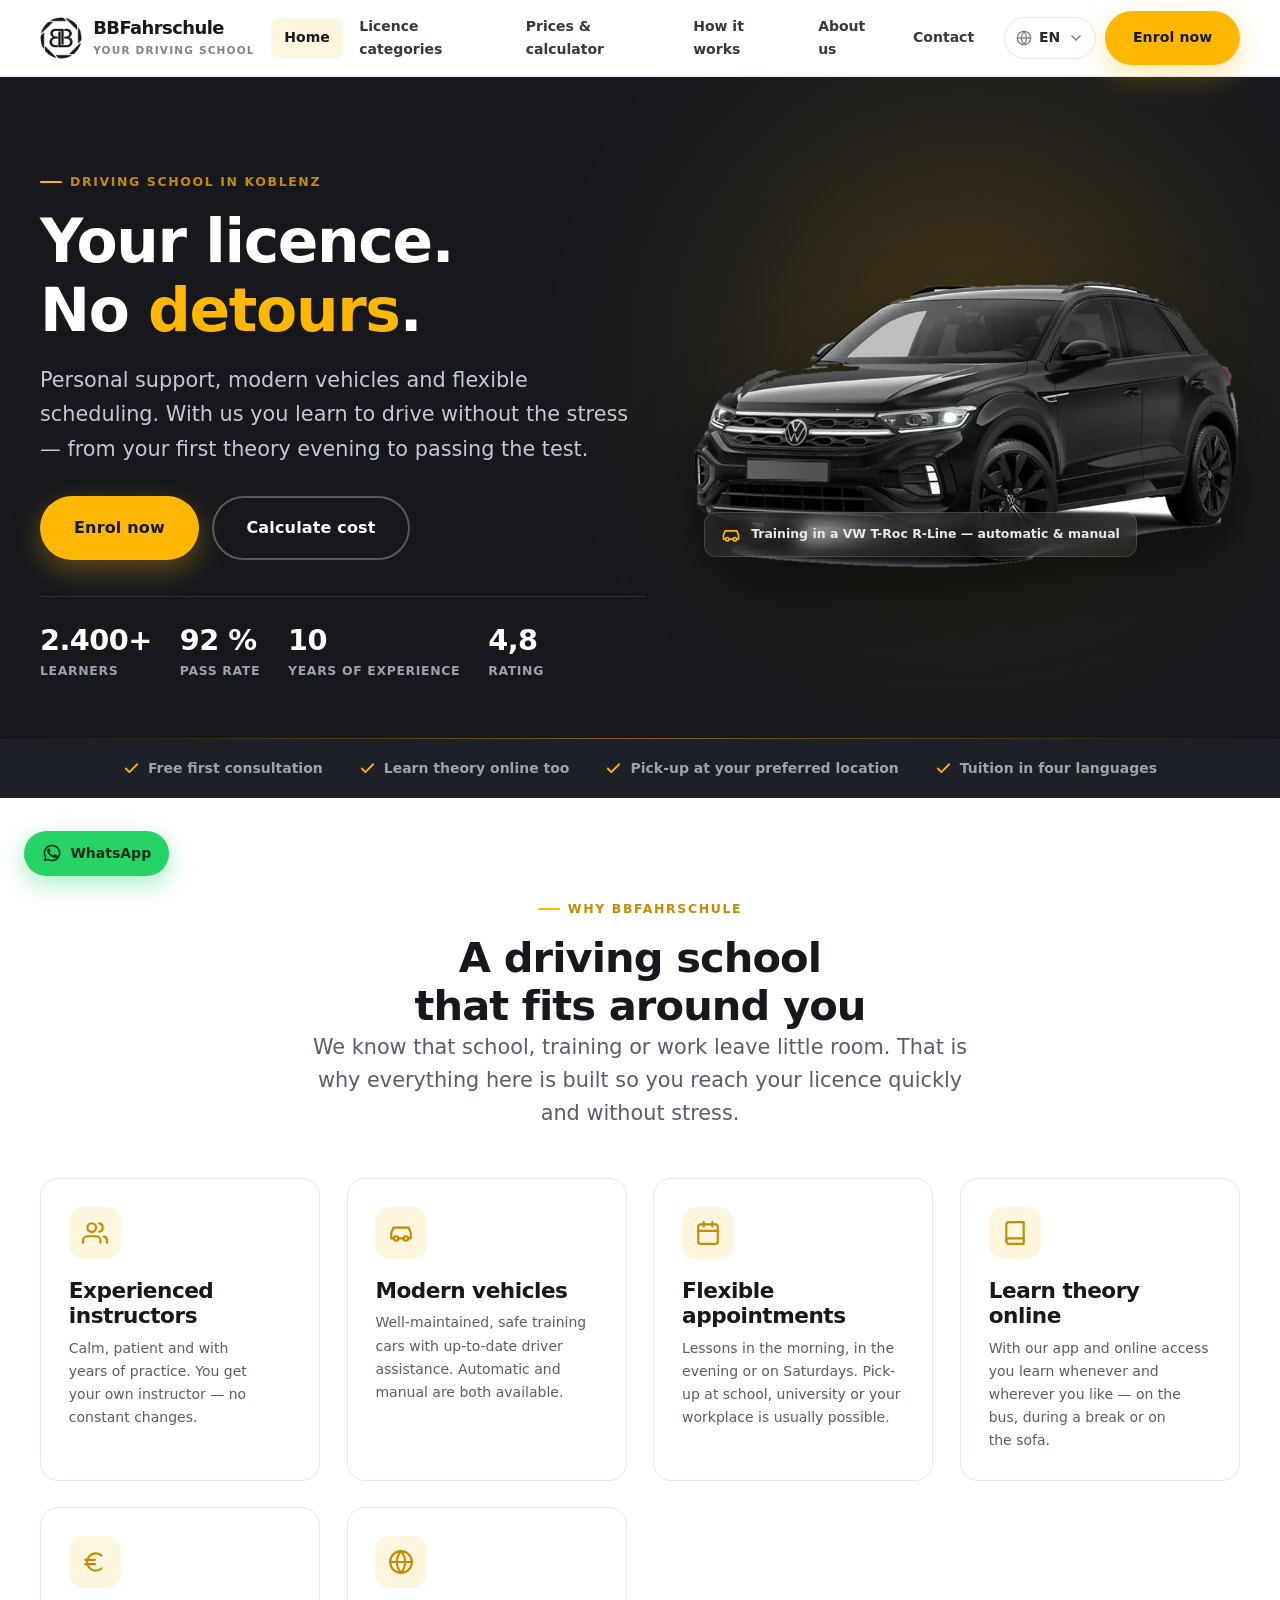
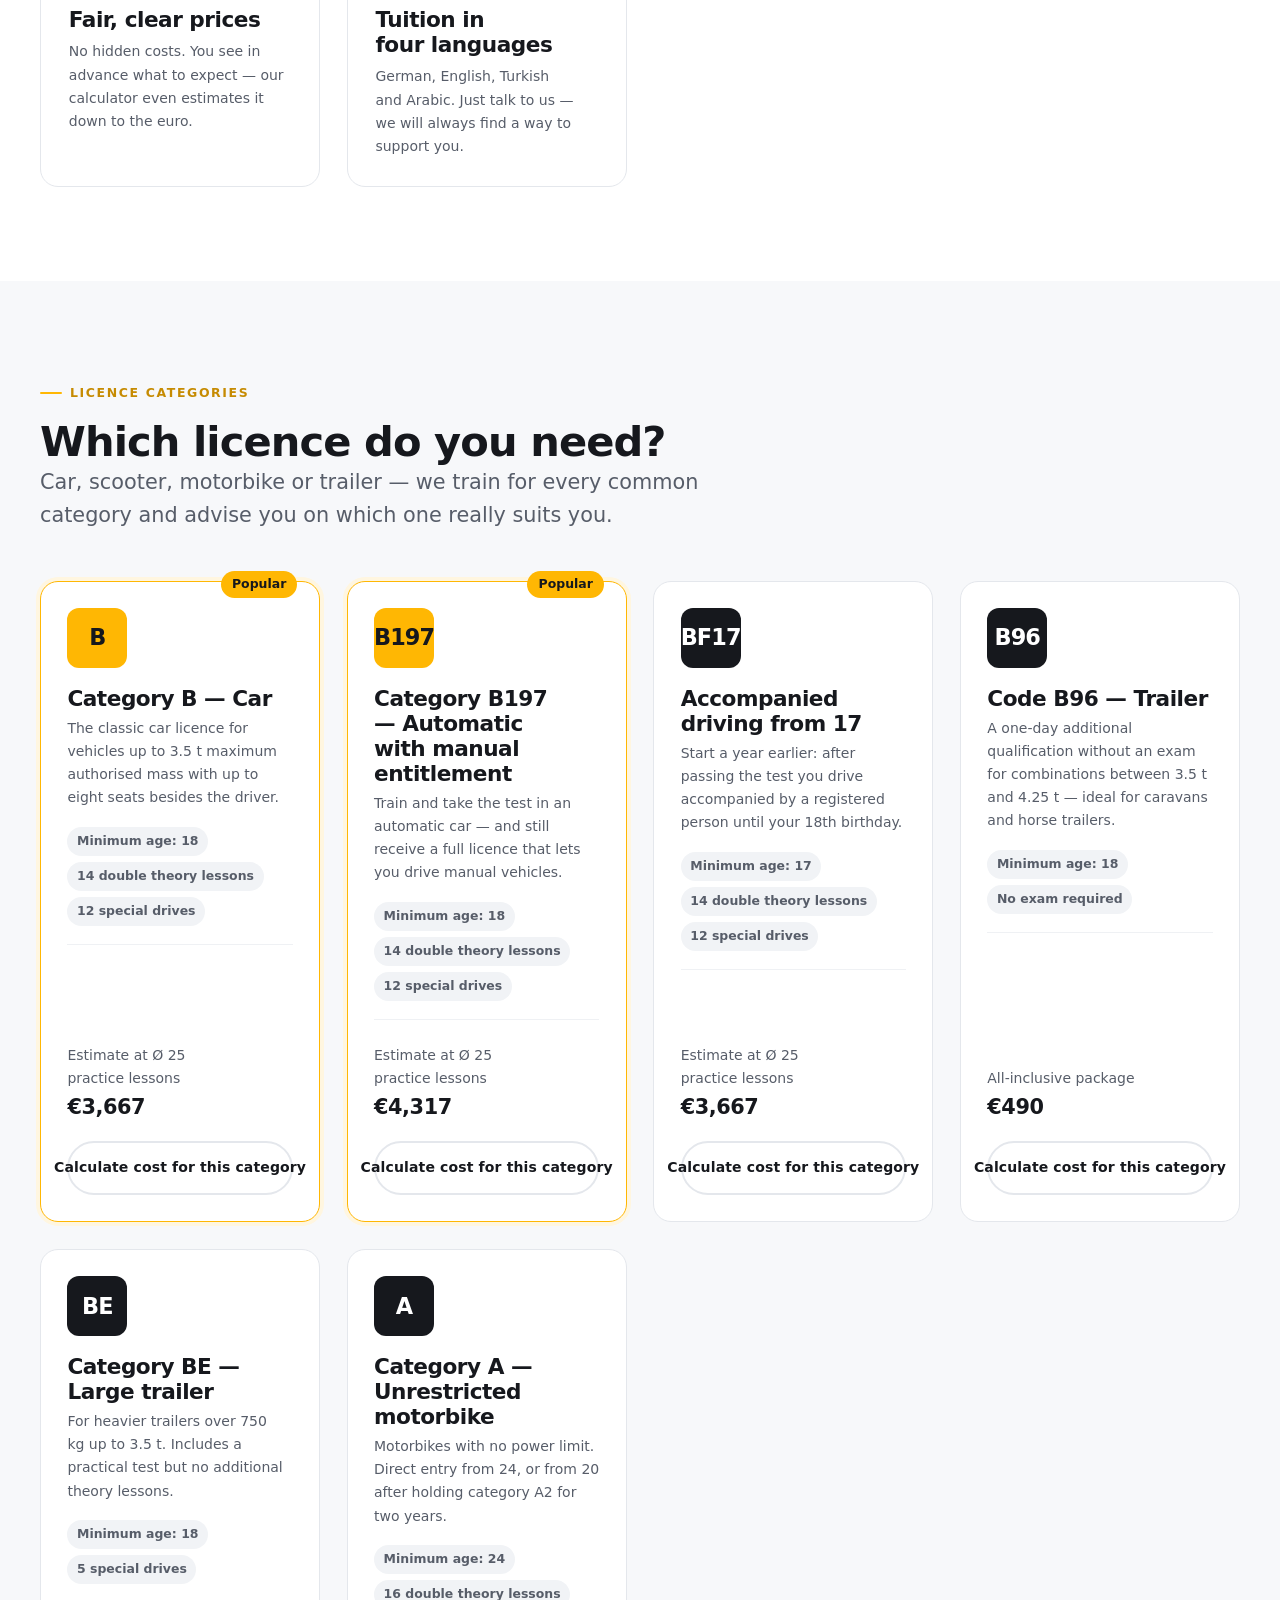
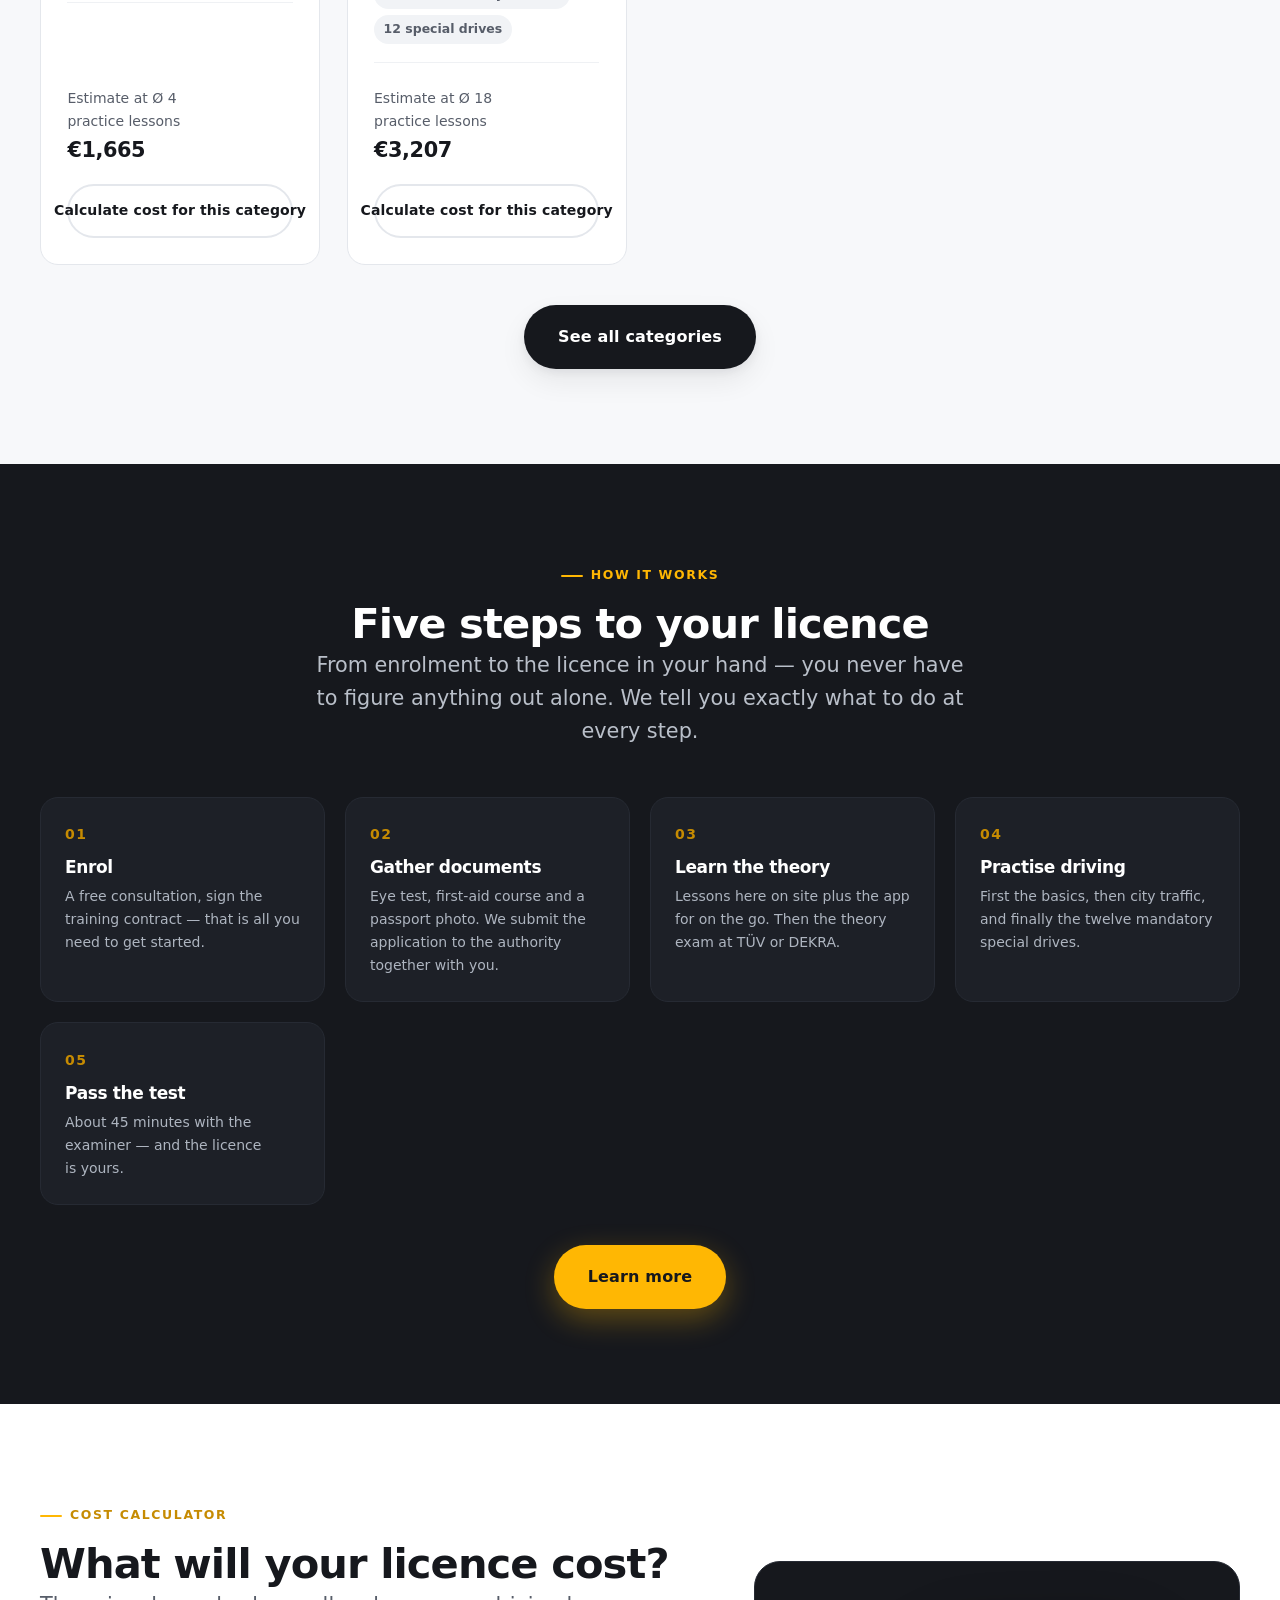
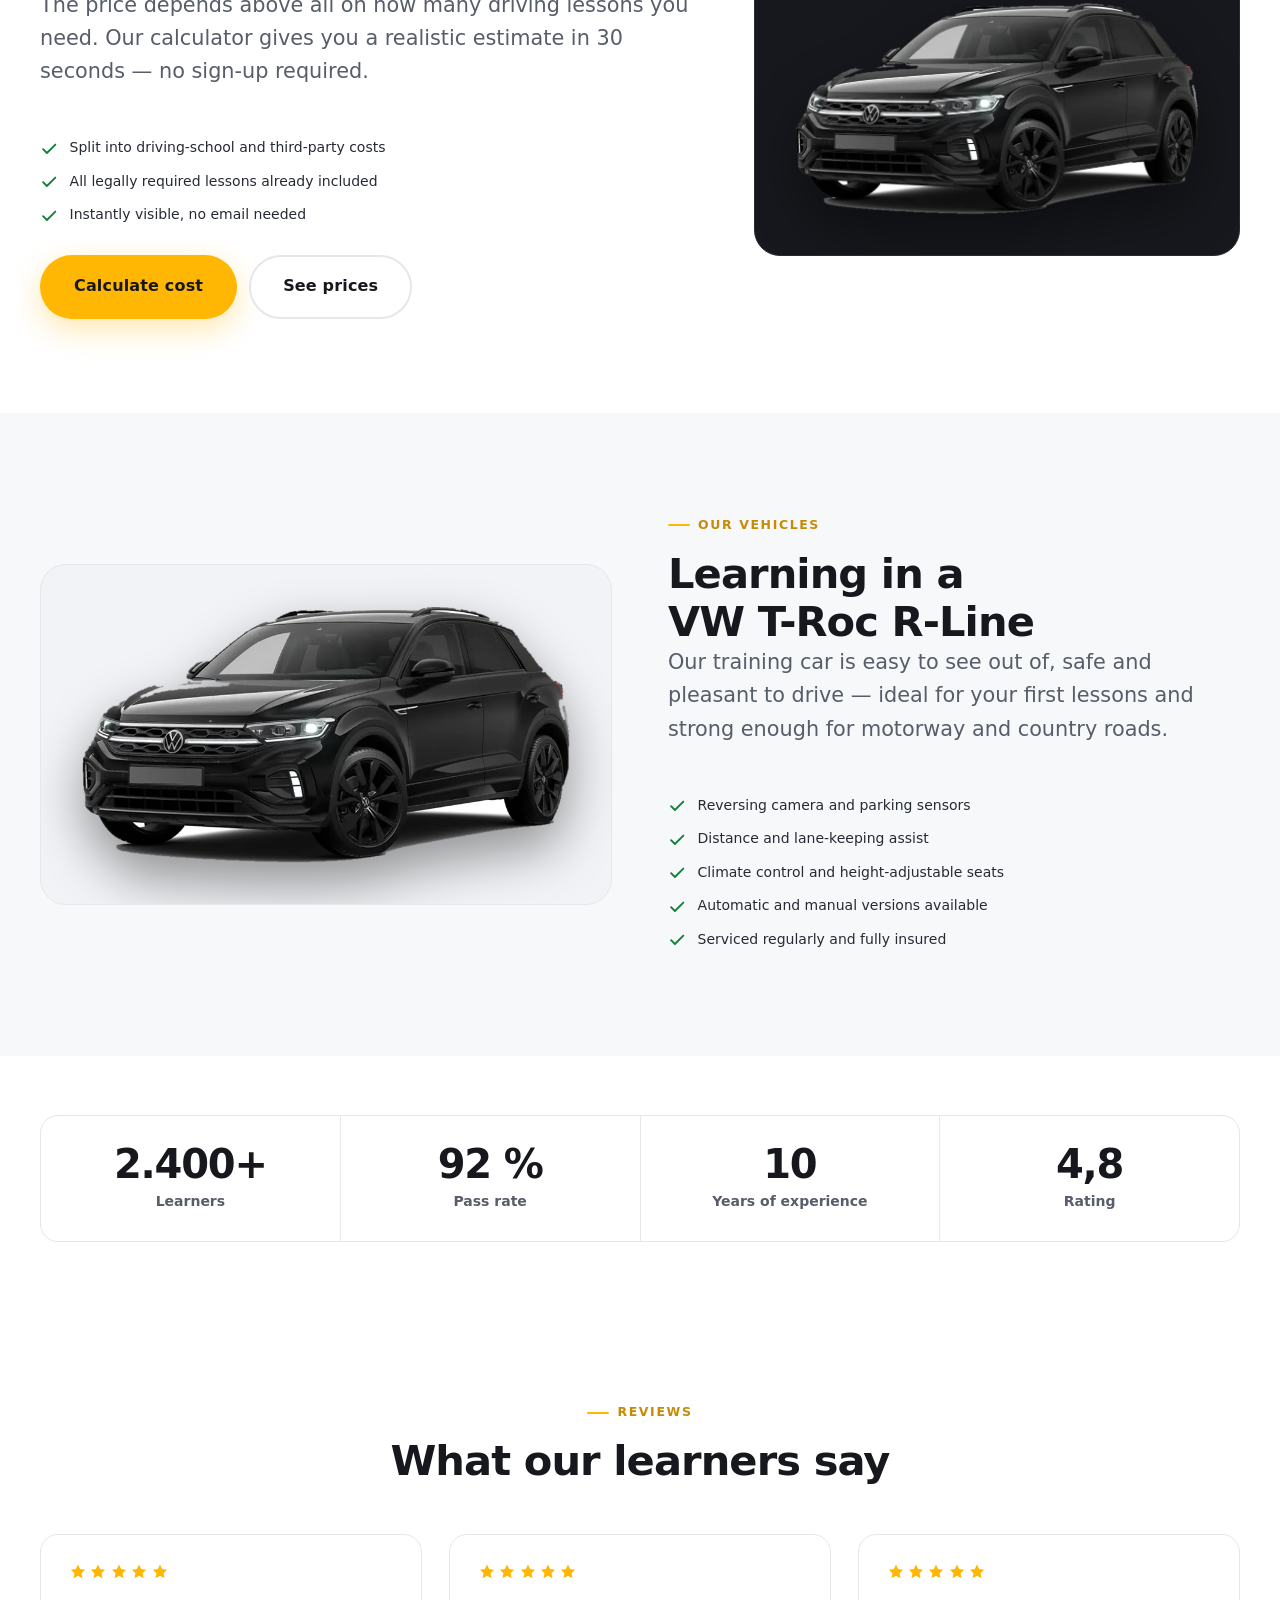
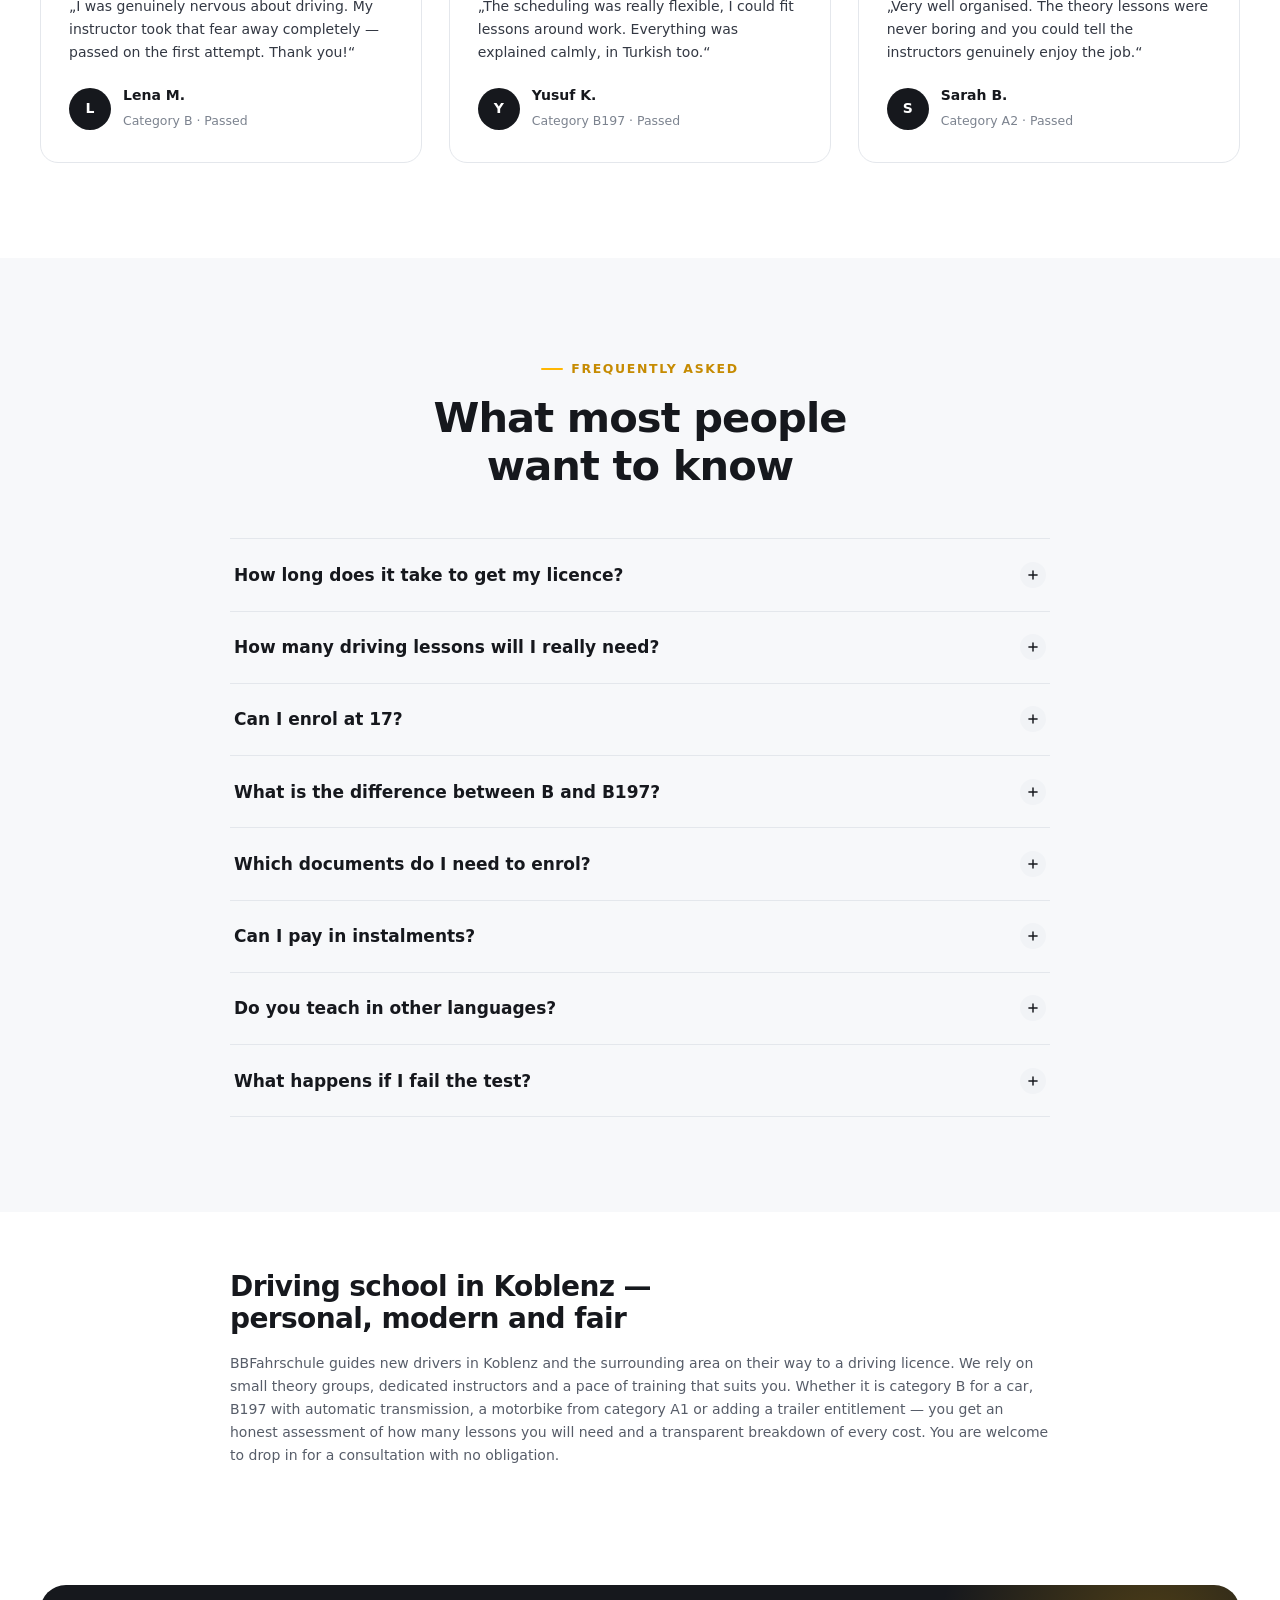
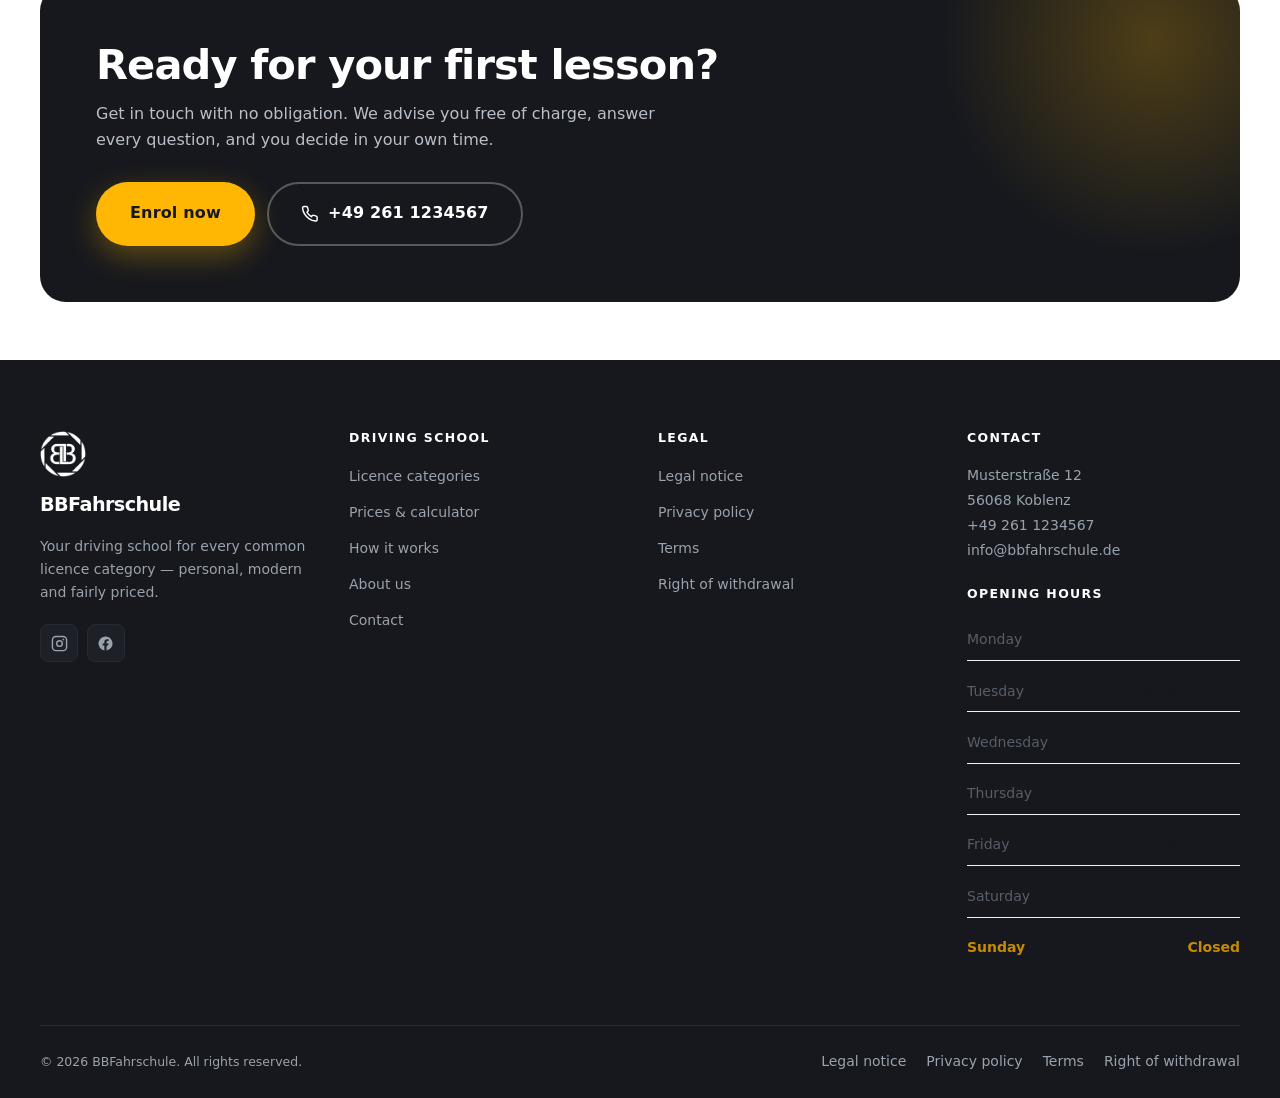
==== index.html @ 9accef19 "Website für BBFahrschule (Koblenz) Statische, mehrsprachige Website für eine Fahrschule — kein Build" ====
<!DOCTYPE html>
<html lang="de" dir="ltr" data-base="" data-title-key="home.metaTitle" data-desc-key="home.metaDesc">
<head>
  <meta charset="utf-8">
  <meta name="viewport" content="width=device-width, initial-scale=1, viewport-fit=cover">
  <title data-i18n="home.metaTitle">BBFahrschule</title>
  <meta name="description" content="">
  <meta name="theme-color" content="#16181D">
  <meta name="robots" content="index, follow">
  <link rel="canonical" href="index.html">
  <link rel="alternate" hreflang="de" href="index.html?lang=de">
  <link rel="alternate" hreflang="en" href="index.html?lang=en">
  <link rel="alternate" hreflang="tr" href="index.html?lang=tr">
  <link rel="alternate" hreflang="ar" href="index.html?lang=ar">
  <link rel="alternate" hreflang="x-default" href="index.html">
  <link rel="icon" href="assets/img/favicon-32.png" sizes="32x32">
  <link rel="icon" href="assets/img/favicon-192.png" sizes="192x192">
  <link rel="apple-touch-icon" href="assets/img/favicon-180.png">
  <meta property="og:type" content="website">
  <meta property="og:site_name" content="BBFahrschule">
  <meta property="og:title" content="BBFahrschule">
  <meta property="og:image" content="assets/img/favicon-512.png">
  <meta name="twitter:card" content="summary">
  <link rel="stylesheet" href="assets/css/main.css">
</head>
<body>
  <a class="skip-link" href="#main" data-i18n="a11y.skip">Zum Inhalt springen</a>

  <header class="header">
    <div class="wrap header__bar">
      <a class="brand" href="index.html">
        <img src="assets/img/logo-mark-dark.png" alt="" data-i18n-attr="alt:a11y.logo" width="42" height="42">
        <span>
          <span class="brand__name">BBFahrschule</span>
          <span class="brand__sub" data-i18n="brand.tagline"></span>
        </span>
      </a>

      <nav class="nav" aria-label="Hauptnavigation">
        <a href="index.html" data-i18n="nav.home"></a>
        <a href="fuehrerscheinklassen.html" data-i18n="nav.classes"></a>
        <a href="preise.html" data-i18n="nav.prices"></a>
        <a href="ablauf.html" data-i18n="nav.process"></a>
        <a href="ueber-uns.html" data-i18n="nav.about"></a>
        <a href="kontakt.html" data-i18n="nav.contact"></a>
      </nav>

      <div class="header__actions">
        <div class="lang">
          <button class="lang__btn" type="button" aria-haspopup="listbox" aria-expanded="false">
            <svg viewBox="0 0 24 24" fill="none" stroke="currentColor" stroke-width="2" stroke-linecap="round" stroke-linejoin="round"><circle cx="12" cy="12" r="10"/><path d="M2 12h20M12 2a15 15 0 0 1 0 20 15 15 0 0 1 0-20z"/></svg>
            <span data-lang-label>DE</span>
            <svg viewBox="0 0 24 24" fill="none" stroke="currentColor" stroke-width="2.5" stroke-linecap="round" stroke-linejoin="round"><polyline points="6 9 12 15 18 9"/></svg>
          </button>
          <div class="lang__menu" role="listbox" data-open="false"></div>
        </div>
        <a class="btn btn--primary" href="kontakt.html" data-i18n="cta.register"></a>
        <button class="burger" type="button" aria-expanded="false" aria-controls="mobilenav"
                data-i18n-attr="aria-label:nav.menu"><svg viewBox="0 0 24 24" fill="none" stroke="currentColor" stroke-width="2.2" stroke-linecap="round"><path d="M3 6h18M3 12h18M3 18h18"/></svg></button>
      </div>
    </div>
  </header>

  <div class="mobilenav" id="mobilenav" data-open="false">
      <a href="index.html"><span data-i18n="nav.home"></span><svg viewBox="0 0 24 24" fill="none" stroke="currentColor" stroke-width="2.5" stroke-linecap="round" stroke-linejoin="round"><polyline points="6 9 12 15 18 9"/></svg></a>
      <a href="fuehrerscheinklassen.html"><span data-i18n="nav.classes"></span><svg viewBox="0 0 24 24" fill="none" stroke="currentColor" stroke-width="2.5" stroke-linecap="round" stroke-linejoin="round"><polyline points="6 9 12 15 18 9"/></svg></a>
      <a href="preise.html"><span data-i18n="nav.prices"></span><svg viewBox="0 0 24 24" fill="none" stroke="currentColor" stroke-width="2.5" stroke-linecap="round" stroke-linejoin="round"><polyline points="6 9 12 15 18 9"/></svg></a>
      <a href="ablauf.html"><span data-i18n="nav.process"></span><svg viewBox="0 0 24 24" fill="none" stroke="currentColor" stroke-width="2.5" stroke-linecap="round" stroke-linejoin="round"><polyline points="6 9 12 15 18 9"/></svg></a>
      <a href="ueber-uns.html"><span data-i18n="nav.about"></span><svg viewBox="0 0 24 24" fill="none" stroke="currentColor" stroke-width="2.5" stroke-linecap="round" stroke-linejoin="round"><polyline points="6 9 12 15 18 9"/></svg></a>
      <a href="kontakt.html"><span data-i18n="nav.contact"></span><svg viewBox="0 0 24 24" fill="none" stroke="currentColor" stroke-width="2.5" stroke-linecap="round" stroke-linejoin="round"><polyline points="6 9 12 15 18 9"/></svg></a>
      <a class="btn btn--primary btn--lg btn--block" href="kontakt.html" data-i18n="cta.register"></a>
      <div class="mobilenav__legal">
        <a href="impressum.html" data-i18n="nav.impressum"></a>
        <a href="datenschutz.html" data-i18n="nav.privacy"></a>
        <a href="agb.html" data-i18n="nav.terms"></a>
        <a href="widerruf.html" data-i18n="nav.withdrawal"></a>
      </div>
  </div>
  <main id="main">
    <section class="hero">
      <div class="wrap hero__inner">
        <div>
          <span class="eyebrow" data-i18n="home.heroEyebrow"></span>
          <h1 data-i18n-html="home.heroTitle"></h1>
          <p class="hero__lead" data-i18n="home.heroLead"></p>
          <div class="hero__cta">
            <a class="btn btn--primary btn--lg" href="kontakt.html" data-i18n="cta.register"></a>
            <a class="btn btn--on-ink btn--lg" href="preise.html#rechner" data-i18n="cta.calc"></a>
          </div>
          <div class="hero__trust">
            <div><b data-bb="stats.students"></b><span data-i18n="home.trust.students"></span></div>
            <div><b data-bb="stats.passRate"></b><span data-i18n="home.trust.pass"></span></div>
            <div><b data-bb="stats.years"></b><span data-i18n="home.trust.years"></span></div>
            <div><b data-bb="stats.rating"></b><span data-i18n="home.trust.rating"></span></div>
          </div>
        </div>
        <div class="hero__media">
          <picture><source srcset="assets/img/car.webp" type="image/webp"><img class="hero__car" src="assets/img/car.png" alt="" data-i18n-attr="alt:a11y.car" width="816" height="431" fetchpriority="high"></picture>
          <div class="hero__plate"><svg viewBox="0 0 24 24" fill="none" stroke="currentColor" stroke-width="2" stroke-linecap="round" stroke-linejoin="round"><path d="M5 17H3v-5l2-5h14l2 5v5h-2"/><circle cx="7.5" cy="17" r="2"/><circle cx="16.5" cy="17" r="2"/><path d="M9.5 17h5"/></svg><span data-i18n="home.heroPlate"></span></div>
        </div>
      </div>
    </section>

    <div class="trustbar">
      <div class="wrap">
        <ul data-render="ticks" data-key="home.barItems" class="trustbar__list"></ul>
      </div>
    </div>

    <section class="section">
      <div class="wrap">
      <div class="sect-head sect-head--center reveal">
        <span class="eyebrow" data-i18n="home.uspEyebrow"></span>
        <h2 data-i18n="home.uspTitle"></h2>
        <p class="lead" data-i18n="home.uspLead"></p>
      </div>

        <div class="grid g-3" data-render="cards" data-key="home.usp"
             data-icons="users,car,cal,book,euro,globe"></div>
      </div>
    </section>

    <section class="section section--paper">
      <div class="wrap">
      <div class="sect-head reveal">
        <span class="eyebrow" data-i18n="home.classesEyebrow"></span>
        <h2 data-i18n="home.classesTitle"></h2>
        <p class="lead" data-i18n="home.classesLead"></p>
      </div>

        <div class="grid g-3" data-classes-grid></div>
        <div class="cluster" style="margin-block-start:2.5rem;justify-content:center">
          <a class="btn btn--dark btn--lg" href="fuehrerscheinklassen.html" data-i18n="cta.allClasses"></a>
        </div>
      </div>
    </section>

    <section class="section section--ink">
      <div class="wrap">
      <div class="sect-head sect-head--center reveal">
        <span class="eyebrow" data-i18n="home.stepsEyebrow"></span>
        <h2 data-i18n="home.stepsTitle"></h2>
        <p class="lead" data-i18n="home.stepsLead"></p>
      </div>

        <div class="steps" data-render="steps" data-key="home.steps"></div>
        <div class="cluster" style="margin-block-start:2.5rem;justify-content:center">
          <a class="btn btn--primary btn--lg" href="ablauf.html" data-i18n="cta.more"></a>
        </div>
      </div>
    </section>

    <section class="section">
      <div class="wrap split split--wide">
        <div>
      <div class="sect-head reveal">
        <span class="eyebrow" data-i18n="home.calcEyebrow"></span>
        <h2 data-i18n="home.calcTitle"></h2>
        <p class="lead" data-i18n="home.calcLead"></p>
      </div>

          <ul class="ticklist" data-render="ticks" data-key="home.calcBullets"></ul>
          <div class="cluster" style="margin-block-start:1.75rem">
            <a class="btn btn--primary btn--lg" href="preise.html#rechner" data-i18n="cta.calc"></a>
            <a class="btn btn--ghost btn--lg" href="preise.html" data-i18n="cta.toPrices"></a>
          </div>
        </div>
        <div class="split__media split__media--ink">
          <picture><source srcset="assets/img/car.webp" type="image/webp"><img class="" src="assets/img/car.png" alt="" data-i18n-attr="alt:a11y.car" width="816" height="431" loading="lazy"></picture>
        </div>
      </div>
    </section>

    <section class="section section--paper">
      <div class="wrap split">
        <div class="split__media">
          <picture><source srcset="assets/img/car.webp" type="image/webp"><img class="" src="assets/img/car.png" alt="" data-i18n-attr="alt:a11y.car" width="816" height="431" loading="lazy"></picture>
        </div>
        <div>
      <div class="sect-head reveal">
        <span class="eyebrow" data-i18n="home.fleetEyebrow"></span>
        <h2 data-i18n="home.fleetTitle"></h2>
        <p class="lead" data-i18n="home.fleetLead"></p>
      </div>

          <ul class="ticklist" data-render="ticks" data-key="home.fleetList"></ul>
        </div>
      </div>
    </section>

    <section class="section--tight">
      <div class="wrap">
        <div class="statband reveal">
          <div><b data-bb="stats.students"></b><span data-i18n="home.trust.students"></span></div>
          <div><b data-bb="stats.passRate"></b><span data-i18n="home.trust.pass"></span></div>
          <div><b data-bb="stats.years"></b><span data-i18n="home.trust.years"></span></div>
          <div><b data-bb="stats.rating"></b><span data-i18n="home.trust.rating"></span></div>
        </div>
      </div>
    </section>

    <section class="section">
      <div class="wrap">
      <div class="sect-head sect-head--center reveal">
        <span class="eyebrow" data-i18n="home.reviewsEyebrow"></span>
        <h2 data-i18n="home.reviewsTitle"></h2>
      </div>

        <div class="grid g-3" data-render="reviews" data-key="home.reviews"></div>
      </div>
    </section>

    <section class="section section--paper">
      <div class="wrap-narrow">
      <div class="sect-head sect-head--center reveal">
        <span class="eyebrow" data-i18n="home.faqEyebrow"></span>
        <h2 data-i18n="home.faqTitle"></h2>
      </div>

        <div class="faq" data-render="faq" data-key="home.faq" data-id-prefix="faq"></div>
      </div>
    </section>

    <section class="section--tight">
      <div class="wrap-narrow">
        <h2 style="font-size:var(--fs-h3);margin-block-end:1rem" data-i18n="home.seoIntroTitle"></h2>
        <p class="muted small" data-i18n="home.seoIntro"></p>
      </div>
    </section>

    <section class="section section--tight">
      <div class="wrap">
        <div class="ctaband reveal">
          <h2 data-i18n="home.ctaTitle"></h2>
          <p data-i18n="home.ctaLead"></p>
          <div class="cluster">
            <a class="btn btn--primary btn--lg" href="kontakt.html" data-i18n="cta.register"></a>
            <a class="btn btn--on-ink btn--lg" data-bb-href-tel="business.phone" href="#">
              <svg viewBox="0 0 24 24" fill="none" stroke="currentColor" stroke-width="2" stroke-linecap="round" stroke-linejoin="round"><path d="M22 16.9v3a2 2 0 0 1-2.2 2 19.8 19.8 0 0 1-8.6-3.1 19.5 19.5 0 0 1-6-6A19.8 19.8 0 0 1 2.1 4.2 2 2 0 0 1 4.1 2h3a2 2 0 0 1 2 1.7c.1 1 .4 2 .7 2.9a2 2 0 0 1-.5 2.1L8.1 9.9a16 16 0 0 0 6 6l1.2-1.2a2 2 0 0 1 2.1-.5c.9.3 1.9.6 2.9.7a2 2 0 0 1 1.7 2z"/></svg> <span data-bb="business.phone"></span></a>
          </div>
        </div>
      </div>
    </section>

  </main>
  <footer class="footer">
    <div class="wrap">
      <div class="footer__grid">
        <div class="footer__brand">
          <img src="assets/img/logo-mark-white.png" alt="" data-i18n-attr="alt:a11y.logo" width="46" height="46">
          <span class="brand__name">BBFahrschule</span>
          <p data-i18n="footer.about"></p>
          <div class="social">
            <a data-social="instagram" href="#" target="_blank" rel="noopener noreferrer" aria-label="Instagram"><svg viewBox="0 0 24 24" fill="none" stroke="currentColor" stroke-width="2"><rect x="2" y="2" width="20" height="20" rx="5"/><circle cx="12" cy="12" r="4"/><circle cx="17.5" cy="6.5" r="1.2" fill="currentColor" stroke="none"/></svg></a>
            <a data-social="facebook" href="#" target="_blank" rel="noopener noreferrer" aria-label="Facebook"><svg viewBox="0 0 24 24" fill="currentColor"><path d="M22 12a10 10 0 1 0-11.6 9.9v-7H7.9V12h2.5V9.8c0-2.5 1.5-3.9 3.8-3.9 1.1 0 2.2.2 2.2.2v2.5h-1.3c-1.2 0-1.6.8-1.6 1.6V12h2.8l-.4 2.9h-2.4v7A10 10 0 0 0 22 12z"/></svg></a>
            <a data-social="tiktok" href="#" target="_blank" rel="noopener noreferrer" aria-label="TikTok"><svg viewBox="0 0 24 24" fill="currentColor"><path d="M16.6 5.8a4.8 4.8 0 0 1-1.1-3.1h-3.2v12.9a2.5 2.5 0 1 1-1.8-2.4V9.8a5.8 5.8 0 1 0 5 5.7V9.3a8 8 0 0 0 4.6 1.5V7.6a4.8 4.8 0 0 1-3.5-1.8z"/></svg></a>
            <a data-social="youtube" href="#" target="_blank" rel="noopener noreferrer" aria-label="YouTube"><svg viewBox="0 0 24 24" fill="currentColor"><path d="M23 12s0-3.2-.4-4.7a2.5 2.5 0 0 0-1.7-1.8C19.3 5 12 5 12 5s-7.3 0-8.9.5a2.5 2.5 0 0 0-1.7 1.8C1 8.8 1 12 1 12s0 3.2.4 4.7a2.5 2.5 0 0 0 1.7 1.8C4.7 19 12 19 12 19s7.3 0 8.9-.5a2.5 2.5 0 0 0 1.7-1.8C23 15.2 23 12 23 12zM9.8 15.3V8.7l6 3.3z"/></svg></a>
          </div>
        </div>

        <nav aria-labelledby="f-nav">
          <h5 id="f-nav" data-i18n="footer.navTitle"></h5>
          <ul>
          <li><a href="fuehrerscheinklassen.html" data-i18n="nav.classes"></a></li>
          <li><a href="preise.html" data-i18n="nav.prices"></a></li>
          <li><a href="ablauf.html" data-i18n="nav.process"></a></li>
          <li><a href="ueber-uns.html" data-i18n="nav.about"></a></li>
          <li><a href="kontakt.html" data-i18n="nav.contact"></a></li>
          </ul>
        </nav>

        <nav aria-labelledby="f-legal">
          <h5 id="f-legal" data-i18n="footer.legalTitle"></h5>
          <ul>
          <li><a href="impressum.html" data-i18n="nav.impressum"></a></li>
          <li><a href="datenschutz.html" data-i18n="nav.privacy"></a></li>
          <li><a href="agb.html" data-i18n="nav.terms"></a></li>
          <li><a href="widerruf.html" data-i18n="nav.withdrawal"></a></li>
          </ul>
        </nav>

        <div>
          <h5 data-i18n="footer.contactTitle"></h5>
          <address>
            <span data-bb="business.street"></span><br>
            <span data-bb="business.zip"></span> <span data-bb="business.city"></span><br>
            <a data-bb-href-tel="business.phone" href="#"><span data-bb="business.phone"></span></a><br>
            <a data-bb-href-mailto="business.email" href="#"><span data-bb="business.email"></span></a>
          </address>
          <h5 style="margin-block-start:1.5rem" data-i18n="hours.title"></h5>
          <ul class="hours" data-hours style="color:#9AA2AE"></ul>
        </div>
      </div>

      <div class="footer__bar">
        <p>&copy; <span data-year></span> BBFahrschule. <span data-i18n="footer.rights"></span></p>
        <nav aria-label="Rechtliches">
          <a href="impressum.html" data-i18n="nav.impressum"></a>
          <a href="datenschutz.html" data-i18n="nav.privacy"></a>
          <a href="agb.html" data-i18n="nav.terms"></a>
          <a href="widerruf.html" data-i18n="nav.withdrawal"></a>
        </nav>
      </div>
    </div>
  </footer>

  <button class="totop" type="button" data-i18n-attr="aria-label:a11y.toTop"><svg viewBox="0 0 24 24" fill="none" stroke="currentColor" stroke-width="2.5" stroke-linecap="round" stroke-linejoin="round"><path d="M12 19V5M5 12l7-7 7 7"/></svg></button>
  <a class="wa" data-wa href="#" target="_blank" rel="noopener noreferrer"><svg viewBox="0 0 24 24" fill="currentColor"><path d="M17.5 14.4c-.3-.2-1.7-.9-2-1-.3-.1-.5-.2-.7.1s-.7 1-.9 1.2c-.2.2-.3.2-.6.1a8 8 0 0 1-2.4-1.5 9 9 0 0 1-1.6-2c-.2-.3 0-.5.1-.6l.5-.5.3-.5v-.5l-.9-2.2c-.2-.6-.5-.5-.7-.5h-.6c-.2 0-.5.1-.8.4-.3.3-1 1-1 2.5s1.1 2.9 1.2 3.1c.2.2 2.2 3.3 5.3 4.6l1.7.6c.7.2 1.4.2 1.9.1.6-.1 1.7-.7 2-1.4.2-.7.2-1.3.2-1.4l-.5-.3zM12 2a10 10 0 0 0-8.6 15L2 22l5.1-1.3A10 10 0 1 0 12 2zm0 18.2c-1.5 0-3-.4-4.3-1.2l-.3-.2-3 .8.8-3-.2-.3A8.2 8.2 0 1 1 12 20.2z"/></svg><span>WhatsApp</span></a>

  <div class="cookie" data-open="false" role="dialog" aria-live="polite">
    <h4 data-i18n="cookie.title"></h4>
    <p data-i18n="cookie.text"></p>
    <div class="cookie__btns">
      <button class="btn btn--primary" type="button" data-consent="all" data-i18n="cookie.accept"></button>
      <button class="btn btn--ghost" type="button" data-consent="essential" data-i18n="cookie.decline"></button>
    </div>
  </div>

  <script src="assets/js/config.js"></script>
  <script src="assets/js/i18n.js"></script>
  <script src="assets/js/app.js"></script>
</body>
</html>
---- assets/css/main.css ----
/* ============================================================================
   BBFahrschule — main.css
   Aufbau: 1 Tokens · 2 Reset · 3 Layout · 4 Typografie · 5 Komponenten
           6 Header/Nav · 7 Hero · 8 Sektionen · 9 Rechner · 10 Formulare
           11 Footer · 12 Recht/Legal · 13 RTL · 14 Print · 15 Motion
   Durchgängig logische Eigenschaften (margin-inline, inset-inline …),
   damit die arabische RTL-Ansicht ohne zweites Stylesheet spiegelt.
   ========================================================================== */

/* ------------------------------------------------------------ 1 · TOKENS */
:root{
  /* Markenfarben — abgeleitet aus dem Logo (weiß auf Anthrazit) */
  --ink-900:#16181D; --ink-800:#1D2027; --ink-700:#262A33; --ink-600:#333843;
  --ink-500:#575D69; --ink-400:#7C838F; --ink-300:#A8AEB8;
  --line:#E4E7EC; --line-2:#EFF1F4;
  --paper:#FFFFFF; --paper-2:#F7F8FA; --paper-3:#F1F3F6;

  --accent:#FFB703; --accent-600:#E5A203; --accent-700:#C68B02;
  --accent-soft:#FFF6E0; --accent-line:#FFE29A;
  --on-accent:#16181D;

  --ok:#15803D; --ok-soft:#E8F6ED;
  --info:#1D6FD1; --info-soft:#E9F2FD;
  --warn:#B45309; --warn-soft:#FDF3E3;

  /* Typografie */
  --font: system-ui, -apple-system, "Segoe UI", Roboto, "Helvetica Neue",
          Arial, "Noto Sans", "Noto Sans Arabic", sans-serif;
  --fs-xs:.78rem; --fs-sm:.875rem; --fs-base:1rem; --fs-md:1.0625rem;
  --fs-lg:clamp(1.125rem,.98rem + .6vw,1.3rem);
  --fs-h4:clamp(1.15rem,1.02rem + .5vw,1.35rem);
  --fs-h3:clamp(1.35rem,1.15rem + .9vw,1.75rem);
  --fs-h2:clamp(1.7rem,1.33rem + 1.6vw,2.6rem);
  --fs-h1:clamp(2.1rem,1.5rem + 2.8vw,3.9rem);

  /* Raster & Form */
  --wrap:1200px; --wrap-narrow:820px;
  --gap:clamp(1rem,.7rem + 1.2vw,1.75rem);
  --sect:clamp(3.5rem,2.4rem + 4.4vw,6.5rem);
  --r-sm:8px; --r:12px; --r-lg:18px; --r-xl:26px; --r-pill:999px;

  --sh-1:0 1px 2px rgba(22,24,29,.06), 0 1px 3px rgba(22,24,29,.05);
  --sh-2:0 4px 10px rgba(22,24,29,.06), 0 12px 28px rgba(22,24,29,.07);
  --sh-3:0 10px 24px rgba(22,24,29,.09), 0 28px 60px rgba(22,24,29,.11);
  --sh-accent:0 10px 30px rgba(255,183,3,.32);

  --ease:cubic-bezier(.22,.7,.3,1);
  --header-h:76px;
}

/* ------------------------------------------------------------- 2 · RESET */
*,*::before,*::after{box-sizing:border-box}
*{margin:0}
/* muss nach den Komponenten greifen: display:flex würde [hidden] sonst aushebeln */
[hidden]{display:none!important}
html{-webkit-text-size-adjust:100%; scroll-behavior:smooth; scroll-padding-top:calc(var(--header-h) + 16px)}
body{
  font-family:var(--font); font-size:var(--fs-base); line-height:1.65;
  color:var(--ink-700); background:var(--paper);
  -webkit-font-smoothing:antialiased; text-rendering:optimizeLegibility;
  overflow-x:hidden;
}
img,svg,video{display:block; max-width:100%; height:auto}
button,input,select,textarea{font:inherit; color:inherit}
button{background:none; border:0; cursor:pointer}
a{color:inherit; text-decoration:none}
ul,ol{padding:0; list-style:none}
table{border-collapse:collapse; width:100%}
:focus-visible{outline:3px solid var(--accent); outline-offset:3px; border-radius:4px}
::selection{background:var(--accent); color:var(--on-accent)}

.skip-link{
  position:absolute; inset-inline-start:0; inset-block-start:-100px; z-index:2000;
  background:var(--ink-900); color:#fff; padding:.85rem 1.25rem;
  border-end-end-radius:var(--r); font-weight:600;
}
.skip-link:focus{inset-block-start:0}
.sr-only{
  position:absolute!important; width:1px; height:1px; padding:0; margin:-1px;
  overflow:hidden; clip:rect(0,0,0,0); white-space:nowrap; border:0;
}

/* ------------------------------------------------------------ 3 · LAYOUT */
.wrap{width:min(100% - 2.5rem, var(--wrap)); margin-inline:auto}
.wrap-narrow{width:min(100% - 2.5rem, var(--wrap-narrow)); margin-inline:auto}
@media (max-width:560px){ .wrap,.wrap-narrow{width:calc(100% - 2rem)} }
.section{padding-block:var(--sect)}
.section--tight{padding-block:calc(var(--sect) * .62)}
.section--paper{background:var(--paper-2)}
.section--ink{background:var(--ink-900); color:#fff}
.grid{display:grid; gap:var(--gap)}
.g-2{grid-template-columns:repeat(auto-fit,minmax(min(100%,300px),1fr))}
.g-3{grid-template-columns:repeat(auto-fit,minmax(min(100%,280px),1fr))}
.g-4{grid-template-columns:repeat(auto-fit,minmax(min(100%,235px),1fr))}
.stack>*+*{margin-block-start:1rem}
.cluster{display:flex; flex-wrap:wrap; gap:.75rem; align-items:center}

/* -------------------------------------------------------- 4 · TYPOGRAFIE */
h1,h2,h3,h4,h5{color:var(--ink-900); line-height:1.16; font-weight:800; letter-spacing:-.022em; text-wrap:balance}
h1{font-size:var(--fs-h1)} h2{font-size:var(--fs-h2)} h3{font-size:var(--fs-h3)} h4{font-size:var(--fs-h4)}
p{text-wrap:pretty}
.lead{font-size:var(--fs-lg); color:var(--ink-500); line-height:1.6}
.muted{color:var(--ink-500)}
.small{font-size:var(--fs-sm)}
.eyebrow{
  display:inline-flex; align-items:center; gap:.5rem;
  font-size:var(--fs-xs); font-weight:750; letter-spacing:.13em; text-transform:uppercase;
  color:var(--accent-700); margin-block-end:.9rem;
}
.eyebrow::before{content:""; inline-size:22px; block-size:2px; background:var(--accent); border-radius:2px}
.section--ink .eyebrow{color:var(--accent)}
.section--ink h1,.section--ink h2,.section--ink h3,.section--ink h4{color:#fff}
.section--ink .lead,.section--ink .muted{color:#B9BFC9}
.sect-head{max-width:65ch; margin-block-end:clamp(2rem,1.4rem + 2vw,3.25rem)}
.sect-head--center{margin-inline:auto; text-align:center}
.sect-head--center .eyebrow{justify-content:center}

/* ------------------------------------------------------- 5 · KOMPONENTEN */
.btn{
  display:inline-flex; align-items:center; justify-content:center; gap:.6rem;
  padding:.85rem 1.6rem; border-radius:var(--r-pill); font-weight:700;
  font-size:var(--fs-sm); letter-spacing:.01em; white-space:nowrap;
  transition:transform .18s var(--ease), box-shadow .18s var(--ease),
             background-color .18s var(--ease), color .18s var(--ease),
             border-color .18s var(--ease);
  border:2px solid transparent; cursor:pointer;
}
.btn:hover{transform:translateY(-2px)}
.btn:active{transform:translateY(0)}
.btn svg{inline-size:1.1em; block-size:1.1em; flex:none}
.btn--primary{background:var(--accent); color:var(--on-accent); box-shadow:var(--sh-accent)}
.btn--primary:hover{background:var(--accent-600); box-shadow:0 14px 36px rgba(255,183,3,.42)}
.btn--dark{background:var(--ink-900); color:#fff; box-shadow:var(--sh-2)}
.btn--dark:hover{background:var(--ink-700)}
.btn--ghost{border-color:var(--line); background:var(--paper); color:var(--ink-900)}
.btn--ghost:hover{border-color:var(--ink-900); background:var(--paper)}
.btn--on-ink{border-color:rgba(255,255,255,.28); color:#fff}
.btn--on-ink:hover{border-color:#fff; background:rgba(255,255,255,.08)}
.btn--lg{padding:1.05rem 2rem; font-size:var(--fs-base)}
.btn--block{inline-size:100%}

.card{
  background:var(--paper); border:1px solid var(--line); border-radius:var(--r-lg);
  padding:clamp(1.35rem,1.1rem + .8vw,1.9rem);
  transition:transform .22s var(--ease), box-shadow .22s var(--ease), border-color .22s var(--ease);
}
.card--hover:hover{transform:translateY(-5px); box-shadow:var(--sh-3); border-color:transparent}
.card__icon{
  inline-size:52px; block-size:52px; border-radius:15px; display:grid; place-items:center;
  background:var(--accent-soft); color:var(--accent-700); margin-block-end:1.15rem; flex:none;
}
.card__icon svg{inline-size:26px; block-size:26px}
.card h3{margin-block-end:.55rem; font-size:var(--fs-h4)}
.card p{color:var(--ink-500); font-size:var(--fs-sm)}

.badge{
  display:inline-flex; align-items:center; gap:.4rem; padding:.3rem .7rem;
  border-radius:var(--r-pill); font-size:var(--fs-xs); font-weight:700;
  background:var(--accent-soft); color:var(--accent-700); border:1px solid var(--accent-line);
}
.badge--ok{background:var(--ok-soft); color:var(--ok); border-color:#BFE5CD}
.badge--info{background:var(--info-soft); color:var(--info); border-color:#C7DFF8}
.badge--ink{background:rgba(255,255,255,.1); color:#fff; border-color:rgba(255,255,255,.2)}

.ticklist li{display:flex; gap:.7rem; align-items:flex-start; margin-block-end:.65rem; font-size:var(--fs-sm)}
.ticklist svg{inline-size:1.15rem; block-size:1.15rem; color:var(--ok); flex:none; margin-block-start:.2rem}
.section--ink .ticklist svg{color:var(--accent)}

/* ------------------------------------------------------ 6 · HEADER / NAV */
.header{
  position:sticky; inset-block-start:0; z-index:900; background:rgba(255,255,255,.88);
  backdrop-filter:saturate(180%) blur(14px); -webkit-backdrop-filter:saturate(180%) blur(14px);
  border-block-end:1px solid var(--line); transition:box-shadow .2s var(--ease);
}
.header--scrolled{box-shadow:var(--sh-2)}
.header__bar{display:flex; align-items:center; gap:1rem; block-size:var(--header-h)}
.brand{display:flex; align-items:center; gap:.7rem; margin-inline-end:auto; flex:none}
.brand img{inline-size:42px; block-size:42px; object-fit:contain}
.brand__name{font-weight:800; font-size:1.12rem; color:var(--ink-900); letter-spacing:-.03em; line-height:1.1}
.brand__sub{display:block; font-size:.66rem; font-weight:600; letter-spacing:.11em;
  text-transform:uppercase; color:var(--ink-400)}
@media (max-width:420px){ .brand__name{font-size:1rem} .brand img{inline-size:36px; block-size:36px} }

.nav{display:flex; align-items:center; gap:.15rem}
.nav a{
  padding:.55rem .85rem; border-radius:var(--r-sm); font-size:var(--fs-sm);
  font-weight:600; color:var(--ink-600); transition:color .15s, background-color .15s;
}
.nav a:hover{color:var(--ink-900); background:var(--paper-3)}
.nav a[aria-current="page"]{color:var(--ink-900); background:var(--accent-soft)}
.header__actions{display:flex; align-items:center; gap:.6rem; flex:none}
@media (max-width:1060px){ .nav,.header__actions .btn{display:none} }

.burger{
  display:none; inline-size:44px; block-size:44px; border-radius:var(--r-sm);
  border:1px solid var(--line); place-items:center; color:var(--ink-900);
}
.burger svg{inline-size:22px; block-size:22px}
@media (max-width:1060px){ .burger{display:grid} }

.mobilenav{
  position:fixed; inset:var(--header-h) 0 0 0; z-index:890; background:var(--paper);
  padding:1.5rem clamp(1rem,5vw,2rem) 2.5rem; overflow-y:auto;
  transform:translateY(-12px); opacity:0; visibility:hidden;
  transition:opacity .22s var(--ease), transform .22s var(--ease), visibility .22s;
}
.mobilenav[data-open="true"]{transform:none; opacity:1; visibility:visible}
.mobilenav a{
  display:flex; align-items:center; justify-content:space-between;
  padding:1rem .35rem; border-block-end:1px solid var(--line-2);
  font-size:1.1rem; font-weight:650; color:var(--ink-900);
}
.mobilenav a[aria-current="page"]{color:var(--accent-700)}
.mobilenav .btn{margin-block-start:1.5rem}
.mobilenav__legal{margin-block-start:2rem; display:flex; flex-wrap:wrap; gap:1rem}
.mobilenav__legal a{border:0; padding:0; font-size:var(--fs-sm); font-weight:600; color:var(--ink-500)}
body[data-navopen="true"]{overflow:hidden}

/* Sprachumschalter */
.lang{position:relative; flex:none}
.lang__btn{
  display:flex; align-items:center; gap:.45rem; padding:.5rem .7rem;
  border:1px solid var(--line); border-radius:var(--r-pill);
  font-size:var(--fs-sm); font-weight:700; color:var(--ink-700);
  transition:border-color .15s, background-color .15s;
}
.lang__btn:hover{border-color:var(--ink-300); background:var(--paper-2)}
.lang__btn svg{inline-size:16px; block-size:16px; color:var(--ink-400)}
.lang__flag{font-size:1.05rem; line-height:1}
.lang__menu{
  position:absolute; inset-block-start:calc(100% + .5rem); inset-inline-end:0; min-inline-size:190px;
  background:var(--paper); border:1px solid var(--line); border-radius:var(--r);
  box-shadow:var(--sh-3); padding:.4rem; z-index:1000;
  opacity:0; visibility:hidden; transform:translateY(-6px);
  transition:opacity .16s var(--ease), transform .16s var(--ease), visibility .16s;
}
.lang__menu[data-open="true"]{opacity:1; visibility:visible; transform:none}
.lang__menu button{
  display:flex; align-items:center; gap:.65rem; inline-size:100%; text-align:start;
  padding:.6rem .7rem; border-radius:var(--r-sm); font-size:var(--fs-sm); font-weight:600;
}
.lang__menu button:hover{background:var(--paper-3)}
.lang__menu button[aria-selected="true"]{background:var(--accent-soft); color:var(--accent-700); font-weight:750}
.lang__menu button .lang__flag{font-size:1.15rem}

/* --------------------------------------------------------------- 7 · HERO */
.hero{
  position:relative; background:var(--ink-900); color:#fff; overflow:hidden;
  padding-block:clamp(3rem,2rem + 5vw,5.5rem) clamp(2rem,1.4rem + 3vw,3.5rem);
}
.hero::before{
  content:""; position:absolute; inset-block-start:-25%; inset-inline-end:-10%;
  inline-size:min(72vw,880px); block-size:min(72vw,880px); border-radius:50%;
  background:radial-gradient(circle, rgba(255,183,3,.20) 0%, rgba(255,183,3,.05) 42%, transparent 68%);
  pointer-events:none;
}
.hero::after{
  content:""; position:absolute; inset-block-end:0; inset-inline:0; block-size:1px;
  background:linear-gradient(90deg, transparent, rgba(255,183,3,.45), transparent);
}
.hero__inner{position:relative; z-index:2; display:grid; gap:clamp(1.5rem,1rem + 3vw,3rem);
  grid-template-columns:1fr; align-items:center}
@media (min-width:940px){ .hero__inner{grid-template-columns:1.05fr .95fr} }
.hero h1{color:#fff; margin-block:0 1.1rem}
.hero h1 em{font-style:normal; color:var(--accent)}
.hero__lead{font-size:var(--fs-lg); color:#C3C9D3; max-width:52ch; margin-block-end:1.9rem}
.hero__cta{display:flex; flex-wrap:wrap; gap:.85rem; margin-block-end:2.25rem}
.hero__trust{display:flex; flex-wrap:wrap; gap:1.75rem; padding-block-start:1.75rem;
  border-block-start:1px solid rgba(255,255,255,.12)}
.hero__trust div{min-inline-size:76px}
.hero__trust b{display:block; font-size:clamp(1.35rem,1.1rem + 1vw,1.8rem);
  font-weight:800; color:#fff; line-height:1.1; letter-spacing:-.02em}
.hero__trust span{font-size:var(--fs-xs); color:#9AA2AE; font-weight:600;
  letter-spacing:.05em; text-transform:uppercase}

.hero__media{position:relative}
.hero__car{
  inline-size:100%; filter:drop-shadow(0 34px 34px rgba(0,0,0,.55));
  animation:roll-in 1s var(--ease) both;
}
@keyframes roll-in{from{opacity:0; transform:translateX(34px) scale(.97)} to{opacity:1; transform:none}}
.hero__plate{
  position:absolute; inset-block-end:4%; inset-inline-start:2%;
  background:rgba(255,255,255,.07); backdrop-filter:blur(10px);
  border:1px solid rgba(255,255,255,.14); border-radius:var(--r);
  padding:.7rem 1rem; display:flex; align-items:center; gap:.65rem;
  font-size:var(--fs-xs); font-weight:650; color:#E6E9EE;
}
.hero__plate svg{inline-size:20px; block-size:20px; color:var(--accent); flex:none}
@media (max-width:939px){ .hero__plate{position:static; margin-block-start:1rem; display:inline-flex} }

/* Logo-Leiste / Vertrauensband */
.trustbar{background:var(--ink-800); padding-block:1.1rem; color:#9AA2AE}
.trustbar ul{display:flex; flex-wrap:wrap; justify-content:center; gap:.85rem 2.25rem}
.trustbar li{display:flex; align-items:center; gap:.5rem; font-size:var(--fs-sm); font-weight:600}
.trustbar svg{inline-size:17px; block-size:17px; color:var(--accent); flex:none}

/* ---------------------------------------------------------- 8 · SEKTIONEN */
/* Klassen-Karten */
.klass{
  position:relative; display:flex; flex-direction:column;
  background:var(--paper); border:1px solid var(--line); border-radius:var(--r-lg);
  padding:1.65rem; transition:transform .22s var(--ease), box-shadow .22s var(--ease), border-color .22s;
}
.klass:hover{transform:translateY(-5px); box-shadow:var(--sh-3); border-color:transparent}
.klass--featured{border-color:var(--accent); box-shadow:0 0 0 4px var(--accent-soft)}
.klass__tag{
  position:absolute; inset-block-start:-11px; inset-inline-end:1.35rem;
  background:var(--accent); color:var(--on-accent); font-size:var(--fs-xs);
  font-weight:750; padding:.22rem .7rem; border-radius:var(--r-pill);
}
.klass__key{
  inline-size:60px; block-size:60px; border-radius:var(--r); display:grid; place-items:center;
  background:var(--ink-900); color:#fff; font-size:1.4rem; font-weight:800;
  letter-spacing:-.04em; margin-block-end:1.1rem; flex:none;
}
.klass--featured .klass__key{background:var(--accent); color:var(--on-accent)}
.klass h3{font-size:var(--fs-h4); margin-block-end:.4rem}
.klass__desc{font-size:var(--fs-sm); color:var(--ink-500); margin-block-end:1.1rem}
.klass__meta{
  display:flex; flex-wrap:wrap; gap:.4rem .5rem; margin-block-end:1.15rem;
  padding-block-end:1.15rem; border-block-end:1px solid var(--line-2);
}
.klass__meta span{font-size:var(--fs-xs); font-weight:650; color:var(--ink-500);
  background:var(--paper-3); padding:.25rem .6rem; border-radius:var(--r-pill)}
.klass__foot{margin-block-start:auto; padding-block-start:.35rem}
.klass__price{font-size:var(--fs-sm); color:var(--ink-500)}
.klass__price b{display:block; font-size:1.3rem; color:var(--ink-900); font-weight:800; letter-spacing:-.02em}

/* Ablauf-Schritte */
.steps{counter-reset:step; display:grid; gap:1.25rem}
@media (min-width:760px){ .steps{grid-template-columns:repeat(auto-fit,minmax(min(100%,240px),1fr))} }
.step{position:relative; background:var(--paper); border:1px solid var(--line);
  border-radius:var(--r-lg); padding:1.6rem 1.5rem 1.5rem}
.step::before{
  counter-increment:step; content:counter(step,decimal-leading-zero);
  display:block; font-size:var(--fs-sm); font-weight:800; color:var(--accent-700);
  letter-spacing:.1em; margin-block-end:.75rem;
}
.step h3{font-size:var(--fs-md); font-weight:750; margin-block-end:.45rem}
.step p{font-size:var(--fs-sm); color:var(--ink-500)}
.section--ink .step{background:var(--ink-800); border-color:var(--ink-700)}
.section--ink .step p{color:#AEB5C0}

/* Feature-Split */
.split{display:grid; gap:clamp(1.75rem,1.2rem + 3vw,3.5rem); align-items:center}
@media (min-width:900px){ .split{grid-template-columns:1fr 1fr} .split--wide{grid-template-columns:1.15fr .85fr} }
.split__media{border-radius:var(--r-xl); overflow:hidden; background:var(--paper-3);
  border:1px solid var(--line); padding:clamp(1.25rem,1rem + 2vw,2.5rem)}
.split__media--ink{background:var(--ink-900); border-color:var(--ink-700)}
.split__media img{margin-inline:auto; filter:drop-shadow(0 22px 26px rgba(0,0,0,.4))}

/* Statistik-Band */
.statband{display:grid; gap:1px; background:var(--line);
  border:1px solid var(--line); border-radius:var(--r-lg); overflow:hidden;
  grid-template-columns:repeat(auto-fit,minmax(min(100%,160px),1fr))}
.statband div{background:var(--paper); padding:1.75rem 1.25rem; text-align:center}
.statband b{display:block; font-size:clamp(1.7rem,1.3rem + 1.7vw,2.5rem);
  font-weight:800; color:var(--ink-900); letter-spacing:-.03em; line-height:1}
.statband span{display:block; margin-block-start:.4rem; font-size:var(--fs-sm); color:var(--ink-500); font-weight:600}

/* Bewertungen */
.quote{background:var(--paper); border:1px solid var(--line); border-radius:var(--r-lg); padding:1.75rem}
.quote__stars{display:flex; gap:.15rem; margin-block-end:.9rem; color:var(--accent)}
.quote__stars svg{inline-size:18px; block-size:18px}
.quote p{font-size:var(--fs-sm); color:var(--ink-600); margin-block-end:1.25rem}
.quote footer{display:flex; align-items:center; gap:.75rem}
.quote__av{inline-size:42px; block-size:42px; border-radius:50%; display:grid; place-items:center;
  background:var(--ink-900); color:#fff; font-weight:750; font-size:var(--fs-sm); flex:none}
.quote__who b{display:block; font-size:var(--fs-sm); color:var(--ink-900); font-weight:700}
.quote__who span{font-size:var(--fs-xs); color:var(--ink-400)}

/* FAQ / Akkordeon */
.faq{border-block-start:1px solid var(--line)}
.faq__item{border-block-end:1px solid var(--line)}
.faq__q{
  display:flex; align-items:center; justify-content:space-between; gap:1.25rem;
  inline-size:100%; text-align:start; padding:1.35rem .25rem;
  font-size:var(--fs-md); font-weight:700; color:var(--ink-900);
}
.faq__q:hover{color:var(--accent-700)}
.faq__ico{inline-size:26px; block-size:26px; border-radius:50%; background:var(--paper-3);
  display:grid; place-items:center; flex:none; transition:transform .22s var(--ease), background-color .2s}
.faq__ico svg{inline-size:14px; block-size:14px}
.faq__q[aria-expanded="true"] .faq__ico{transform:rotate(45deg); background:var(--accent); color:var(--on-accent)}
.faq__a{display:grid; grid-template-rows:0fr; transition:grid-template-rows .26s var(--ease)}
.faq__a[data-open="true"]{grid-template-rows:1fr}
.faq__a>div{overflow:hidden}
.faq__a p{padding-block:0 1.35rem; padding-inline-end:3rem; color:var(--ink-500); font-size:var(--fs-sm)}

/* CTA-Band */
.ctaband{position:relative; background:var(--ink-900); color:#fff; border-radius:var(--r-xl);
  padding:clamp(2rem,1.5rem + 3vw,3.5rem); overflow:hidden}
.ctaband::before{
  content:""; position:absolute; inset-block-start:-55%; inset-inline-end:-12%;
  inline-size:460px; block-size:460px; border-radius:50%;
  background:radial-gradient(circle, rgba(255,183,3,.24), transparent 66%);
}
.ctaband>*{position:relative; z-index:1}
.ctaband h2{color:#fff; margin-block-end:.75rem}
.ctaband p{color:#B9BFC9; max-width:56ch; margin-block-end:1.75rem}

/* --------------------------------------------------------- 9 · RECHNER */
.calc{display:grid; gap:var(--gap); align-items:start}
@media (min-width:980px){ .calc{grid-template-columns:1.1fr .9fr} }
.calc__panel{background:var(--paper); border:1px solid var(--line);
  border-radius:var(--r-lg); padding:clamp(1.35rem,1.1rem + 1vw,2rem)}
.calc__group+.calc__group{margin-block-start:1.75rem; padding-block-start:1.75rem; border-block-start:1px solid var(--line-2)}
.calc__label{display:block; font-size:var(--fs-sm); font-weight:750; color:var(--ink-900); margin-block-end:.7rem}
.calc__hint{font-size:var(--fs-xs); color:var(--ink-400); font-weight:500; margin-block-start:.45rem}

.chips{display:flex; flex-wrap:wrap; gap:.5rem}
.chip{
  padding:.55rem 1rem; border:1.5px solid var(--line); border-radius:var(--r-pill);
  font-size:var(--fs-sm); font-weight:700; color:var(--ink-600);
  transition:border-color .16s, background-color .16s, color .16s;
}
.chip:hover{border-color:var(--ink-300)}
.chip[aria-pressed="true"]{background:var(--ink-900); border-color:var(--ink-900); color:#fff}

.range{display:flex; align-items:center; gap:1rem}
.range input[type=range]{
  flex:1; appearance:none; -webkit-appearance:none; background:transparent; block-size:26px; cursor:pointer;
}
.range input[type=range]::-webkit-slider-runnable-track{
  block-size:6px; border-radius:3px;
  background:linear-gradient(90deg,var(--accent) var(--fill,50%), var(--line) var(--fill,50%));
}
.range input[type=range]::-moz-range-track{block-size:6px; border-radius:3px; background:var(--line)}
.range input[type=range]::-moz-range-progress{block-size:6px; border-radius:3px; background:var(--accent)}
.range input[type=range]::-webkit-slider-thumb{
  -webkit-appearance:none; inline-size:22px; block-size:22px; border-radius:50%;
  background:var(--paper); border:3px solid var(--accent); margin-block-start:-8px;
  box-shadow:var(--sh-1); transition:transform .15s var(--ease);
}
.range input[type=range]::-moz-range-thumb{
  inline-size:22px; block-size:22px; border-radius:50%; background:var(--paper);
  border:3px solid var(--accent); box-shadow:var(--sh-1);
}
.range input[type=range]:hover::-webkit-slider-thumb{transform:scale(1.12)}
.range__val{
  min-inline-size:62px; text-align:center; font-weight:800; font-size:var(--fs-md);
  color:var(--ink-900); background:var(--paper-3); border-radius:var(--r-sm); padding:.35rem .6rem;
}

.switchrow{display:flex; align-items:flex-start; gap:.85rem; padding-block:.7rem}
.switchrow+.switchrow{border-block-start:1px solid var(--line-2)}
.switch{position:relative; inline-size:44px; block-size:26px; flex:none; margin-block-start:.1rem}
.switch input{position:absolute; opacity:0; inline-size:100%; block-size:100%; margin:0; cursor:pointer; z-index:2}
.switch span{
  position:absolute; inset:0; background:var(--line); border-radius:var(--r-pill);
  transition:background-color .2s var(--ease);
}
.switch span::after{
  content:""; position:absolute; inset-block-start:3px; inset-inline-start:3px;
  inline-size:20px; block-size:20px; border-radius:50%; background:#fff;
  box-shadow:var(--sh-1); transition:transform .2s var(--ease);
}
.switch input:checked+span{background:var(--accent)}
.switch input:checked+span::after{transform:translateX(18px)}
.switch input:focus-visible+span{outline:3px solid var(--accent); outline-offset:3px}
.switchrow__txt b{display:block; font-size:var(--fs-sm); font-weight:700; color:var(--ink-900)}
.switchrow__txt span{font-size:var(--fs-xs); color:var(--ink-500)}

/* Ergebnis */
.result{position:sticky; inset-block-start:calc(var(--header-h) + 20px);
  background:var(--ink-900); color:#fff; border-radius:var(--r-lg); overflow:hidden}
@media (max-width:979px){ .result{position:static} }
.result__top{padding:clamp(1.5rem,1.2rem + 1vw,2rem); border-block-end:1px solid var(--ink-700);
  background:linear-gradient(160deg, var(--ink-800), var(--ink-900))}
.result__top>span{font-size:var(--fs-xs); font-weight:700; letter-spacing:.11em;
  text-transform:uppercase; color:var(--accent)}
.result__sum{font-size:clamp(2rem,1.5rem + 2.3vw,3rem); font-weight:800; letter-spacing:-.035em;
  line-height:1.05; margin-block:.5rem .3rem; color:#fff}
.result__range{font-size:var(--fs-sm); color:#9AA2AE}
.result__rows{padding:1.25rem clamp(1.5rem,1.2rem + 1vw,2rem)}
.result__rows h4{color:#fff; font-size:var(--fs-sm); text-transform:uppercase;
  letter-spacing:.09em; color:#8E96A2; font-weight:700; margin-block:1.1rem .7rem}
.result__rows h4:first-child{margin-block-start:0}
.rrow{display:flex; justify-content:space-between; gap:1rem; padding-block:.5rem;
  font-size:var(--fs-sm); border-block-end:1px solid rgba(255,255,255,.07)}
.rrow span{color:#B9BFC9}
.rrow b{color:#fff; font-weight:650; white-space:nowrap; font-variant-numeric:tabular-nums}
.rrow--sub span{padding-inline-start:.9rem; color:#8E96A2; font-size:var(--fs-xs)}
.rrow--total{border-block-end:0; padding-block-start:.9rem; margin-block-start:.4rem;
  border-block-start:1px solid rgba(255,255,255,.16); font-size:var(--fs-md)}
.rrow--total b{font-weight:800; color:var(--accent)}
.result__foot{padding:0 clamp(1.5rem,1.2rem + 1vw,2rem) clamp(1.5rem,1.2rem + 1vw,2rem)}
.result__note{font-size:var(--fs-xs); color:#8E96A2; margin-block-start:1rem; line-height:1.55}

/* Preistabelle */
.ptable-wrap{overflow-x:auto; border:1px solid var(--line); border-radius:var(--r-lg)}
.ptable{min-inline-size:520px; font-size:var(--fs-sm)}
.ptable caption{text-align:start; padding:1.15rem 1.35rem; font-weight:750;
  color:var(--ink-900); font-size:var(--fs-md); border-block-end:1px solid var(--line)}
.ptable th,.ptable td{padding:.85rem 1.35rem; text-align:start; border-block-end:1px solid var(--line-2)}
.ptable thead th{background:var(--paper-2); font-size:var(--fs-xs); text-transform:uppercase;
  letter-spacing:.07em; color:var(--ink-500); font-weight:700}
.ptable td:last-child,.ptable th:last-child{text-align:end; white-space:nowrap; font-variant-numeric:tabular-nums}
.ptable tbody tr:last-child td{border-block-end:0}
.ptable tbody tr:hover{background:var(--paper-2)}
.ptable .is-total{font-weight:800; color:var(--ink-900); background:var(--accent-soft)}

/* ------------------------------------------------------- 10 · FORMULARE */
.field{margin-block-end:1.15rem}
.field label{display:block; font-size:var(--fs-sm); font-weight:700; color:var(--ink-900); margin-block-end:.45rem}
.field label .req{color:#C22} 
.input,.field input,.field select,.field textarea{
  inline-size:100%; padding:.8rem 1rem; border:1.5px solid var(--line);
  border-radius:var(--r); background:var(--paper); font-size:var(--fs-sm);
  transition:border-color .16s, box-shadow .16s;
}
.field textarea{min-block-size:140px; resize:vertical}
.field select{appearance:none; background-image:url("data:image/svg+xml,%3Csvg xmlns='http://www.w3.org/2000/svg' viewBox='0 0 24 24' fill='none' stroke='%237C838F' stroke-width='2.5' stroke-linecap='round'%3E%3Cpath d='M6 9l6 6 6-6'/%3E%3C/svg%3E");
  background-repeat:no-repeat; background-position:right 1rem center; background-size:16px; padding-inline-end:2.6rem}
[dir="rtl"] .field select{background-position:left 1rem center}
.field input:focus,.field select:focus,.field textarea:focus{
  outline:0; border-color:var(--accent); box-shadow:0 0 0 4px var(--accent-soft)}
.field__err{display:none; font-size:var(--fs-xs); color:#C22; margin-block-start:.35rem; font-weight:600}
.field[data-invalid="true"] input,.field[data-invalid="true"] textarea,.field[data-invalid="true"] select{border-color:#C22}
.field[data-invalid="true"] .field__err{display:block}
.checkrow{display:flex; gap:.75rem; align-items:flex-start; font-size:var(--fs-sm); color:var(--ink-500)}
.checkrow input{inline-size:19px; block-size:19px; flex:none; margin-block-start:.2rem; accent-color:var(--accent)}
.checkrow a{color:var(--ink-900); text-decoration:underline; text-underline-offset:2px}
.formnote{font-size:var(--fs-xs); color:var(--ink-400); margin-block-start:1rem; line-height:1.6}
.alert{padding:1rem 1.15rem; border-radius:var(--r); font-size:var(--fs-sm); margin-block-end:1.25rem}
.alert--ok{background:var(--ok-soft); color:var(--ok); border:1px solid #BFE5CD}
.alert--err{background:#FDECEC; color:#B42318; border:1px solid #F7CFCF}
.alert--info{background:var(--info-soft); color:var(--info); border:1px solid #C7DFF8}

/* Kontakt-Infokacheln */
.infotile{display:flex; gap:1rem; align-items:flex-start; padding:1.25rem;
  border:1px solid var(--line); border-radius:var(--r-lg); background:var(--paper)}
.infotile__ico{inline-size:44px; block-size:44px; border-radius:13px; display:grid; place-items:center;
  background:var(--accent-soft); color:var(--accent-700); flex:none}
.infotile__ico svg{inline-size:21px; block-size:21px}
.infotile b{display:block; font-size:var(--fs-sm); color:var(--ink-900); margin-block-end:.2rem}
.infotile a,.infotile p{font-size:var(--fs-sm); color:var(--ink-500); word-break:break-word}
.infotile a:hover{color:var(--accent-700)}

/* Öffnungszeiten */
.hours{font-size:var(--fs-sm)}
.hours li{display:flex; justify-content:space-between; gap:1rem; padding-block:.55rem;
  border-block-end:1px solid var(--line-2)}
.hours li:last-child{border-block-end:0}
.hours dt,.hours .day{color:var(--ink-500)}
.hours b{color:var(--ink-900); font-weight:650; font-variant-numeric:tabular-nums}
.hours li[data-today="true"]{color:var(--accent-700)}
.hours li[data-today="true"] b,.hours li[data-today="true"] .day{color:var(--accent-700); font-weight:750}

/* Karte mit Consent */
.mapbox{position:relative; border-radius:var(--r-lg); overflow:hidden; border:1px solid var(--line);
  background:var(--paper-3); min-block-size:340px; display:grid; place-items:center}
.mapbox iframe{inline-size:100%; block-size:100%; min-block-size:340px; border:0; display:block}
.mapconsent{text-align:center; padding:2rem 1.5rem; max-inline-size:440px}
.mapconsent svg{inline-size:38px; block-size:38px; color:var(--ink-300); margin-inline:auto; margin-block-end:1rem}
.mapconsent p{font-size:var(--fs-sm); color:var(--ink-500); margin-block-end:1.25rem}

/* ------------------------------------------------------------ 11 · FOOTER */
.footer{background:var(--ink-900); color:#9AA2AE; padding-block:clamp(2.75rem,2rem + 3vw,4.5rem) 0}
.footer__grid{display:grid; gap:2.25rem; grid-template-columns:repeat(auto-fit,minmax(min(100%,210px),1fr))}
.footer__brand img{inline-size:46px; block-size:46px; margin-block-end:1rem}
.footer__brand .brand__name{color:#fff; font-size:1.2rem}
.footer__brand p{font-size:var(--fs-sm); margin-block:1rem 1.25rem; max-inline-size:34ch}
.footer h5{color:#fff; font-size:var(--fs-xs); text-transform:uppercase; letter-spacing:.11em;
  font-weight:750; margin-block-end:1.1rem}
.footer li{margin-block-end:.6rem}
.footer a{font-size:var(--fs-sm); transition:color .15s}
.footer a:hover{color:var(--accent)}
.footer address{font-style:normal; font-size:var(--fs-sm); line-height:1.8}
.social{display:flex; gap:.55rem}
.social a{inline-size:38px; block-size:38px; border-radius:var(--r-sm); display:grid; place-items:center;
  background:var(--ink-800); border:1px solid var(--ink-700); color:#9AA2AE; transition:all .16s}
.social a:hover{background:var(--accent); border-color:var(--accent); color:var(--on-accent); transform:translateY(-2px)}
.social svg{inline-size:17px; block-size:17px}
.footer__bar{margin-block-start:clamp(2rem,1.5rem + 2vw,3rem); padding-block:1.5rem;
  border-block-start:1px solid var(--ink-700); display:flex; flex-wrap:wrap;
  gap:.6rem 1.5rem; align-items:center; justify-content:space-between; font-size:var(--fs-xs)}
.footer__bar nav{display:flex; flex-wrap:wrap; gap:.6rem 1.25rem}

/* ------------------------------------------------------- 12 · RECHT/LEGAL */
.pagehead{background:var(--paper-2); border-block-end:1px solid var(--line);
  padding-block:clamp(2.25rem,1.7rem + 2.5vw,3.75rem)}
.pagehead h1{margin-block-end:.75rem}
.pagehead .lead{max-width:62ch}
.crumbs{display:flex; flex-wrap:wrap; gap:.4rem; font-size:var(--fs-xs);
  color:var(--ink-400); margin-block-end:1rem}
.crumbs a:hover{color:var(--accent-700)}
.crumbs span[aria-hidden]{opacity:.5}

.legal{font-size:var(--fs-sm); line-height:1.75; color:var(--ink-600)}
.legal h2{font-size:var(--fs-h3); margin-block:2.5rem 1rem}
.legal h2:first-child{margin-block-start:0}
.legal h3{font-size:var(--fs-md); margin-block:1.75rem .7rem; font-weight:750}
.legal h4{font-size:var(--fs-base); margin-block:1.35rem .55rem; font-weight:700}
.legal p{margin-block-end:1rem}
.legal ul{list-style:disc; padding-inline-start:1.35rem; margin-block-end:1rem}
.legal ol{list-style:decimal; padding-inline-start:1.35rem; margin-block-end:1rem}
.legal li{margin-block-end:.45rem}
.legal a{color:var(--accent-700); text-decoration:underline; text-underline-offset:2px}
.legal a:hover{color:var(--ink-900)}
.legal strong{color:var(--ink-900)}
.legal address{font-style:normal; background:var(--paper-2); border:1px solid var(--line);
  border-radius:var(--r); padding:1.15rem 1.35rem; margin-block-end:1.25rem; line-height:1.8}
.legal__toc{background:var(--paper-2); border:1px solid var(--line); border-radius:var(--r-lg);
  padding:1.5rem 1.75rem; margin-block-end:2.5rem}
.legal__toc h2{font-size:var(--fs-md); margin:0 0 .85rem}
.legal__toc ol{list-style:decimal; padding-inline-start:1.25rem; margin:0; columns:2; column-gap:2rem}
@media (max-width:640px){ .legal__toc ol{columns:1} }
.legal__toc a{color:var(--ink-600); text-decoration:none}
.legal__toc a:hover{color:var(--accent-700); text-decoration:underline}
.legal__updated{font-size:var(--fs-xs); color:var(--ink-400); padding-block-start:2rem;
  margin-block-start:2.5rem; border-block-start:1px solid var(--line)}

/* Cookie-Banner */
.cookie{
  position:fixed; inset-block-end:1rem; inset-inline:1rem; z-index:1100;
  max-inline-size:480px; margin-inline:auto; background:var(--paper);
  border:1px solid var(--line); border-radius:var(--r-lg); box-shadow:var(--sh-3);
  padding:1.5rem; transform:translateY(130%); transition:transform .32s var(--ease);
}
.cookie[data-open="true"]{transform:none}
.cookie h4{font-size:var(--fs-md); margin-block-end:.5rem}
.cookie p{font-size:var(--fs-sm); color:var(--ink-500); margin-block-end:1.25rem}
.cookie__btns{display:flex; flex-wrap:wrap; gap:.6rem}
.cookie__btns .btn{flex:1 1 auto}

/* Platzhalter-Warnung (nur lokal sichtbar) */
.devwarn{background:#7A2E0E; color:#FFE8D6; font-size:var(--fs-xs); padding:.6rem 1rem;
  text-align:center; font-weight:650; position:relative; z-index:1200}
.devwarn b{color:#FFD9B8}
.devwarn button{color:#FFD9B8; text-decoration:underline; margin-inline-start:.75rem; font-weight:700}

/* Zurück-nach-oben */
.totop{
  position:fixed; inset-block-end:1.5rem; inset-inline-end:1.5rem; z-index:800;
  inline-size:46px; block-size:46px; border-radius:50%; background:var(--ink-900); color:#fff;
  display:grid; place-items:center; box-shadow:var(--sh-2);
  opacity:0; visibility:hidden; transform:translateY(10px);
  transition:opacity .22s var(--ease), transform .22s var(--ease), visibility .22s, background-color .16s;
}
.totop[data-show="true"]{opacity:1; visibility:visible; transform:none}
.totop:hover{background:var(--accent); color:var(--on-accent)}
.totop svg{inline-size:19px; block-size:19px}

/* WhatsApp-Schnellkontakt */
.wa{
  position:fixed; inset-block-end:1.5rem; inset-inline-start:1.5rem; z-index:800;
  display:inline-flex; align-items:center; gap:.55rem; padding:.7rem 1.1rem;
  border-radius:var(--r-pill); background:#25D366; color:#0B2F19; font-weight:750;
  font-size:var(--fs-sm); box-shadow:0 8px 24px rgba(37,211,102,.4); transition:transform .18s var(--ease);
}
.wa:hover{transform:translateY(-3px)}
.wa svg{inline-size:20px; block-size:20px}
@media (max-width:640px){ .wa span{display:none} .wa{padding:.85rem; border-radius:50%} }

/* --------------------------------------------------------------- 13 · RTL */
[dir="rtl"] .hero__car{transform:scaleX(-1)}
[dir="rtl"] .hero__car{animation-name:roll-in-rtl}
@keyframes roll-in-rtl{from{opacity:0; transform:scaleX(-1) translateX(34px) scale(.97)} to{opacity:1; transform:scaleX(-1)}}
[dir="rtl"] .split__media img{transform:scaleX(-1)}
[dir="rtl"] .switch input:checked+span::after{transform:translateX(-18px)}
[dir="rtl"] .range input[type=range]::-webkit-slider-runnable-track{
  background:linear-gradient(270deg,var(--accent) var(--fill,50%), var(--line) var(--fill,50%))}
[dir="rtl"] .totop svg,[dir="rtl"] .faq__ico svg{transform:none}
[dir="rtl"] .legal__toc ol,[dir="rtl"] .legal ul,[dir="rtl"] .legal ol{padding-inline-start:1.35rem}
[dir="rtl"] .eyebrow{letter-spacing:0}
[dir="rtl"] h1,[dir="rtl"] h2,[dir="rtl"] h3,[dir="rtl"] h4{letter-spacing:0}
[dir="rtl"] .brand__sub,[dir="rtl"] .footer h5,[dir="rtl"] .hero__trust span,
[dir="rtl"] .result__top>span,[dir="rtl"] .ptable thead th{letter-spacing:.02em}

/* ------------------------------------------------------------- 14 · PRINT */
@media print{
  .header,.mobilenav,.footer,.totop,.wa,.cookie,.devwarn,.hero__cta,.lang,.burger{display:none!important}
  body{color:#000; background:#fff}
  .result{position:static; background:#fff; color:#000; border:1px solid #999}
  .result__sum,.rrow b,.rrow--total b,.result__rows h4{color:#000}
  .rrow span,.result__range,.result__note{color:#333}
  .section{padding-block:1.25rem}
  a[href^="http"]::after{content:" (" attr(href) ")"; font-size:.7em; color:#555}
}

/* ------------------------------------------------------------ 15 · MOTION */
.reveal{opacity:0; transform:translateY(18px); transition:opacity .6s var(--ease), transform .6s var(--ease)}
.reveal[data-shown="true"]{opacity:1; transform:none}
@media (prefers-reduced-motion:reduce){
  *,*::before,*::after{animation-duration:.01ms!important; animation-iteration-count:1!important;
    transition-duration:.01ms!important; scroll-behavior:auto!important}
  .reveal{opacity:1; transform:none}
}

/* Sprachcode-Badge im Auswahlmenü */
.lang__code{
  display:inline-grid; place-items:center; min-inline-size:30px; padding:.1rem .3rem;
  border-radius:6px; background:var(--paper-3); color:var(--ink-500);
  font-size:.66rem; font-weight:800; letter-spacing:.05em; flex:none;
}
.lang__menu button[aria-selected="true"] .lang__code{background:var(--accent); color:var(--on-accent)}
.lang__btn svg:first-child{color:var(--ink-400)}

/* RTL: Zahlen und Beträge nicht durch die Bidi-Regeln umsortieren lassen
   („92 %" würde sonst als „% 92" erscheinen, „2.400+" als „+2.400"). */
[dir="rtl"] .hero__trust b,
[dir="rtl"] .statband b,
[dir="rtl"] .rrow b,
[dir="rtl"] .result__sum,
[dir="rtl"] .range__val,
[dir="rtl"] .ptable td:last-child{
  direction:ltr; unicode-bidi:isolate;
}
[dir="rtl"] .hero__trust b,[dir="rtl"] .statband b{text-align:start}
[dir="rtl"] .rrow b,[dir="rtl"] .ptable td:last-child{text-align:end}
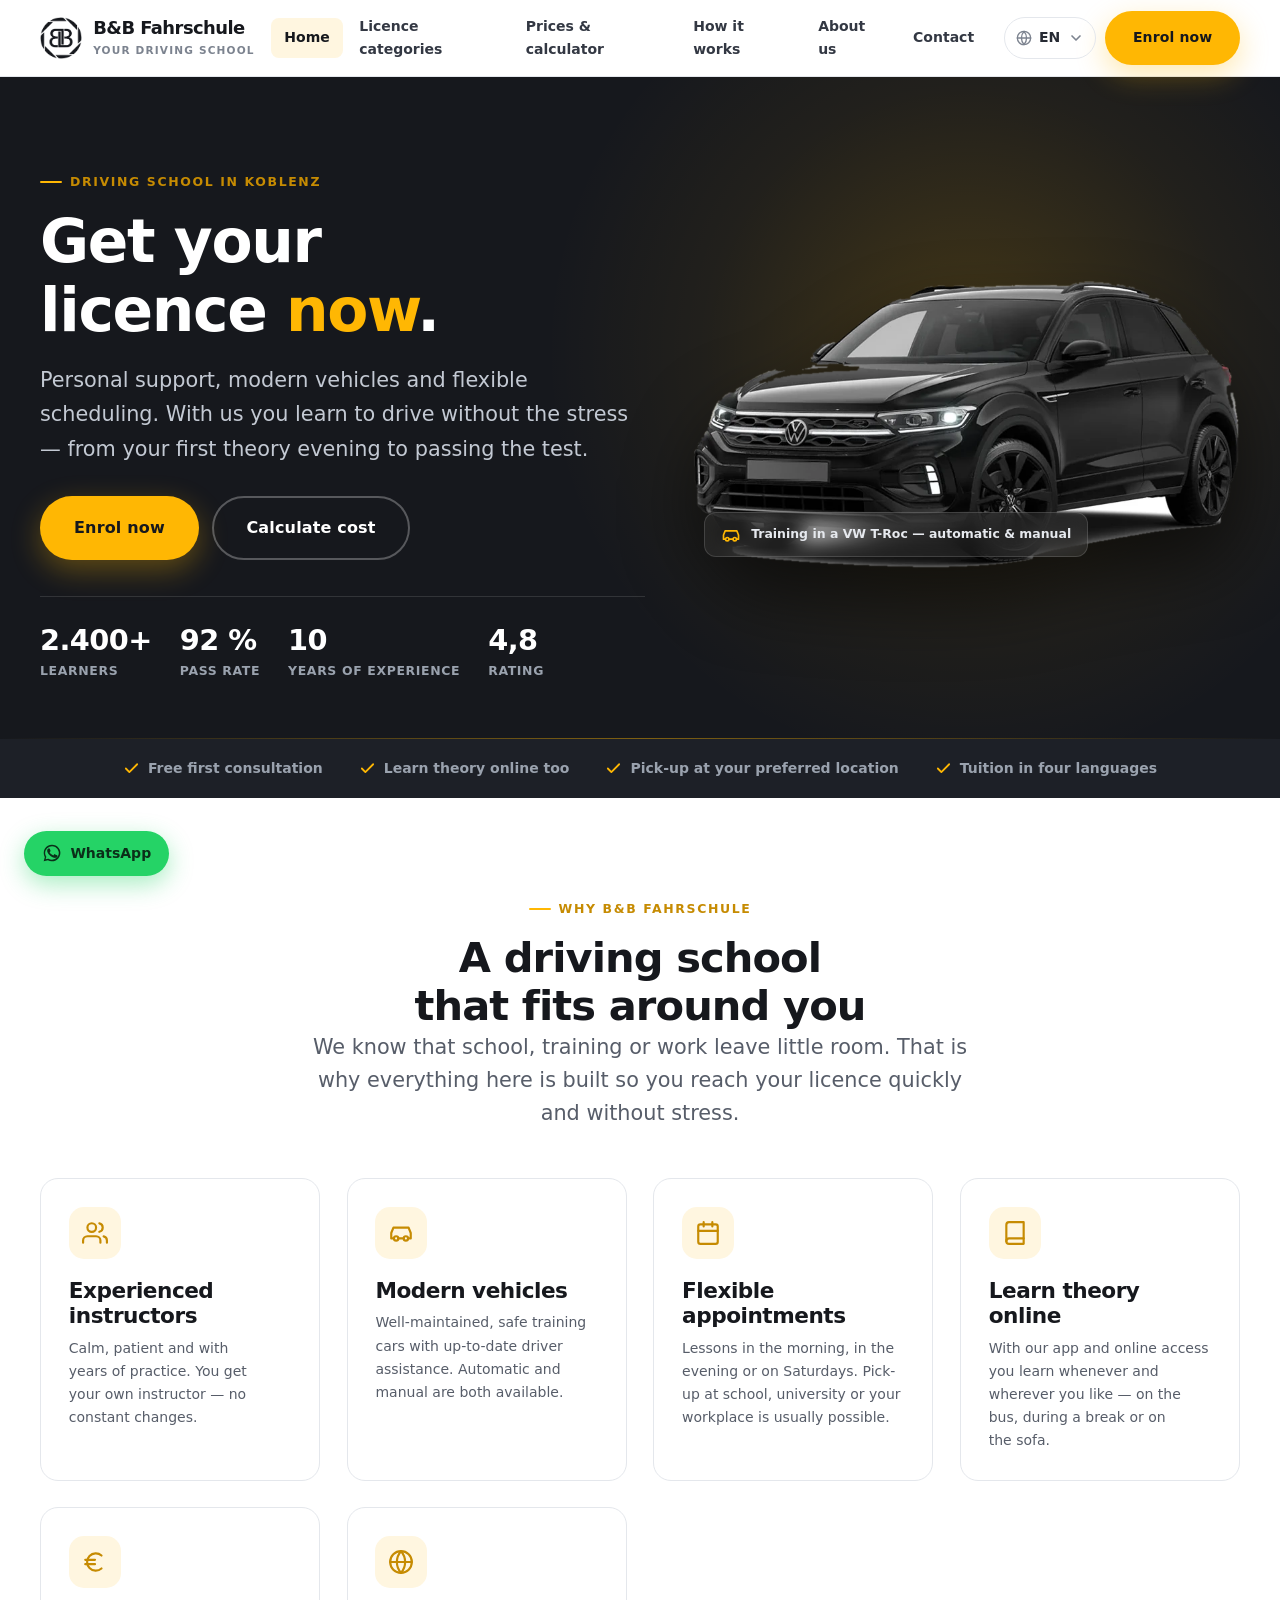
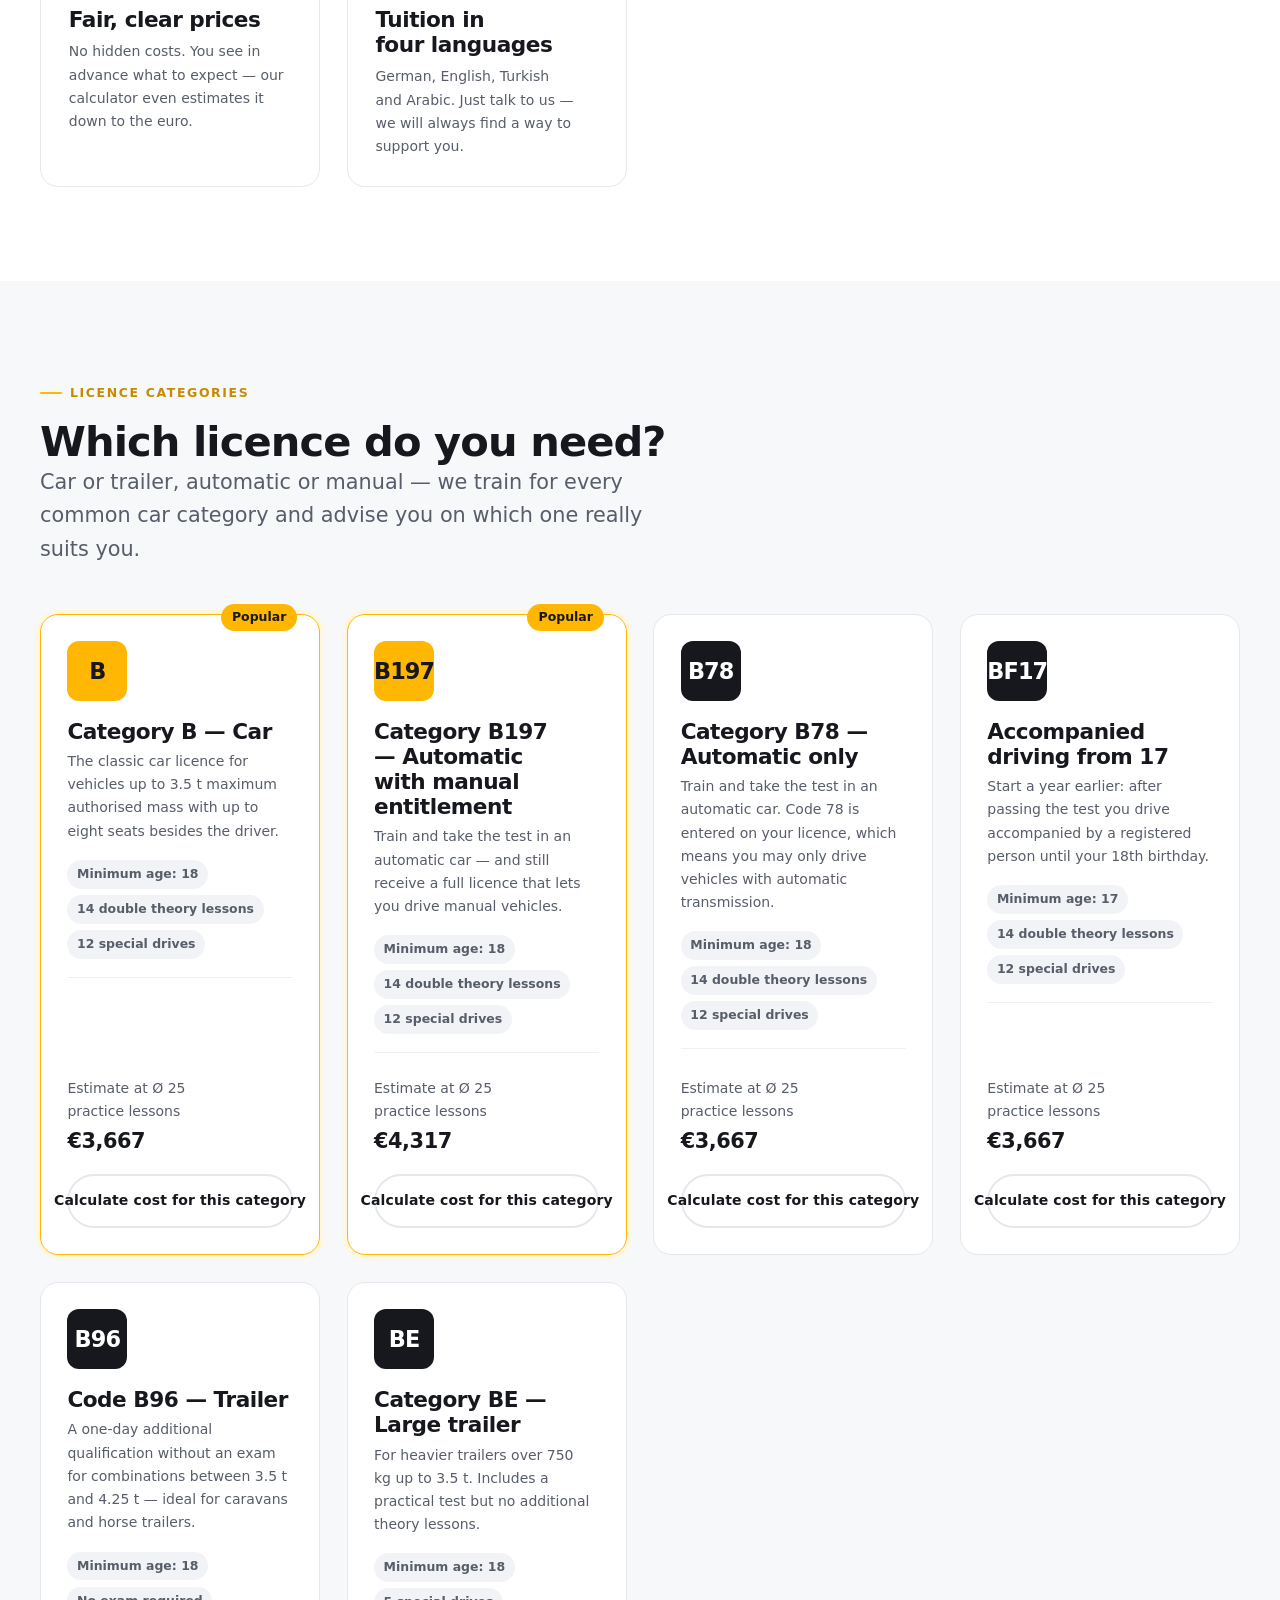
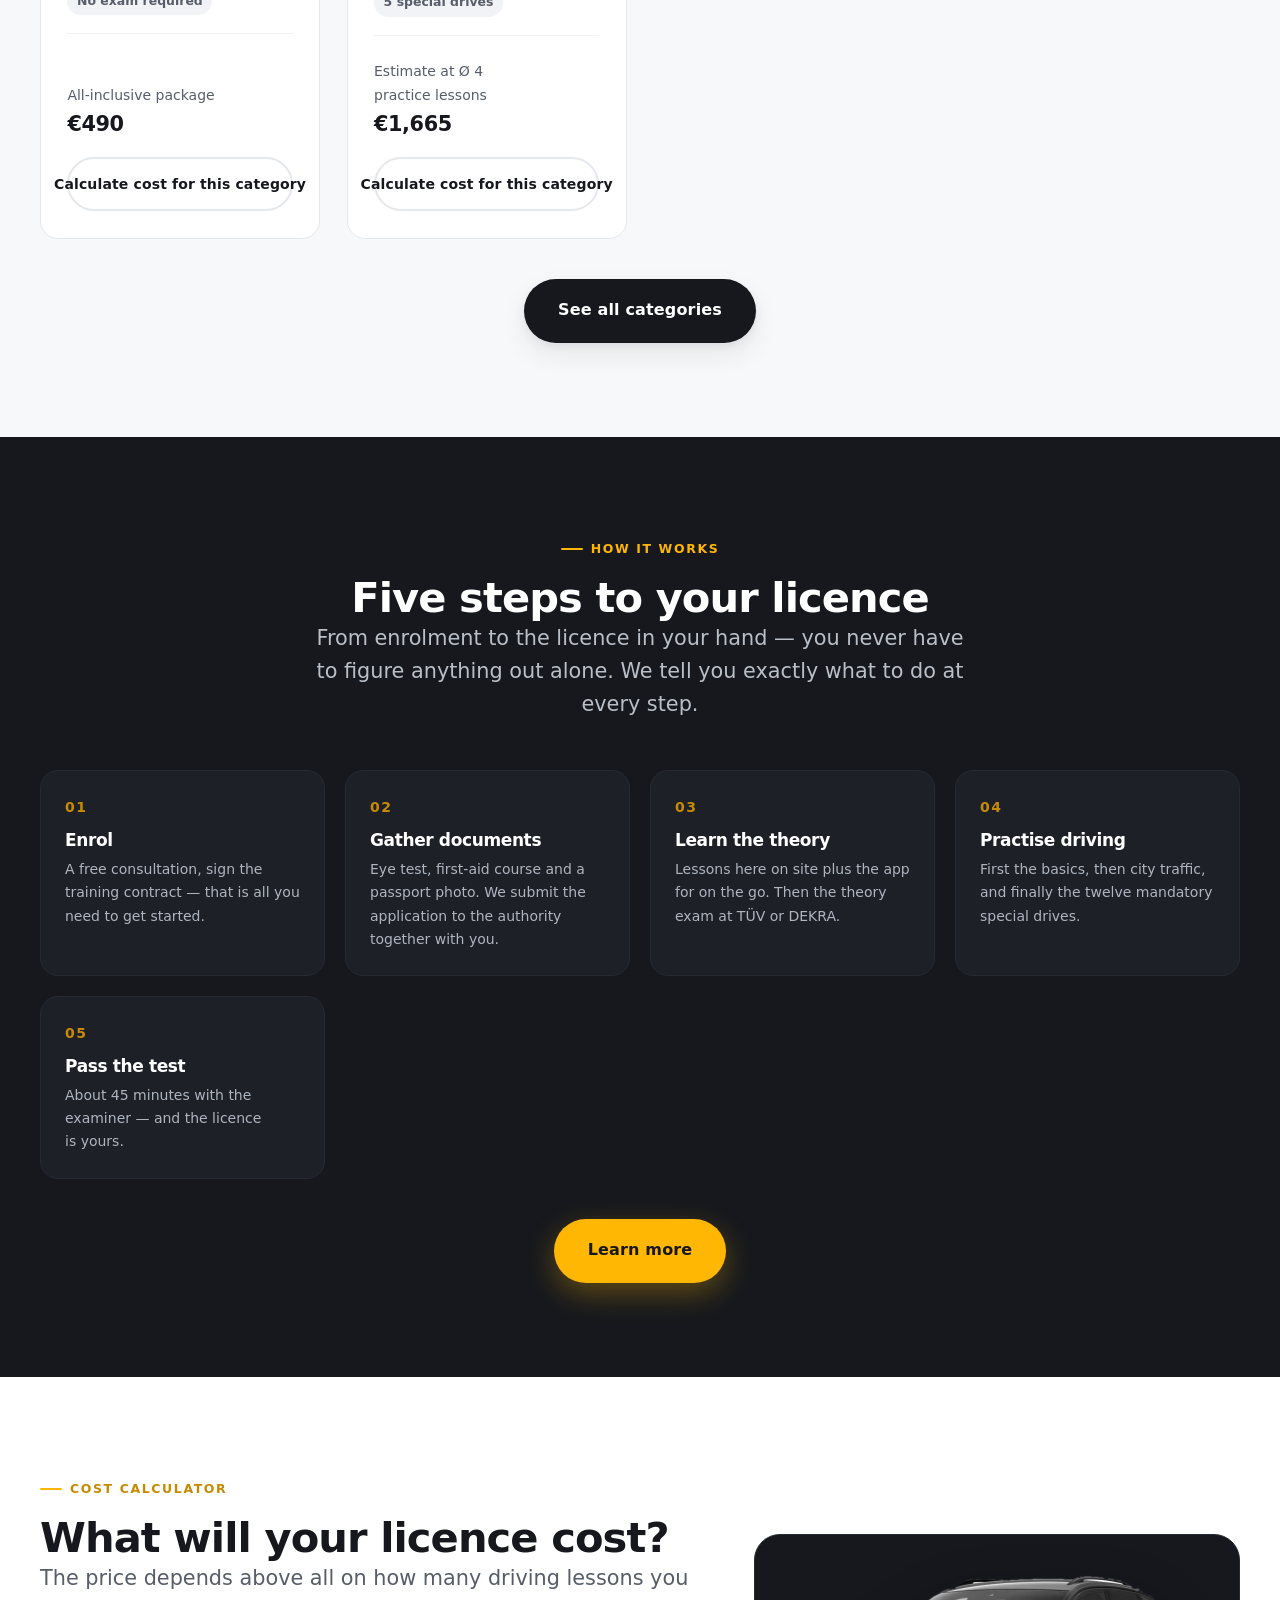
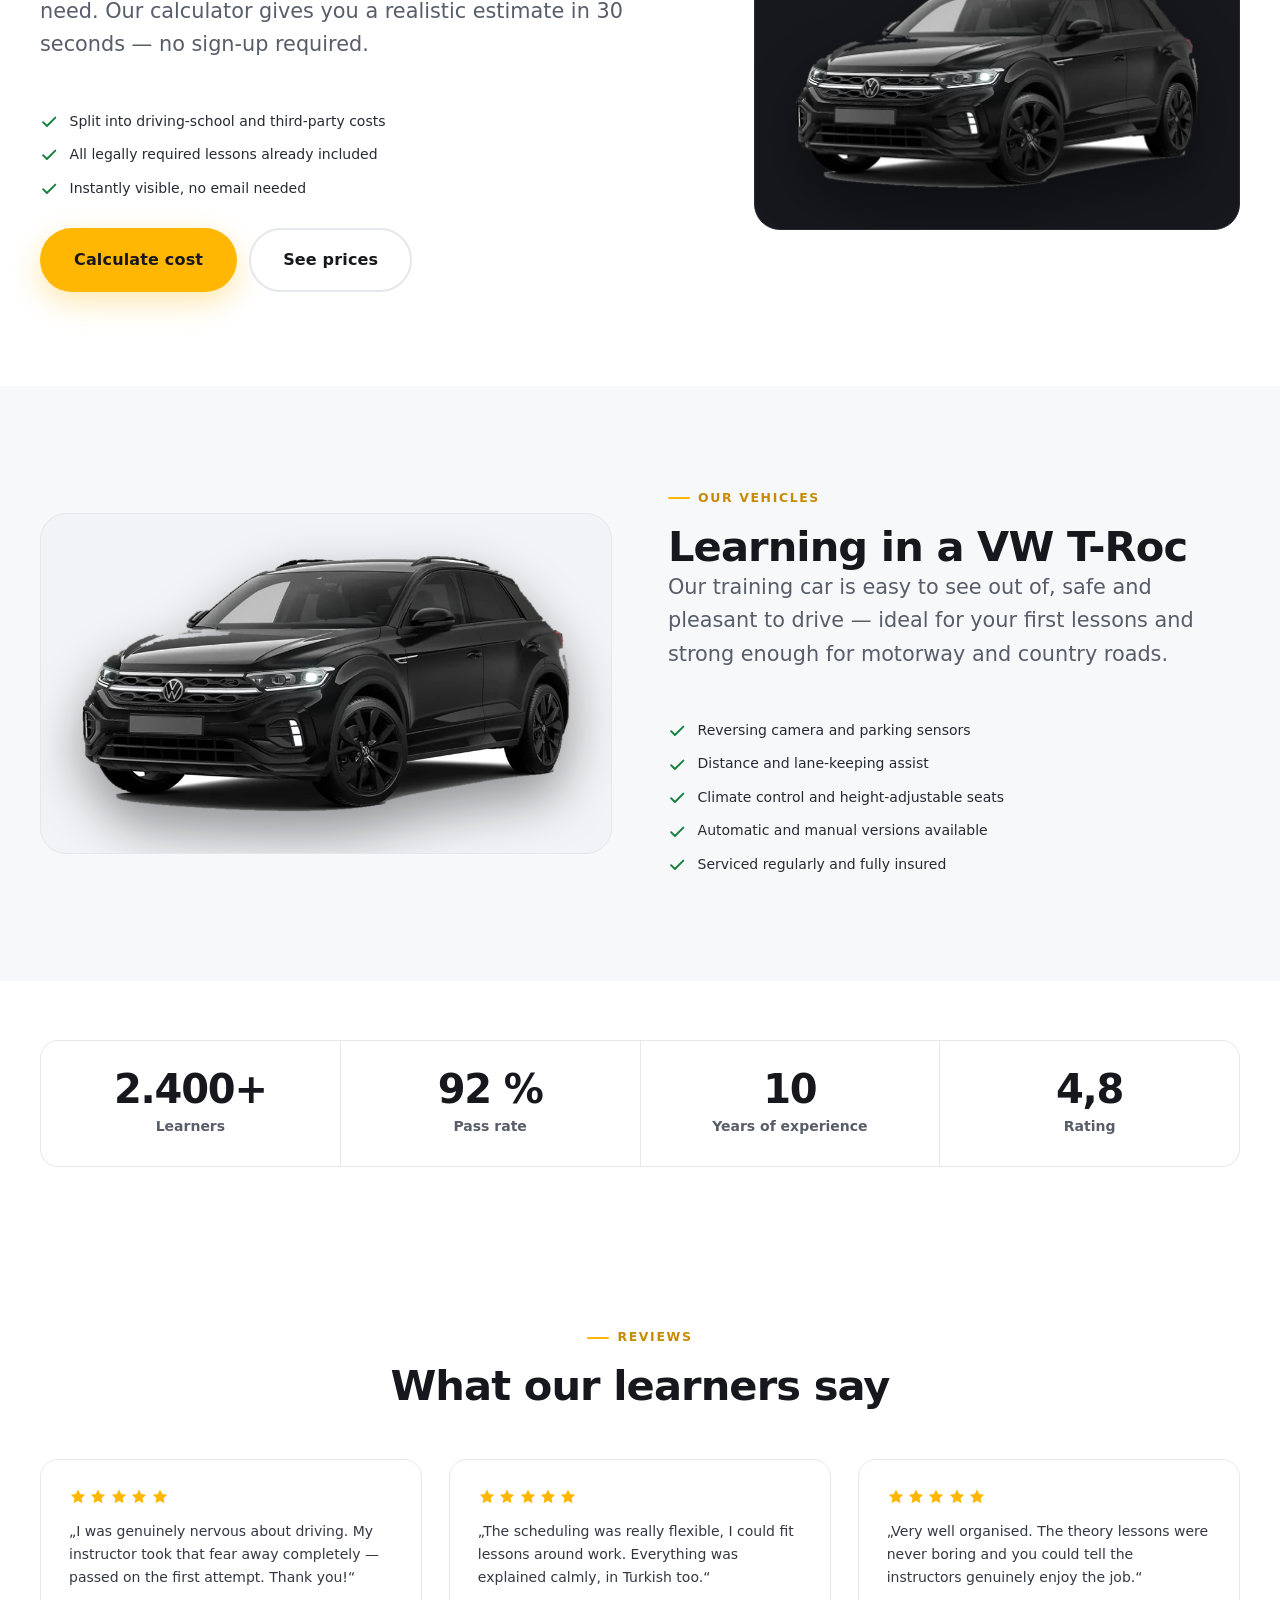
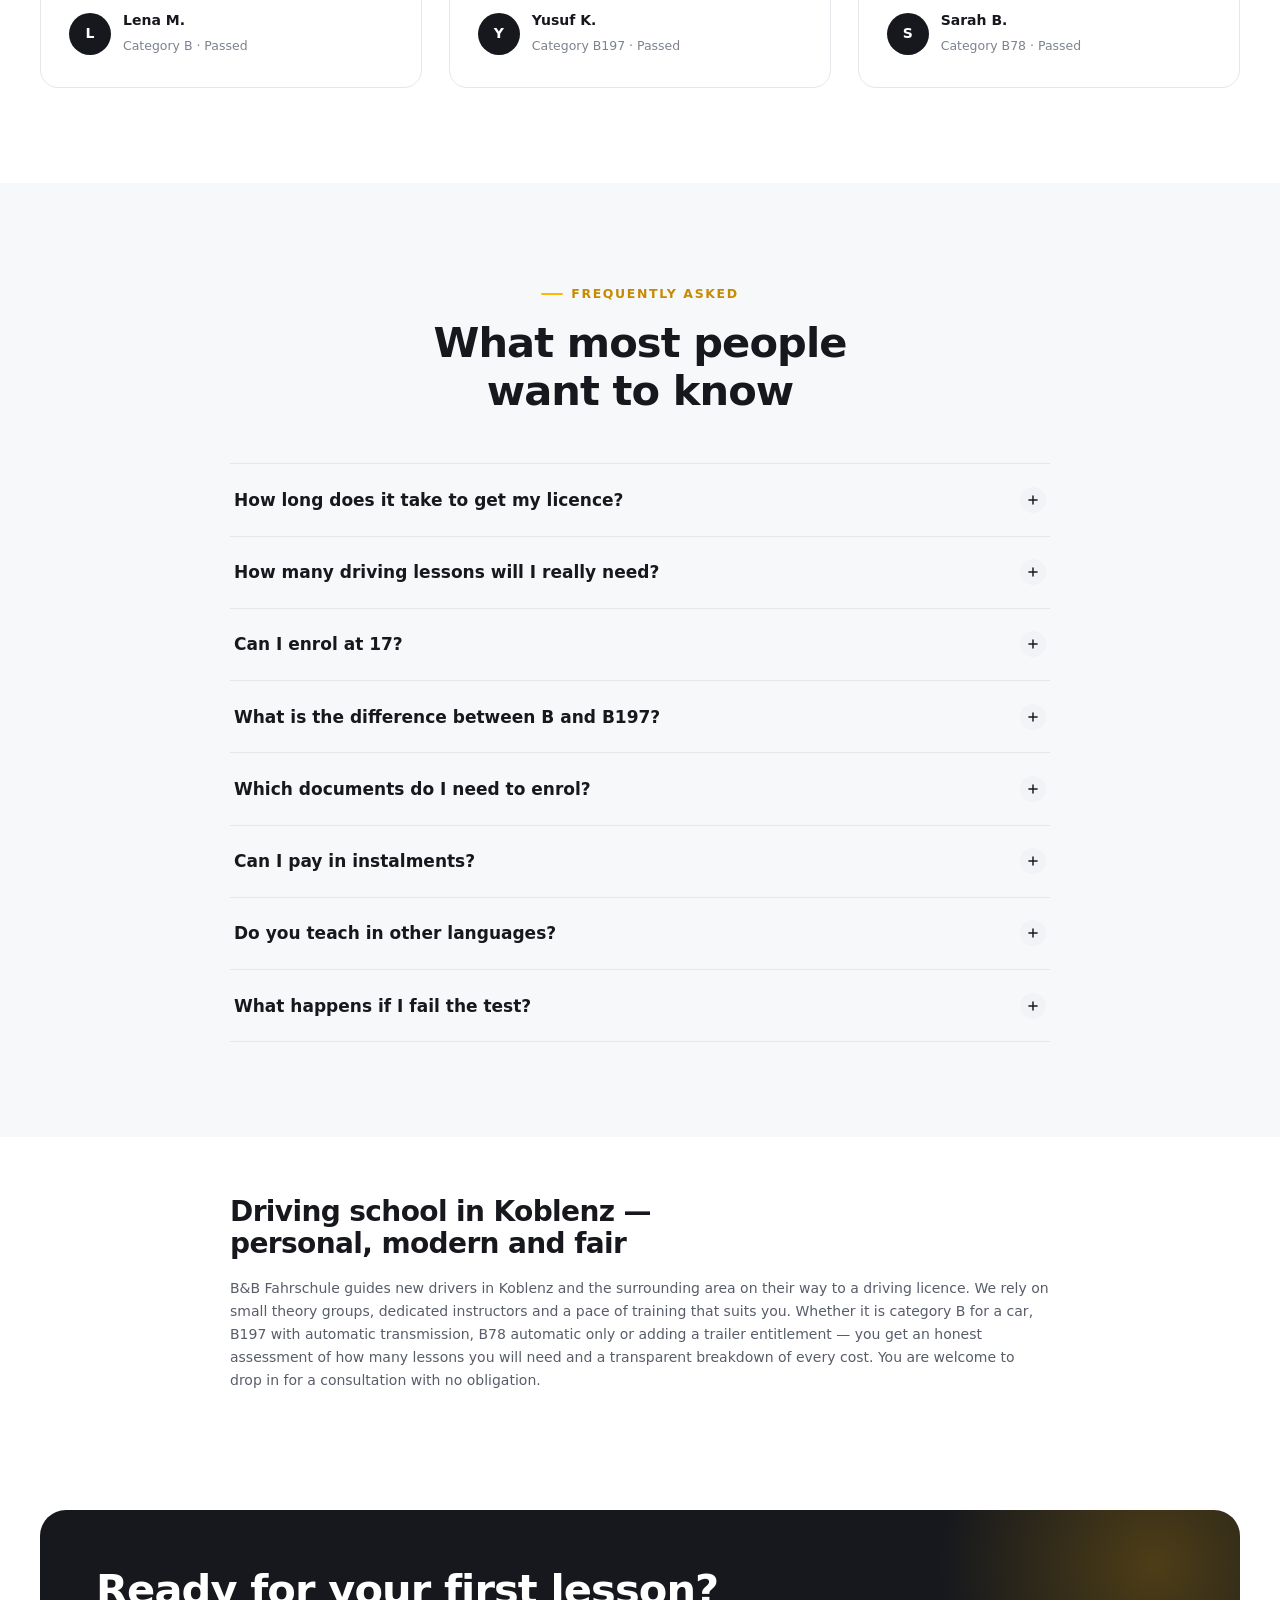
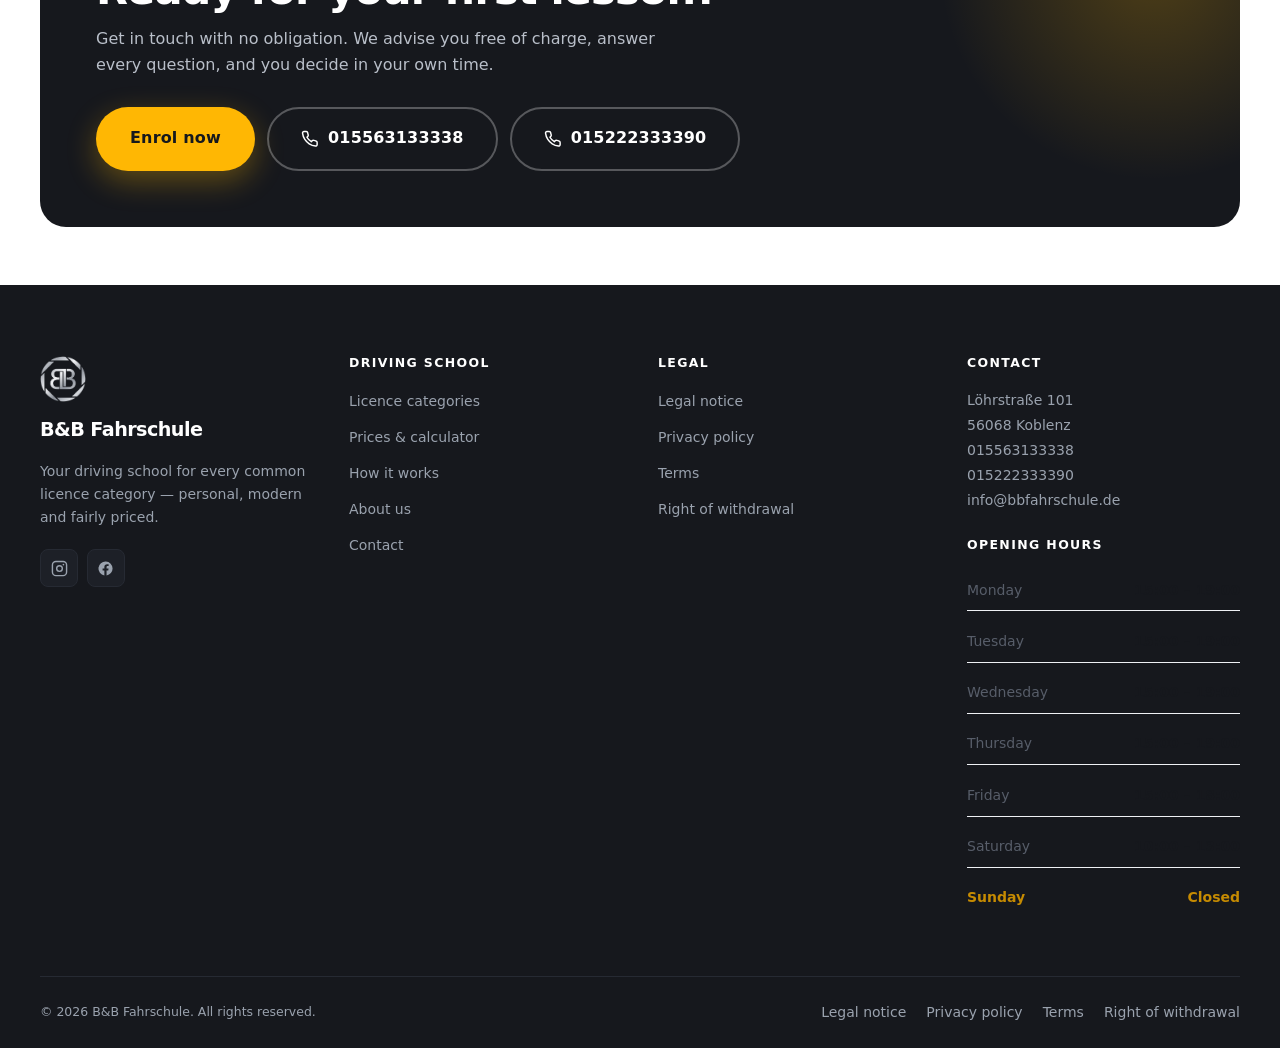
==== commit 78f22147: "Refactor code structure for improved readability and maintainability" ====
--- a/index.html
+++ b/index.html
@@ -3,7 +3,7 @@
 <head>
   <meta charset="utf-8">
   <meta name="viewport" content="width=device-width, initial-scale=1, viewport-fit=cover">
-  <title data-i18n="home.metaTitle">BBFahrschule</title>
+  <title data-i18n="home.metaTitle">B&amp;B Fahrschule</title>
   <meta name="description" content="">
   <meta name="theme-color" content="#16181D">
   <meta name="robots" content="index, follow">
@@ -17,8 +17,8 @@
   <link rel="icon" href="assets/img/favicon-192.png" sizes="192x192">
   <link rel="apple-touch-icon" href="assets/img/favicon-180.png">
   <meta property="og:type" content="website">
-  <meta property="og:site_name" content="BBFahrschule">
-  <meta property="og:title" content="BBFahrschule">
+  <meta property="og:site_name" content="B&amp;B Fahrschule">
+  <meta property="og:title" content="B&amp;B Fahrschule">
   <meta property="og:image" content="assets/img/favicon-512.png">
   <meta name="twitter:card" content="summary">
   <link rel="stylesheet" href="assets/css/main.css">
@@ -31,7 +31,7 @@
       <a class="brand" href="index.html">
         <img src="assets/img/logo-mark-dark.png" alt="" data-i18n-attr="alt:a11y.logo" width="42" height="42">
         <span>
-          <span class="brand__name">BBFahrschule</span>
+          <span class="brand__name">B&amp;B Fahrschule</span>
           <span class="brand__sub" data-i18n="brand.tagline"></span>
         </span>
       </a>
@@ -237,6 +237,8 @@
             <a class="btn btn--primary btn--lg" href="kontakt.html" data-i18n="cta.register"></a>
             <a class="btn btn--on-ink btn--lg" data-bb-href-tel="business.phone" href="#">
               <svg viewBox="0 0 24 24" fill="none" stroke="currentColor" stroke-width="2" stroke-linecap="round" stroke-linejoin="round"><path d="M22 16.9v3a2 2 0 0 1-2.2 2 19.8 19.8 0 0 1-8.6-3.1 19.5 19.5 0 0 1-6-6A19.8 19.8 0 0 1 2.1 4.2 2 2 0 0 1 4.1 2h3a2 2 0 0 1 2 1.7c.1 1 .4 2 .7 2.9a2 2 0 0 1-.5 2.1L8.1 9.9a16 16 0 0 0 6 6l1.2-1.2a2 2 0 0 1 2.1-.5c.9.3 1.9.6 2.9.7a2 2 0 0 1 1.7 2z"/></svg> <span data-bb="business.phone"></span></a>
+            <a class="btn btn--on-ink btn--lg" data-bb-href-tel="business.mobile" href="#">
+              <svg viewBox="0 0 24 24" fill="none" stroke="currentColor" stroke-width="2" stroke-linecap="round" stroke-linejoin="round"><path d="M22 16.9v3a2 2 0 0 1-2.2 2 19.8 19.8 0 0 1-8.6-3.1 19.5 19.5 0 0 1-6-6A19.8 19.8 0 0 1 2.1 4.2 2 2 0 0 1 4.1 2h3a2 2 0 0 1 2 1.7c.1 1 .4 2 .7 2.9a2 2 0 0 1-.5 2.1L8.1 9.9a16 16 0 0 0 6 6l1.2-1.2a2 2 0 0 1 2.1-.5c.9.3 1.9.6 2.9.7a2 2 0 0 1 1.7 2z"/></svg> <span data-bb="business.mobile"></span></a>
           </div>
         </div>
       </div>
@@ -247,8 +249,8 @@
     <div class="wrap">
       <div class="footer__grid">
         <div class="footer__brand">
-          <img src="assets/img/logo-mark-white.png" alt="" data-i18n-attr="alt:a11y.logo" width="46" height="46">
-          <span class="brand__name">BBFahrschule</span>
+          <img src="assets/img/logo-mark-silver.png" alt="" data-i18n-attr="alt:a11y.logo" width="46" height="46">
+          <span class="brand__name">B&amp;B Fahrschule</span>
           <p data-i18n="footer.about"></p>
           <div class="social">
             <a data-social="instagram" href="#" target="_blank" rel="noopener noreferrer" aria-label="Instagram"><svg viewBox="0 0 24 24" fill="none" stroke="currentColor" stroke-width="2"><rect x="2" y="2" width="20" height="20" rx="5"/><circle cx="12" cy="12" r="4"/><circle cx="17.5" cy="6.5" r="1.2" fill="currentColor" stroke="none"/></svg></a>
@@ -285,6 +287,7 @@
             <span data-bb="business.street"></span><br>
             <span data-bb="business.zip"></span> <span data-bb="business.city"></span><br>
             <a data-bb-href-tel="business.phone" href="#"><span data-bb="business.phone"></span></a><br>
+            <a data-bb-href-tel="business.mobile" href="#"><span data-bb="business.mobile"></span></a><br>
             <a data-bb-href-mailto="business.email" href="#"><span data-bb="business.email"></span></a>
           </address>
           <h5 style="margin-block-start:1.5rem" data-i18n="hours.title"></h5>
@@ -293,7 +296,7 @@
       </div>
 
       <div class="footer__bar">
-        <p>&copy; <span data-year></span> BBFahrschule. <span data-i18n="footer.rights"></span></p>
+        <p>&copy; <span data-year></span> B&amp;B Fahrschule. <span data-i18n="footer.rights"></span></p>
         <nav aria-label="Rechtliches">
           <a href="impressum.html" data-i18n="nav.impressum"></a>
           <a href="datenschutz.html" data-i18n="nav.privacy"></a>
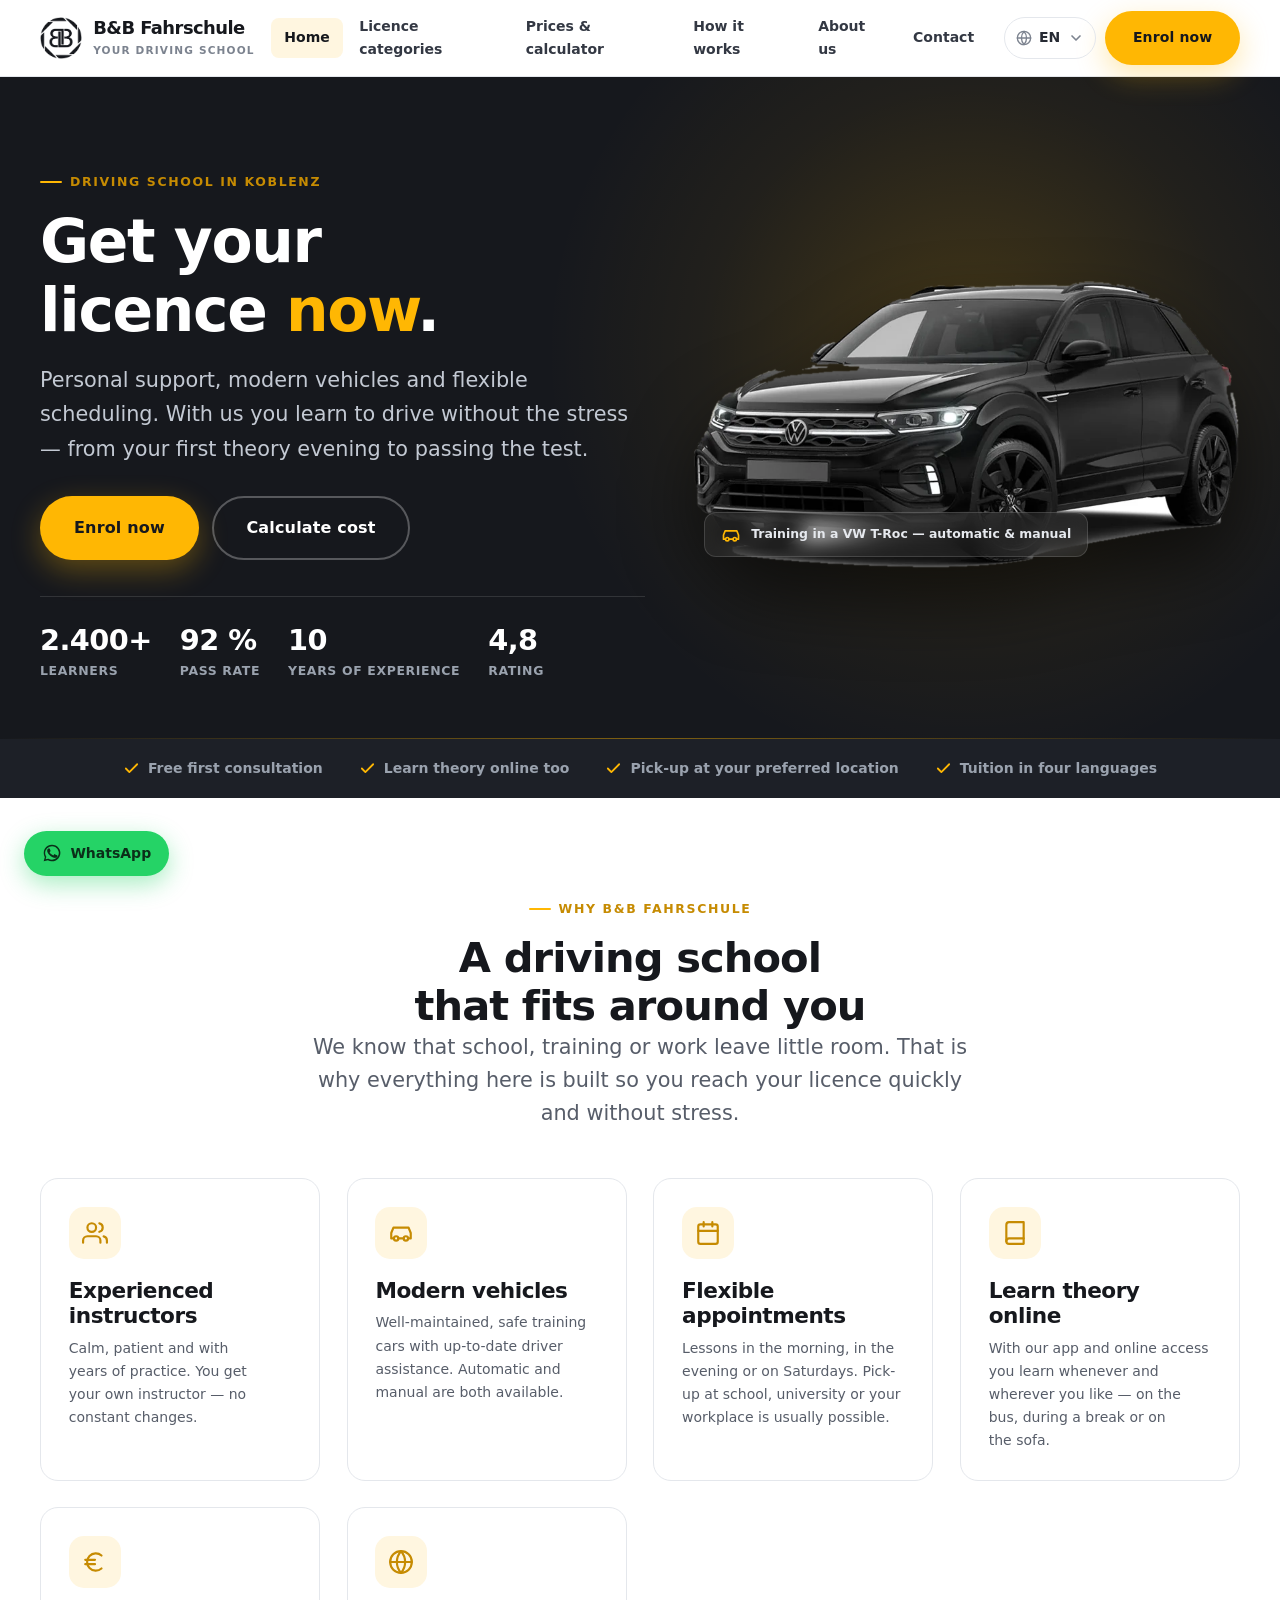
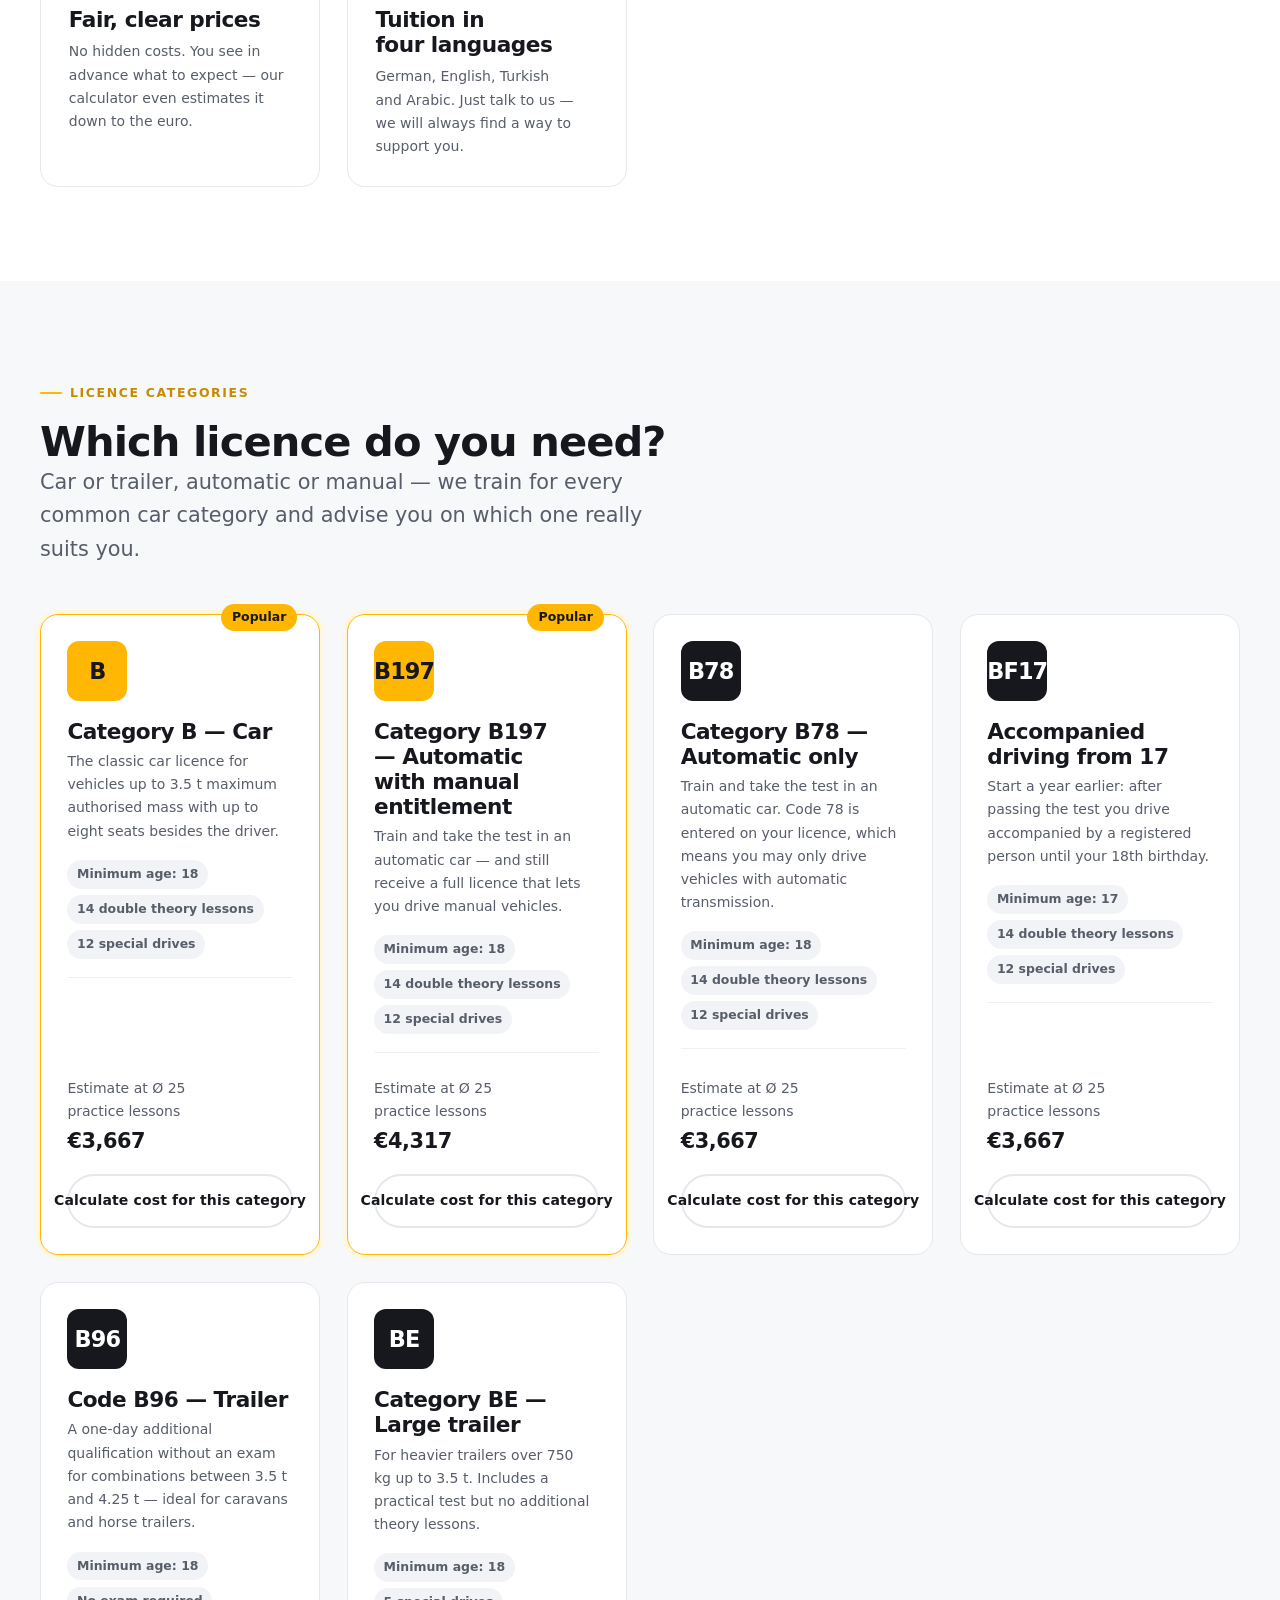
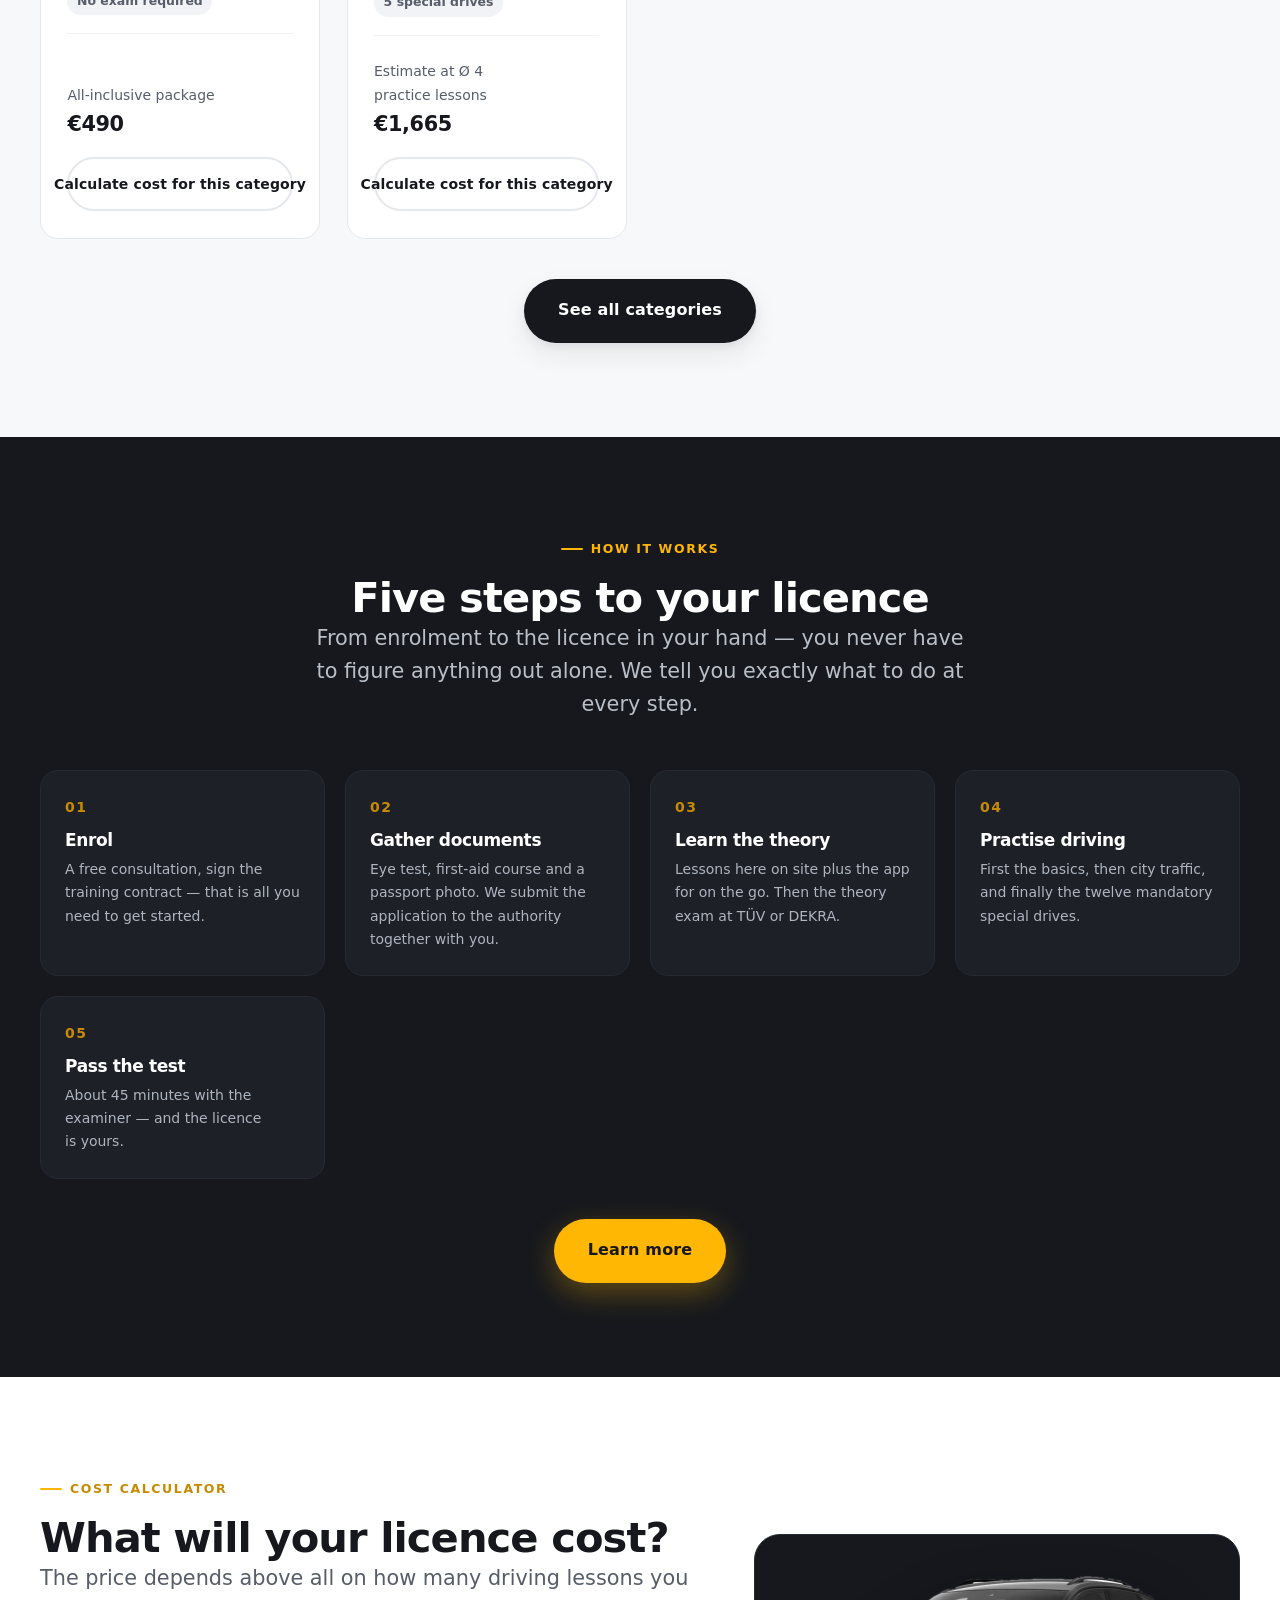
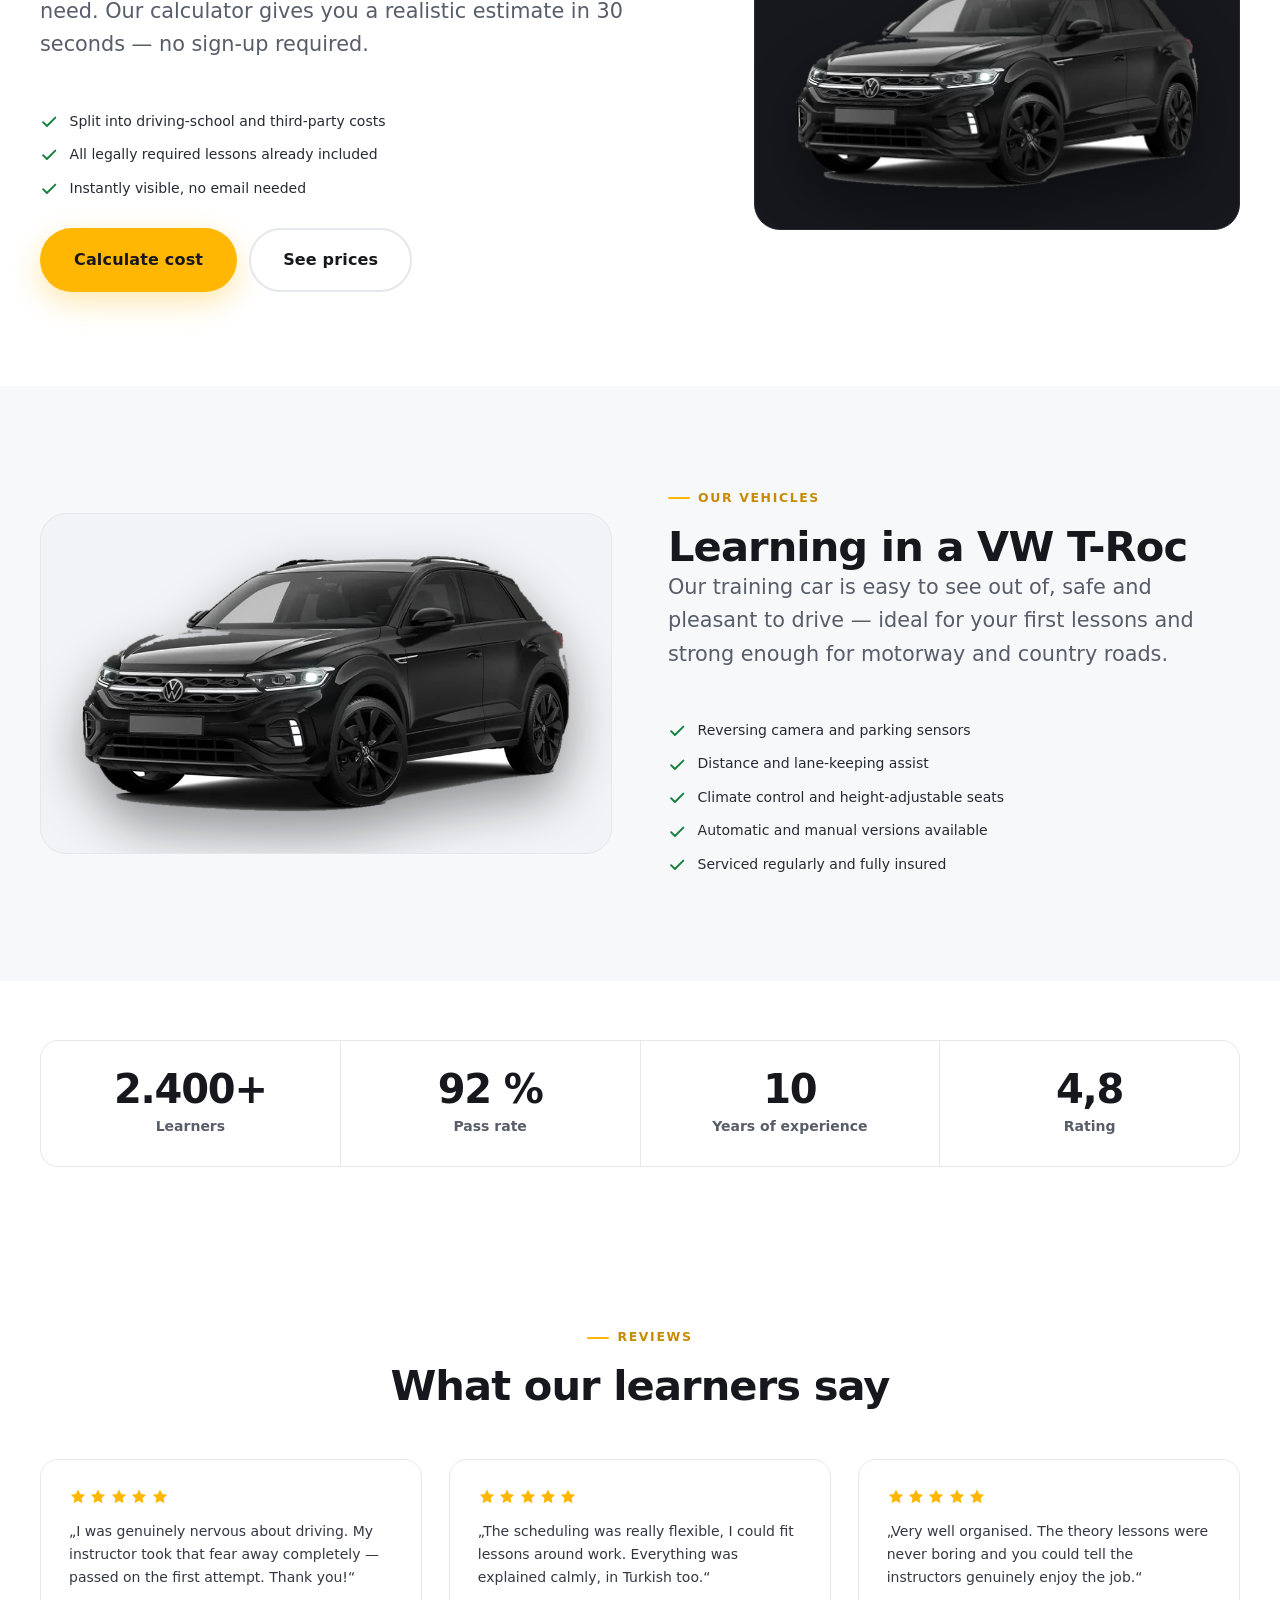
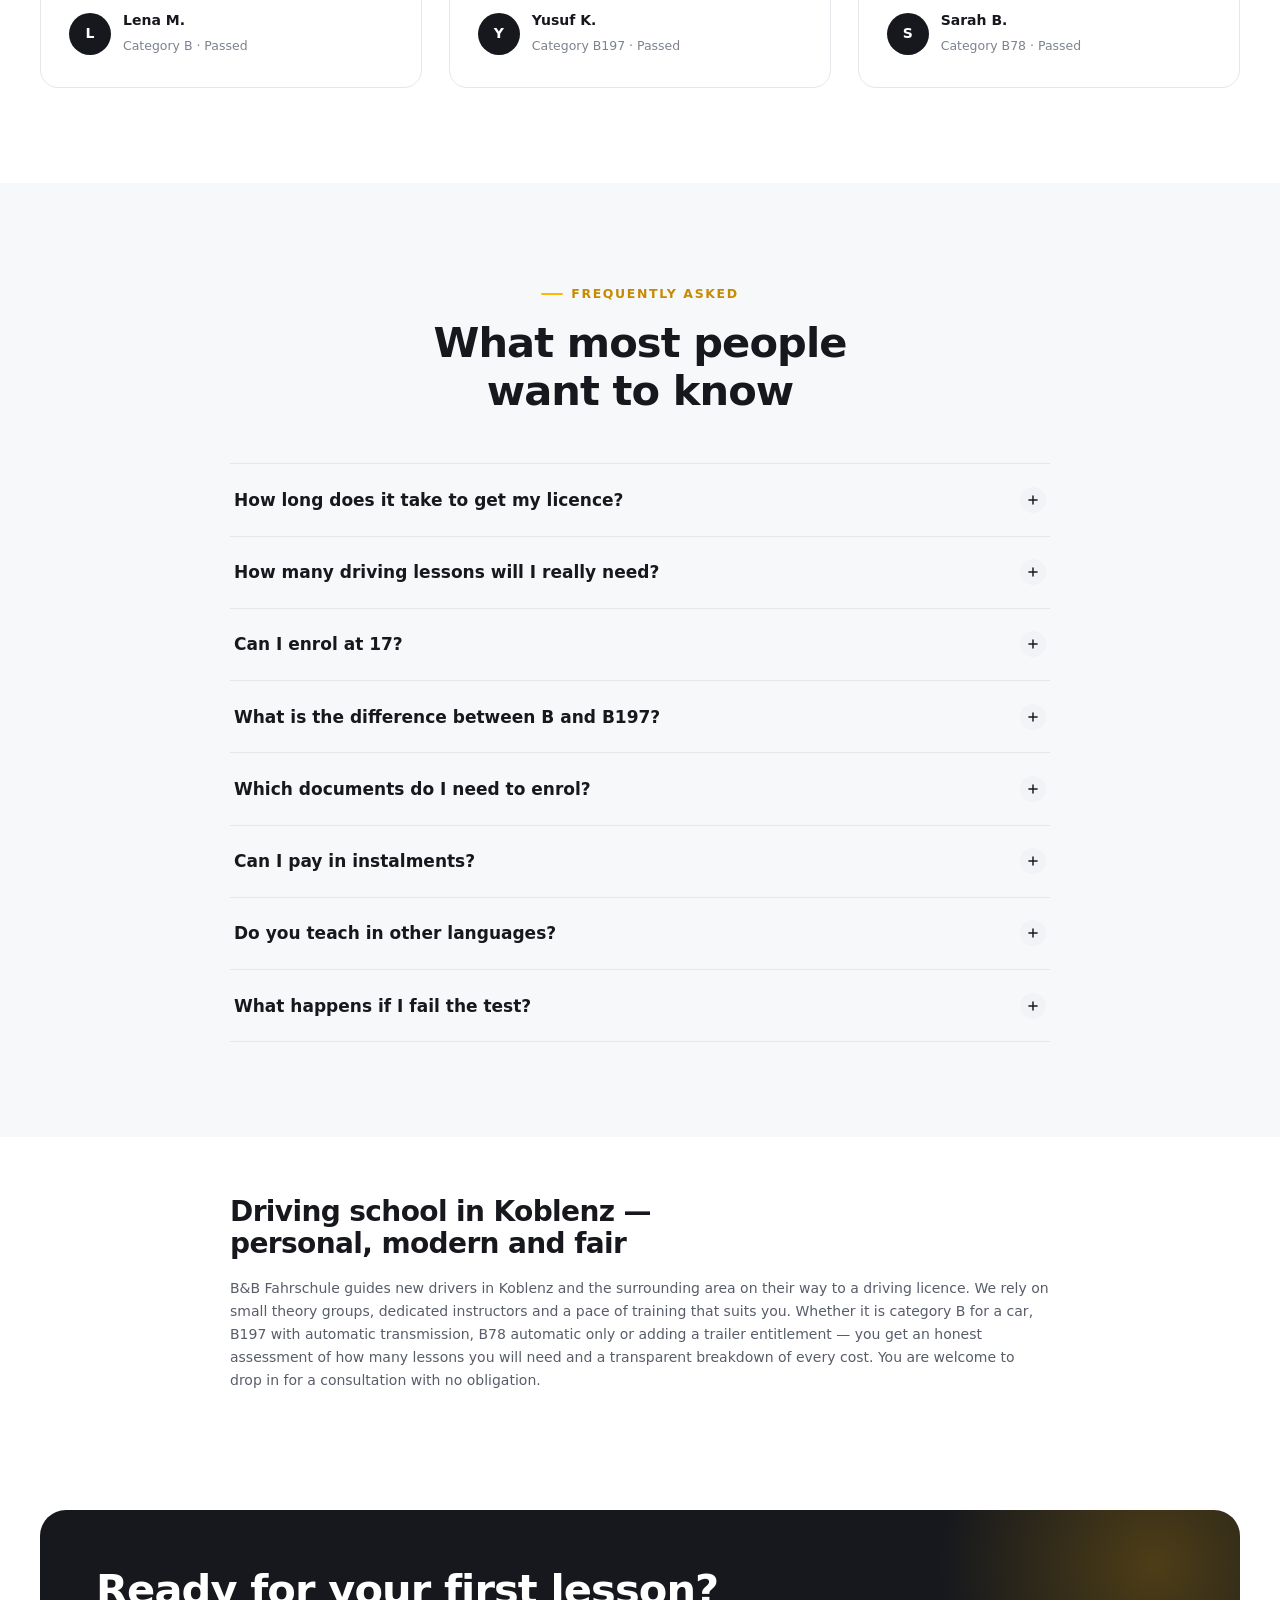
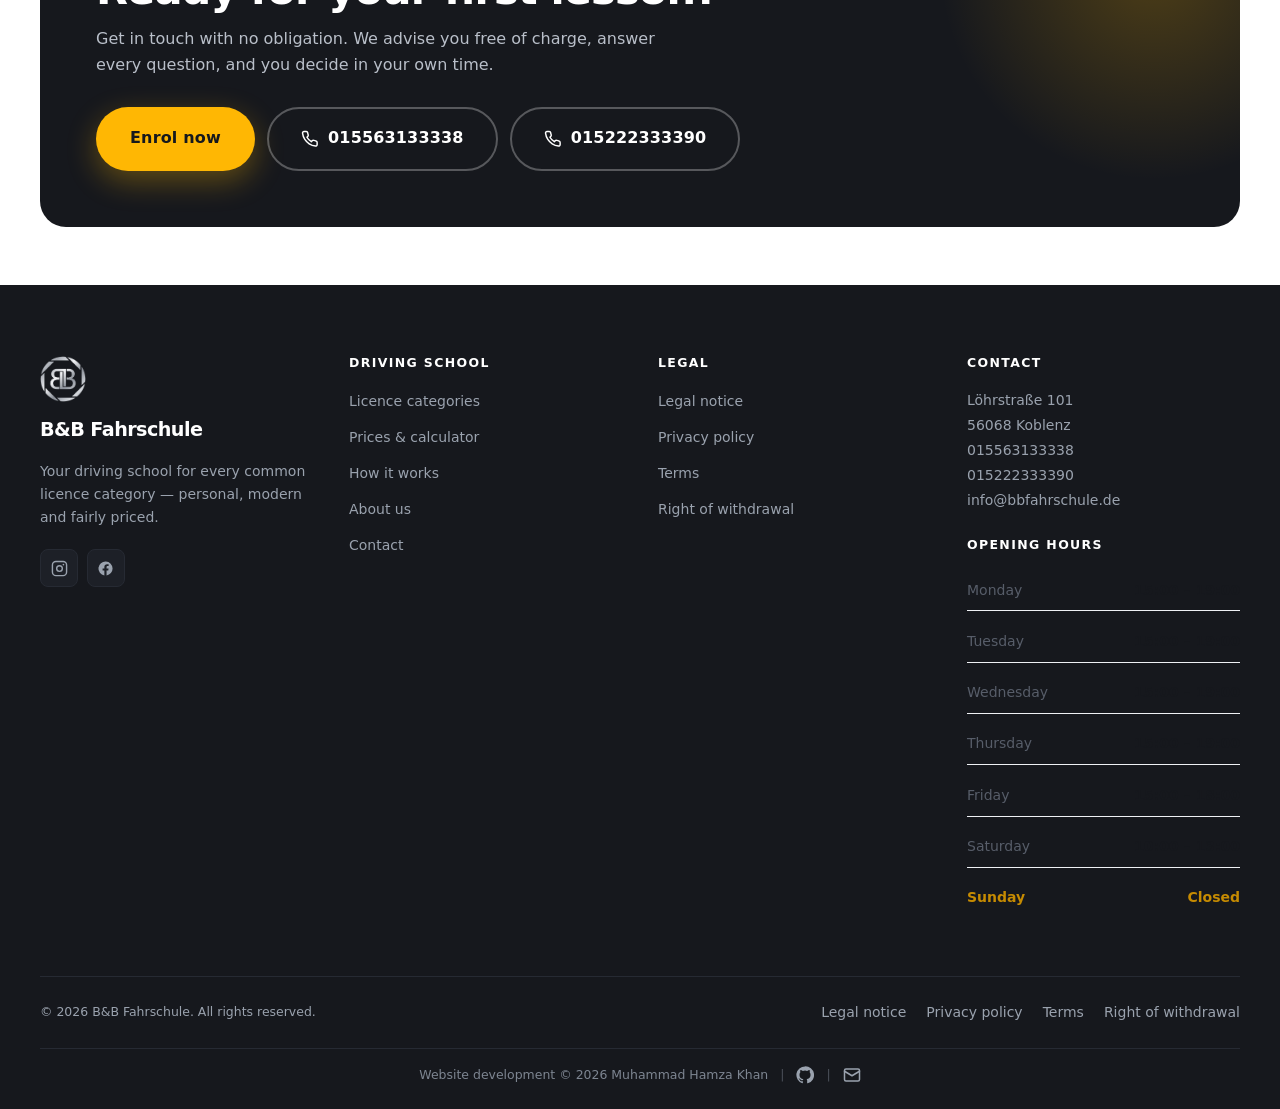
==== commit 195b3b9d: "Add footer credits and developer information across multiple HTML files" ====
--- a/index.html
+++ b/index.html
@@ -304,6 +304,13 @@
           <a href="widerruf.html" data-i18n="nav.withdrawal"></a>
         </nav>
       </div>
+      <div class="footer__credit">
+        <span><span data-i18n="footer.devCredit"></span> &copy; <span data-year></span> Muhammad Hamza Khan</span>
+        <span class="footer__credit-sep" aria-hidden="true">|</span>
+        <a href="https://github.com/hamzanaeemm" target="_blank" rel="noopener" aria-label="GitHub"><svg viewBox="0 0 24 24" fill="currentColor" aria-hidden="true"><path d="M12 .5a11.5 11.5 0 0 0-3.64 22.41c.58.1.79-.25.79-.56v-2c-3.2.7-3.88-1.37-3.88-1.37-.52-1.33-1.28-1.69-1.28-1.69-1.04-.71.08-.7.08-.7 1.15.08 1.76 1.19 1.76 1.19 1.03 1.76 2.69 1.25 3.35.96.1-.75.4-1.25.73-1.54-2.56-.29-5.25-1.28-5.25-5.69 0-1.26.45-2.29 1.19-3.1-.12-.29-.52-1.46.11-3.05 0 0 .97-.31 3.17 1.18a11 11 0 0 1 5.77 0c2.2-1.49 3.17-1.18 3.17-1.18.63 1.59.23 2.76.11 3.05.74.81 1.19 1.84 1.19 3.1 0 4.42-2.7 5.4-5.27 5.68.41.36.78 1.06.78 2.14v3.17c0 .31.21.67.8.56A11.5 11.5 0 0 0 12 .5z"/></svg></a>
+        <span class="footer__credit-sep" aria-hidden="true">|</span>
+        <a href="mailto:hamzak63710@gmail.com" aria-label="E-Mail"><svg viewBox="0 0 24 24" fill="none" stroke="currentColor" stroke-width="2" stroke-linecap="round" stroke-linejoin="round" aria-hidden="true"><rect x="2" y="4" width="20" height="16" rx="2"/><path d="m22 7-10 6L2 7"/></svg></a>
+      </div>
     </div>
   </footer>
 
--- a/assets/css/main.css
+++ b/assets/css/main.css
@@ -577,6 +577,11 @@
   border-block-start:1px solid var(--ink-700); display:flex; flex-wrap:wrap;
   gap:.6rem 1.5rem; align-items:center; justify-content:space-between; font-size:var(--fs-xs)}
 .footer__bar nav{display:flex; flex-wrap:wrap; gap:.6rem 1.25rem}
+.footer__credit{display:flex; flex-wrap:wrap; align-items:center; justify-content:center; gap:.4rem .75rem;
+  padding-block:1rem 1.5rem; border-block-start:1px solid var(--ink-700); font-size:var(--fs-xs); color:#7D8591}
+.footer__credit a{display:inline-grid; place-items:center; color:#9AA2AE}
+.footer__credit svg{inline-size:18px; block-size:18px}
+.footer__credit-sep{opacity:.5}
 
 /* ------------------------------------------------------- 12 · RECHT/LEGAL */
 .pagehead{background:var(--paper-2); border-block-end:1px solid var(--line);
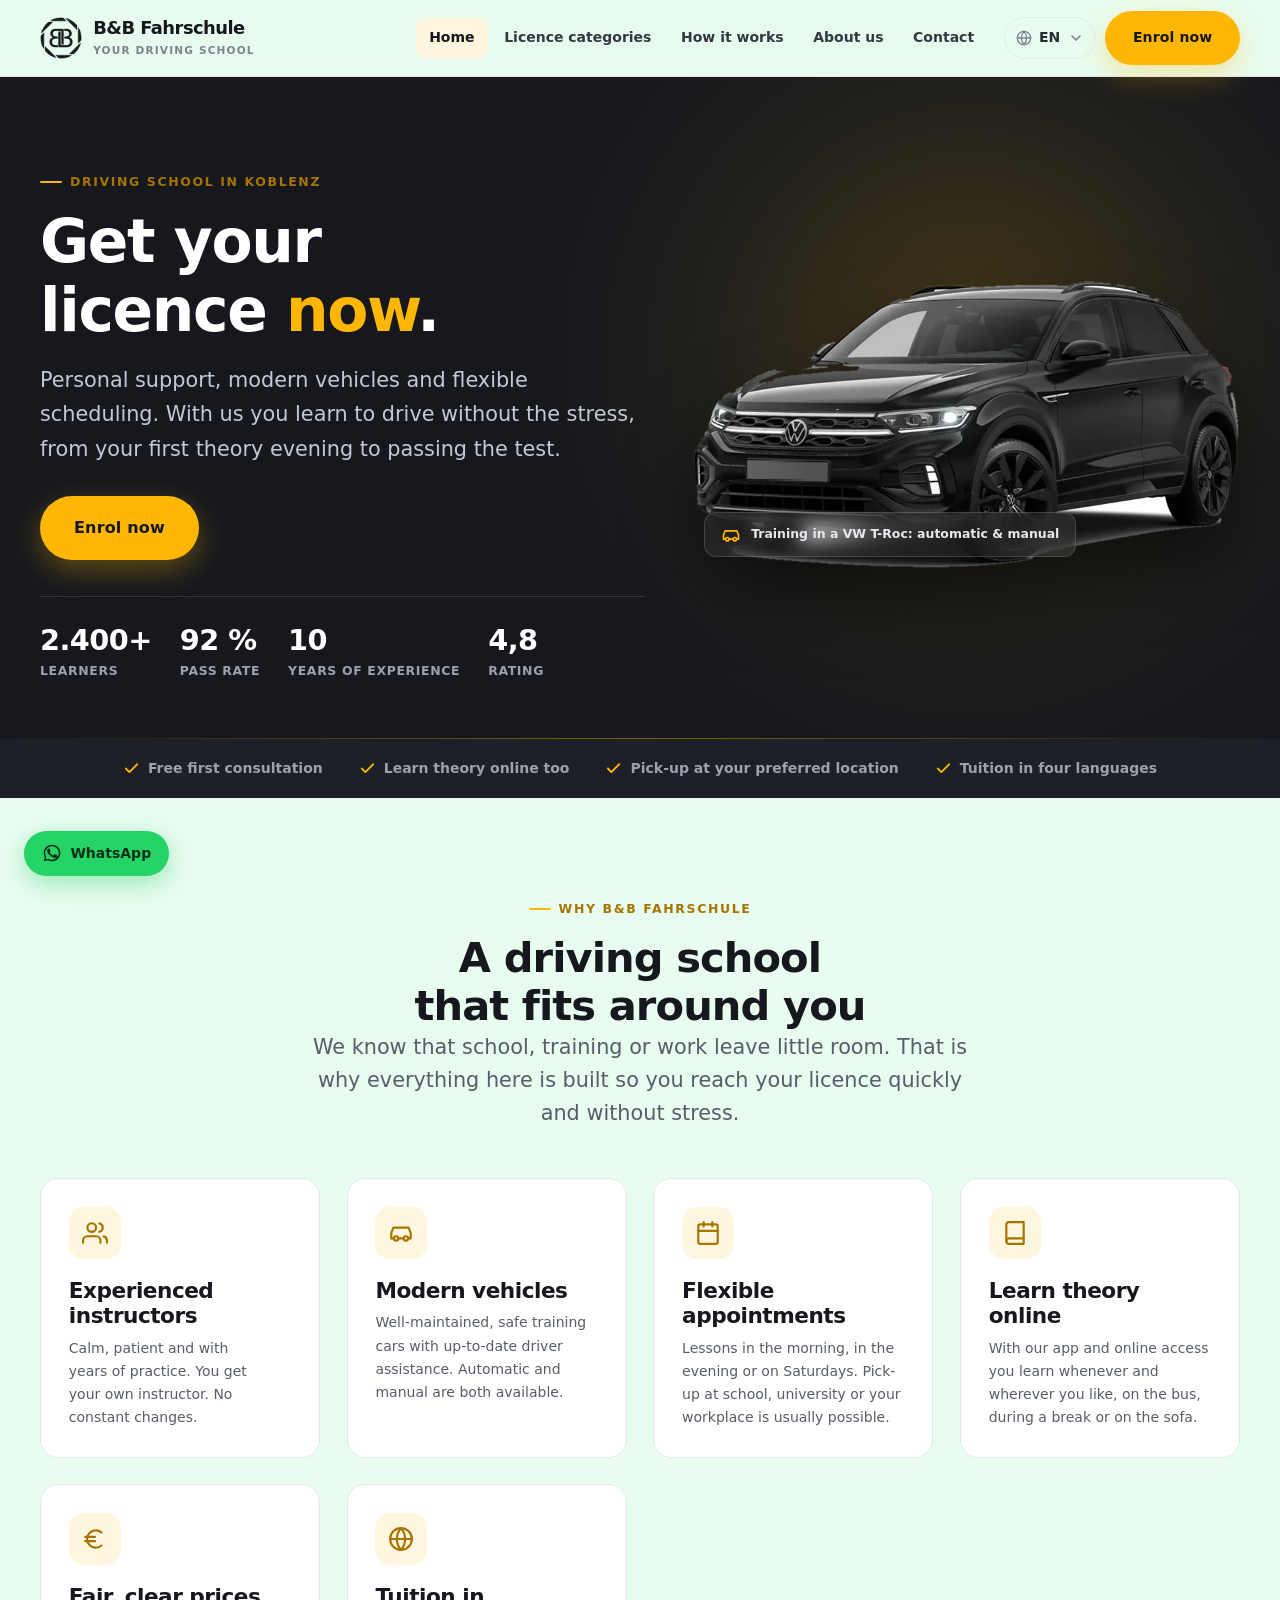
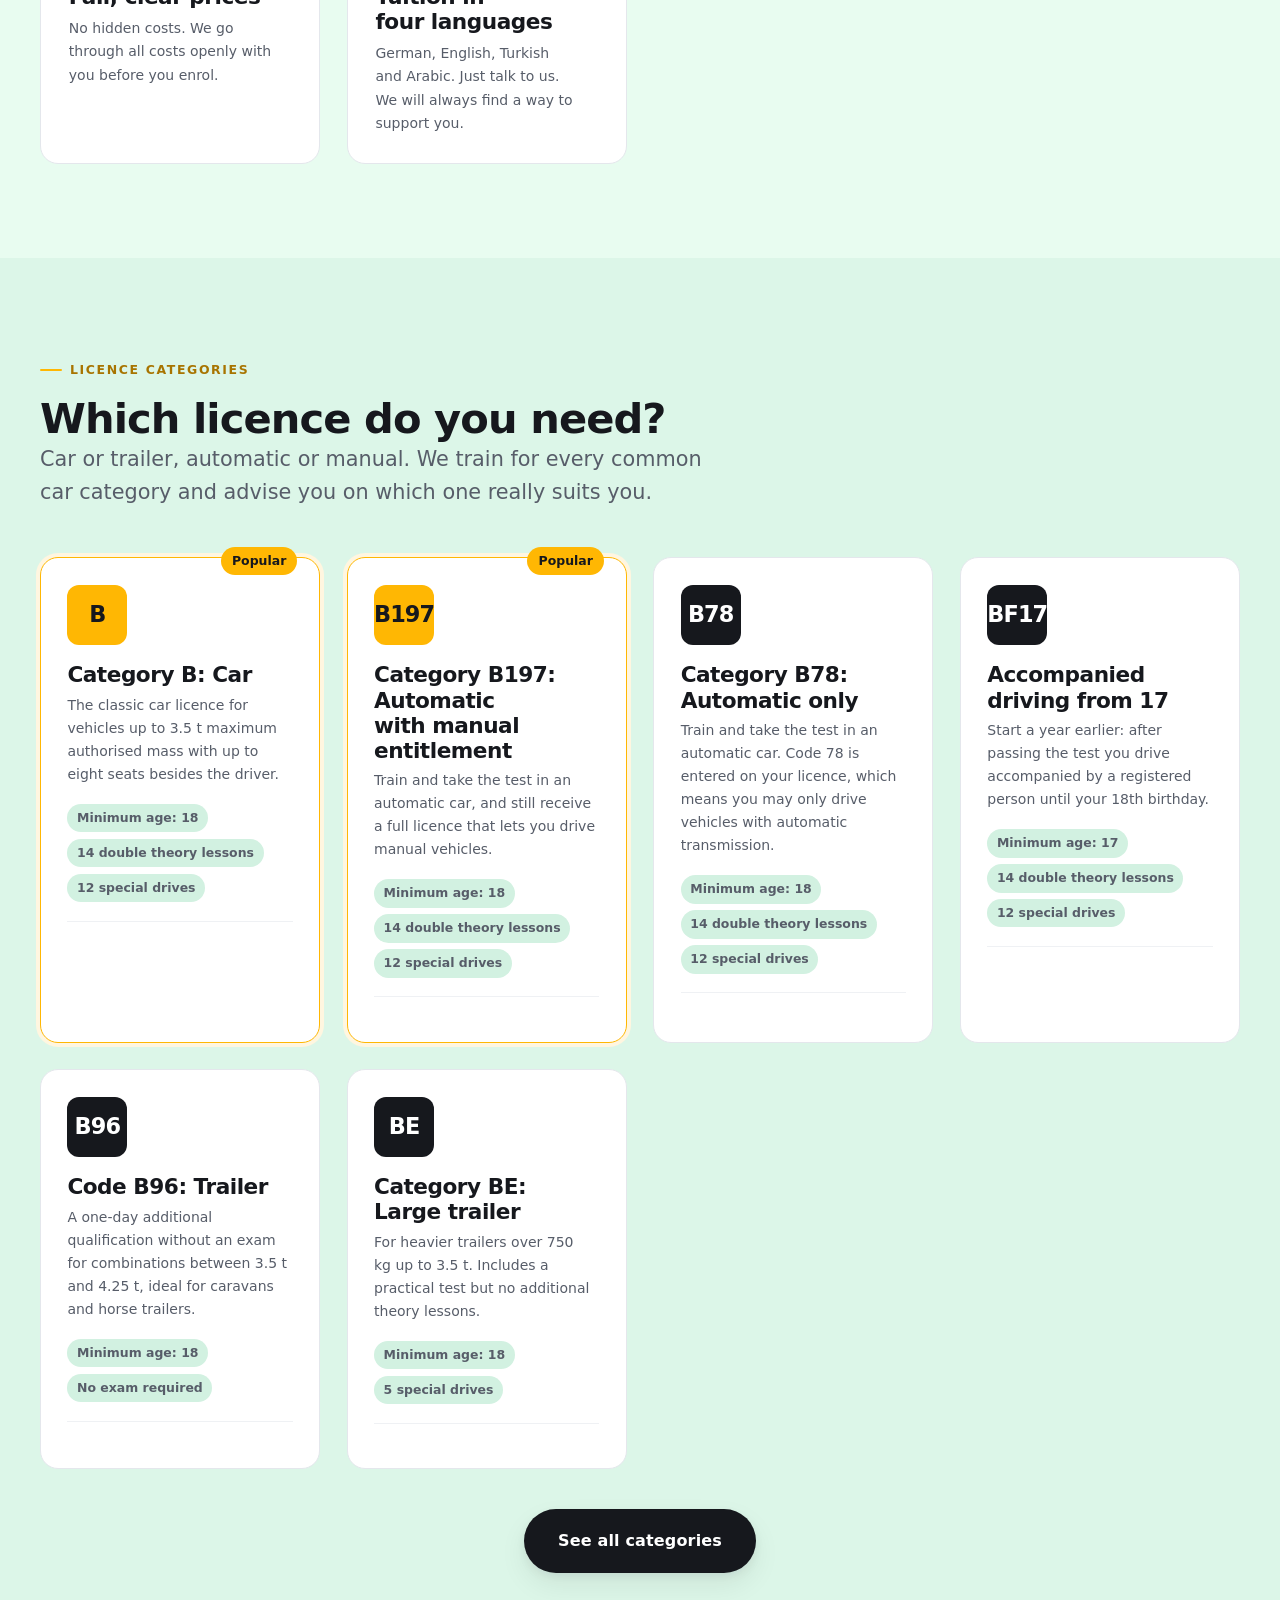
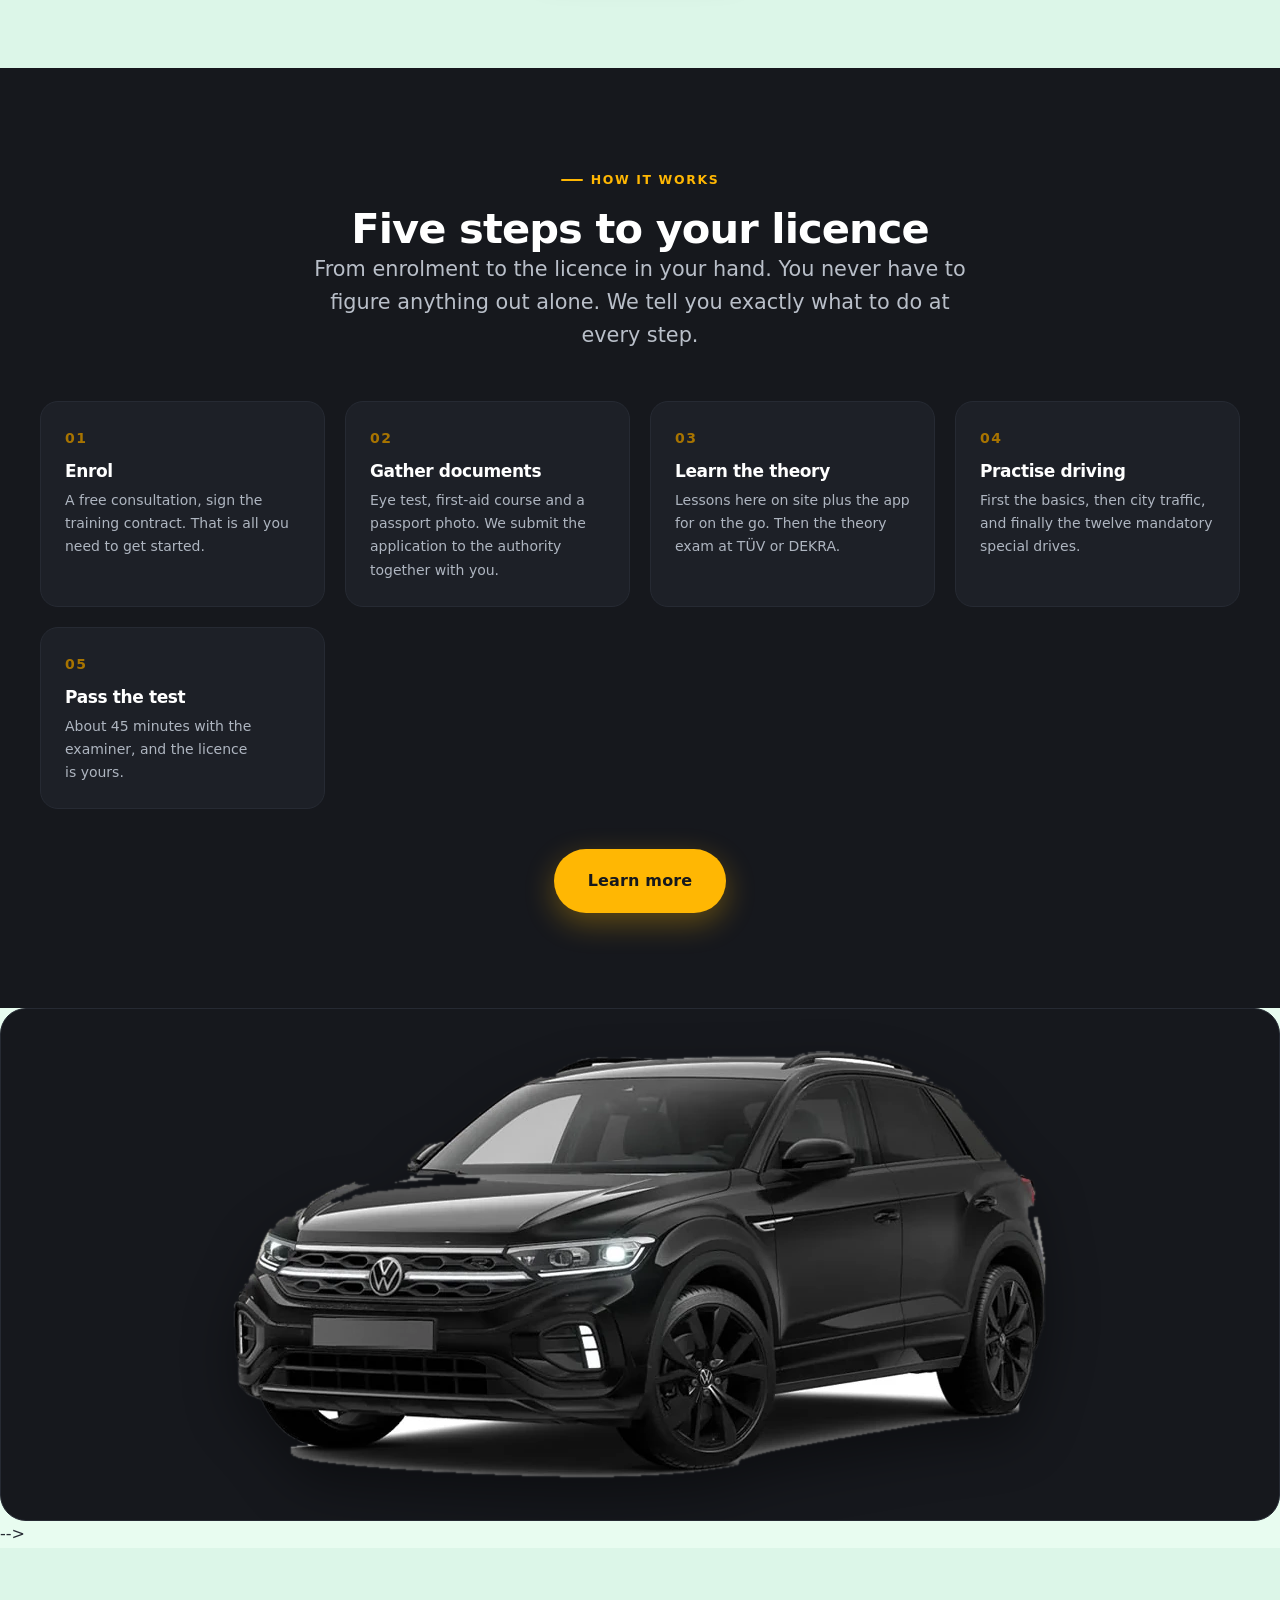
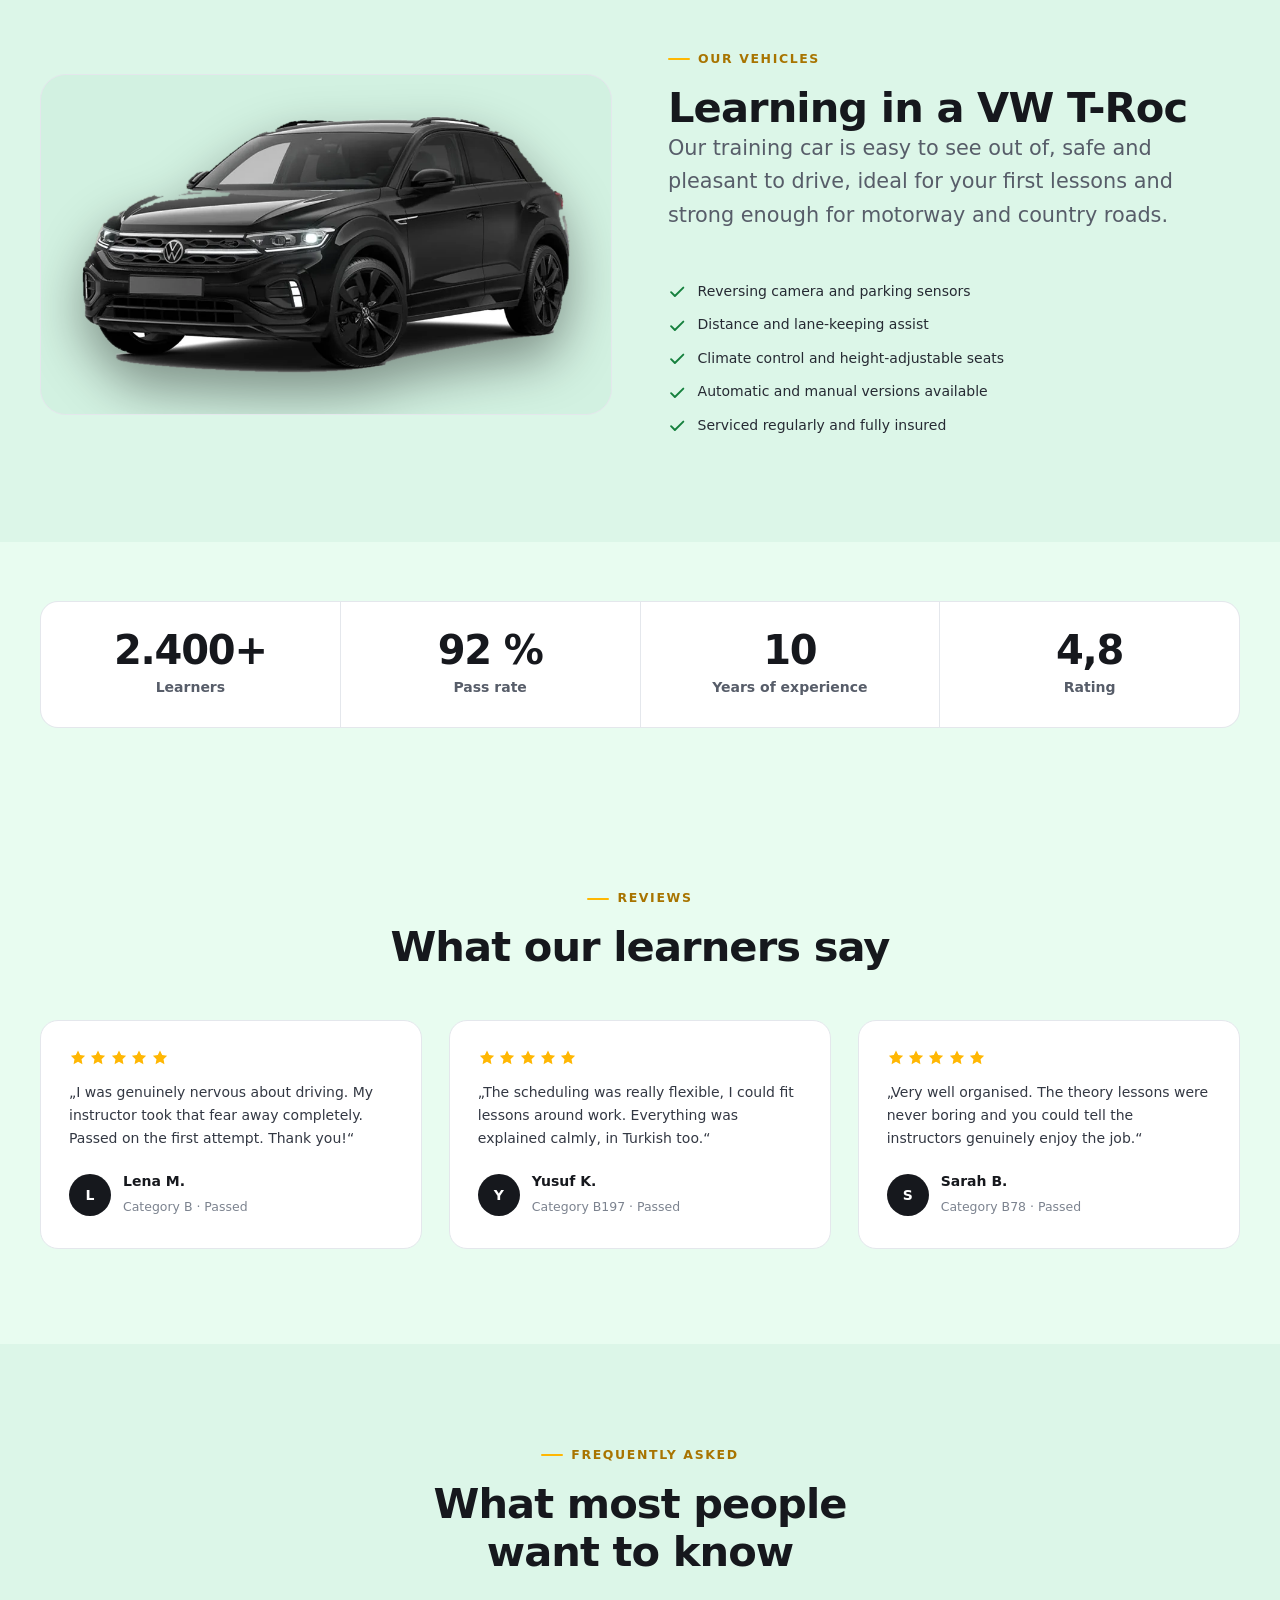
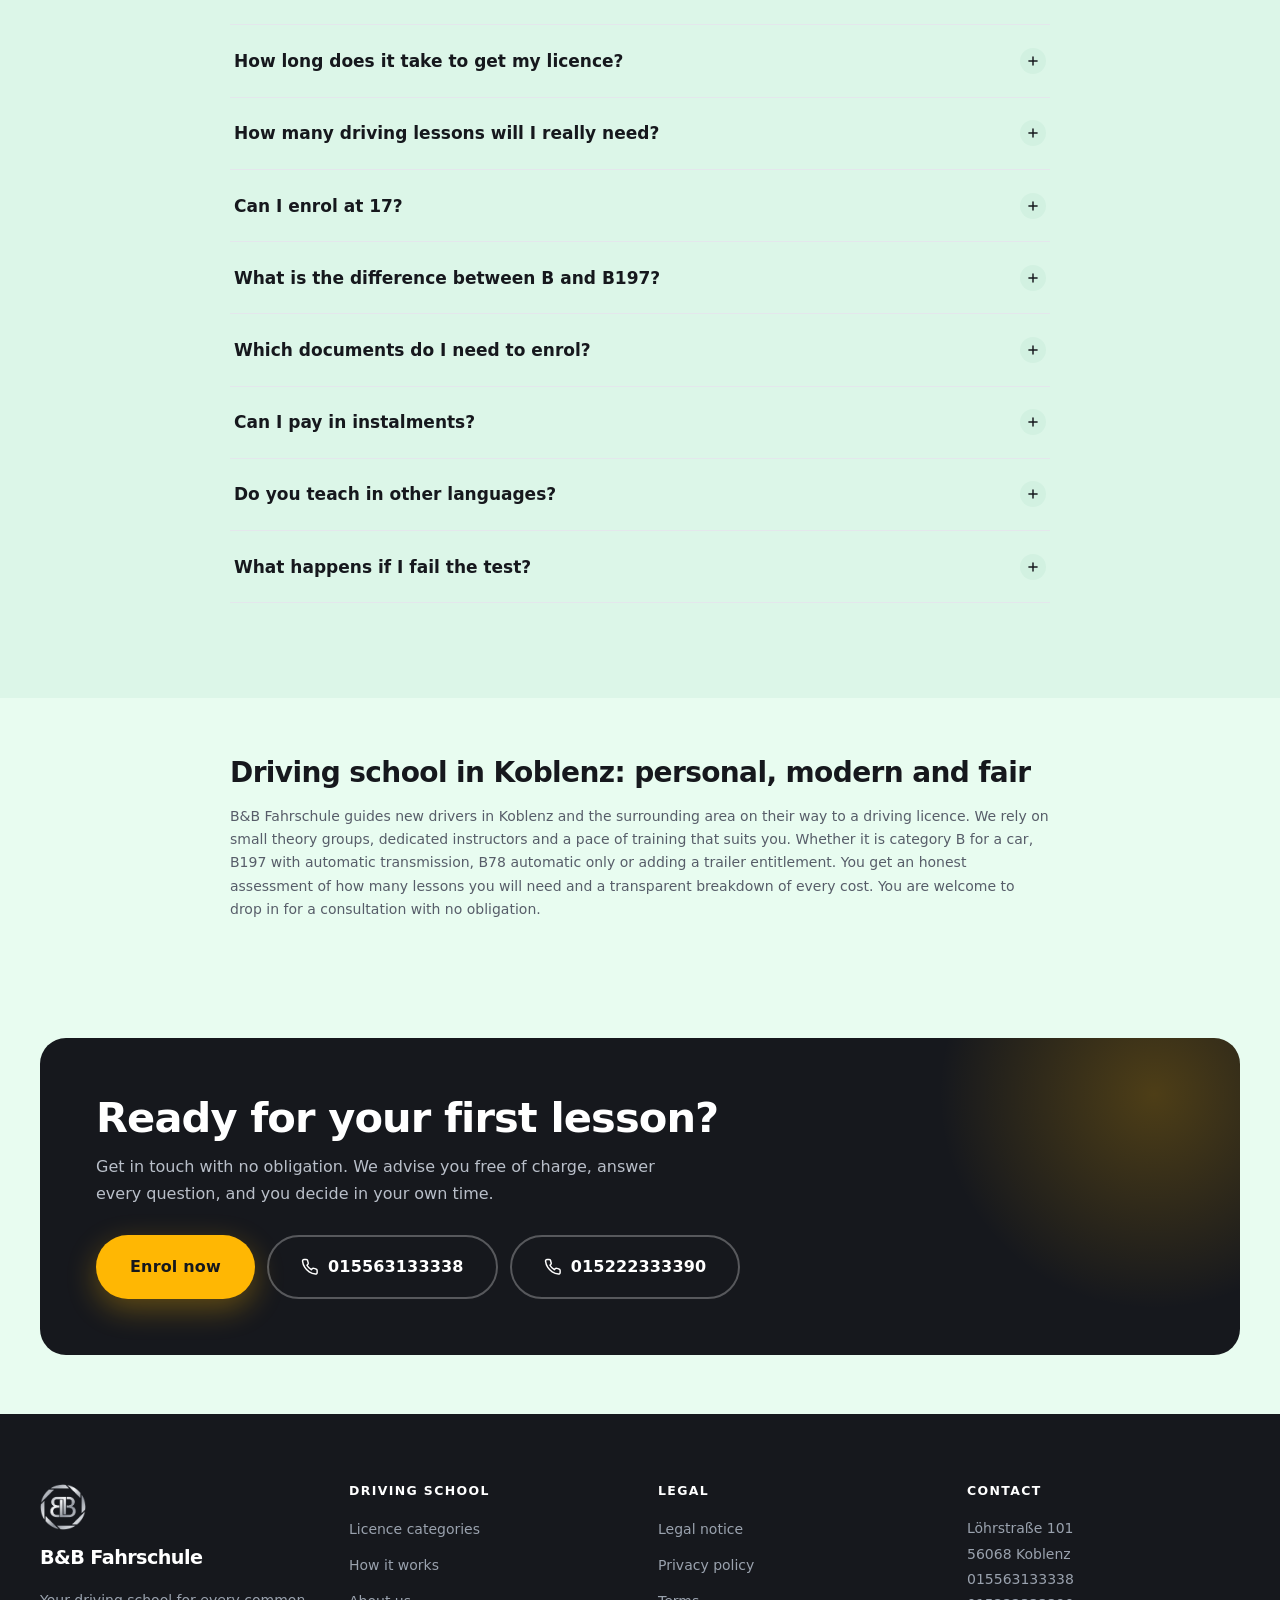
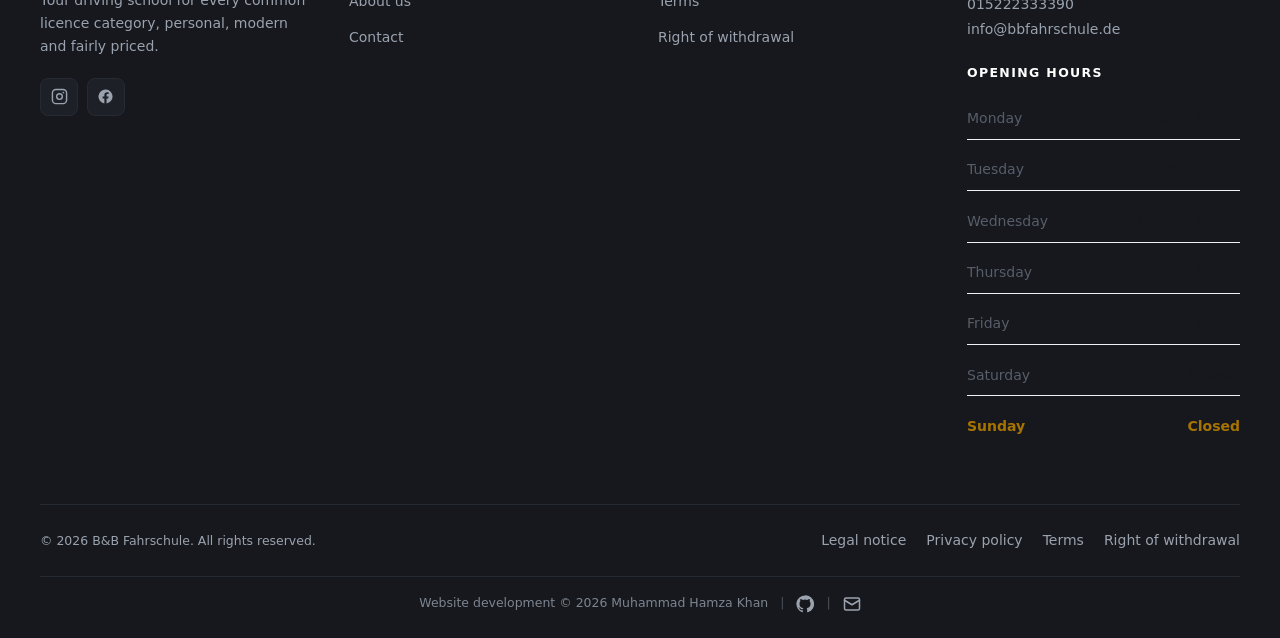
==== commit 43ba8025: "Update translations and deactivate pricing page - Updated meta descriptions in Arabic, German, Engli" ====
--- a/index.html
+++ b/index.html
@@ -39,7 +39,7 @@
       <nav class="nav" aria-label="Hauptnavigation">
         <a href="index.html" data-i18n="nav.home"></a>
         <a href="fuehrerscheinklassen.html" data-i18n="nav.classes"></a>
-        <a href="preise.html" data-i18n="nav.prices"></a>
+        <!-- PREISE DEAKTIVIERT: <a href="preise.html" data-i18n="nav.prices"></a> -->
         <a href="ablauf.html" data-i18n="nav.process"></a>
         <a href="ueber-uns.html" data-i18n="nav.about"></a>
         <a href="kontakt.html" data-i18n="nav.contact"></a>
@@ -64,7 +64,7 @@
   <div class="mobilenav" id="mobilenav" data-open="false">
       <a href="index.html"><span data-i18n="nav.home"></span><svg viewBox="0 0 24 24" fill="none" stroke="currentColor" stroke-width="2.5" stroke-linecap="round" stroke-linejoin="round"><polyline points="6 9 12 15 18 9"/></svg></a>
       <a href="fuehrerscheinklassen.html"><span data-i18n="nav.classes"></span><svg viewBox="0 0 24 24" fill="none" stroke="currentColor" stroke-width="2.5" stroke-linecap="round" stroke-linejoin="round"><polyline points="6 9 12 15 18 9"/></svg></a>
-      <a href="preise.html"><span data-i18n="nav.prices"></span><svg viewBox="0 0 24 24" fill="none" stroke="currentColor" stroke-width="2.5" stroke-linecap="round" stroke-linejoin="round"><polyline points="6 9 12 15 18 9"/></svg></a>
+      <!-- PREISE DEAKTIVIERT: <a href="preise.html"><span data-i18n="nav.prices"></span><svg viewBox="0 0 24 24" fill="none" stroke="currentColor" stroke-width="2.5" stroke-linecap="round" stroke-linejoin="round"><polyline points="6 9 12 15 18 9"/></svg></a> -->
       <a href="ablauf.html"><span data-i18n="nav.process"></span><svg viewBox="0 0 24 24" fill="none" stroke="currentColor" stroke-width="2.5" stroke-linecap="round" stroke-linejoin="round"><polyline points="6 9 12 15 18 9"/></svg></a>
       <a href="ueber-uns.html"><span data-i18n="nav.about"></span><svg viewBox="0 0 24 24" fill="none" stroke="currentColor" stroke-width="2.5" stroke-linecap="round" stroke-linejoin="round"><polyline points="6 9 12 15 18 9"/></svg></a>
       <a href="kontakt.html"><span data-i18n="nav.contact"></span><svg viewBox="0 0 24 24" fill="none" stroke="currentColor" stroke-width="2.5" stroke-linecap="round" stroke-linejoin="round"><polyline points="6 9 12 15 18 9"/></svg></a>
@@ -85,7 +85,7 @@
           <p class="hero__lead" data-i18n="home.heroLead"></p>
           <div class="hero__cta">
             <a class="btn btn--primary btn--lg" href="kontakt.html" data-i18n="cta.register"></a>
-            <a class="btn btn--on-ink btn--lg" href="preise.html#rechner" data-i18n="cta.calc"></a>
+            <!-- PREISE DEAKTIVIERT: <a class="btn btn--on-ink btn--lg" href="preise.html#rechner" data-i18n="cta.calc"></a> -->
           </div>
           <div class="hero__trust">
             <div><b data-bb="stats.students"></b><span data-i18n="home.trust.students"></span></div>
@@ -150,6 +150,7 @@
       </div>
     </section>
 
+    <!-- PREISE DEAKTIVIERT (Kostenrechner-Teaser):
     <section class="section">
       <div class="wrap split split--wide">
         <div>
@@ -161,8 +162,8 @@
 
           <ul class="ticklist" data-render="ticks" data-key="home.calcBullets"></ul>
           <div class="cluster" style="margin-block-start:1.75rem">
-            <a class="btn btn--primary btn--lg" href="preise.html#rechner" data-i18n="cta.calc"></a>
-            <a class="btn btn--ghost btn--lg" href="preise.html" data-i18n="cta.toPrices"></a>
+            <!-- PREISE DEAKTIVIERT: <a class="btn btn--primary btn--lg" href="preise.html#rechner" data-i18n="cta.calc"></a> -->
+            <!-- PREISE DEAKTIVIERT: <a class="btn btn--ghost btn--lg" href="preise.html" data-i18n="cta.toPrices"></a> -->
           </div>
         </div>
         <div class="split__media split__media--ink">
@@ -170,6 +171,7 @@
         </div>
       </div>
     </section>
+    -->
 
     <section class="section section--paper">
       <div class="wrap split">
@@ -264,7 +266,7 @@
           <h5 id="f-nav" data-i18n="footer.navTitle"></h5>
           <ul>
           <li><a href="fuehrerscheinklassen.html" data-i18n="nav.classes"></a></li>
-          <li><a href="preise.html" data-i18n="nav.prices"></a></li>
+          <!-- PREISE DEAKTIVIERT: <li><a href="preise.html" data-i18n="nav.prices"></a></li> -->
           <li><a href="ablauf.html" data-i18n="nav.process"></a></li>
           <li><a href="ueber-uns.html" data-i18n="nav.about"></a></li>
           <li><a href="kontakt.html" data-i18n="nav.contact"></a></li>
--- a/assets/css/main.css
+++ b/assets/css/main.css
@@ -13,9 +13,11 @@
   --ink-900:#16181D; --ink-800:#1D2027; --ink-700:#262A33; --ink-600:#333843;
   --ink-500:#575D69; --ink-400:#7C838F; --ink-300:#A8AEB8;
   --line:#E4E7EC; --line-2:#EFF1F4;
-  --paper:#FFFFFF; --paper-2:#F7F8FA; --paper-3:#F1F3F6;
-
-  --accent:#FFB703; --accent-600:#E5A203; --accent-700:#C68B02;
+  /* Seitenhintergrund: helles Türkis; Karten bleiben weiß (--paper) */
+  --bg:#E8FCF0;
+  --paper:#FFFFFF; --paper-2:#DCF6E8; --paper-3:#D2F1E1;
+
+  --accent:#FFB703; --accent-600:#E5A203; --accent-700:#A87400;
   --accent-soft:#FFF6E0; --accent-line:#FFE29A;
   --on-accent:#16181D;
 
@@ -56,7 +58,7 @@
 html{-webkit-text-size-adjust:100%; scroll-behavior:smooth; scroll-padding-top:calc(var(--header-h) + 16px)}
 body{
   font-family:var(--font); font-size:var(--fs-base); line-height:1.65;
-  color:var(--ink-700); background:var(--paper);
+  color:var(--ink-700); background:var(--bg);
   -webkit-font-smoothing:antialiased; text-rendering:optimizeLegibility;
   overflow-x:hidden;
 }
@@ -137,7 +139,7 @@
 .btn--on-ink{border-color:rgba(255,255,255,.28); color:#fff}
 .btn--on-ink:hover{border-color:#fff; background:rgba(255,255,255,.08)}
 .btn--lg{padding:1.05rem 2rem; font-size:var(--fs-base)}
-.btn--block{inline-size:100%}
+.btn--block{inline-size:100%; white-space:normal; text-align:center; line-height:1.3; padding-inline:1.1rem}
 
 .card{
   background:var(--paper); border:1px solid var(--line); border-radius:var(--r-lg);
@@ -168,7 +170,7 @@
 
 /* ------------------------------------------------------ 6 · HEADER / NAV */
 .header{
-  position:sticky; inset-block-start:0; z-index:900; background:rgba(255,255,255,.88);
+  position:sticky; inset-block-start:0; z-index:900; background:rgba(232,252,240,.9);
   backdrop-filter:saturate(180%) blur(14px); -webkit-backdrop-filter:saturate(180%) blur(14px);
   border-block-end:1px solid var(--line); transition:box-shadow .2s var(--ease);
 }
@@ -199,7 +201,7 @@
 @media (max-width:1060px){ .burger{display:grid} }
 
 .mobilenav{
-  position:fixed; inset:var(--header-h) 0 0 0; z-index:890; background:var(--paper);
+  position:fixed; inset:var(--header-h) 0 0 0; z-index:890; background:var(--bg);
   padding:1.5rem clamp(1rem,5vw,2rem) 2.5rem; overflow-y:auto;
   transform:translateY(-12px); opacity:0; visibility:hidden;
   transition:opacity .22s var(--ease), transform .22s var(--ease), visibility .22s;
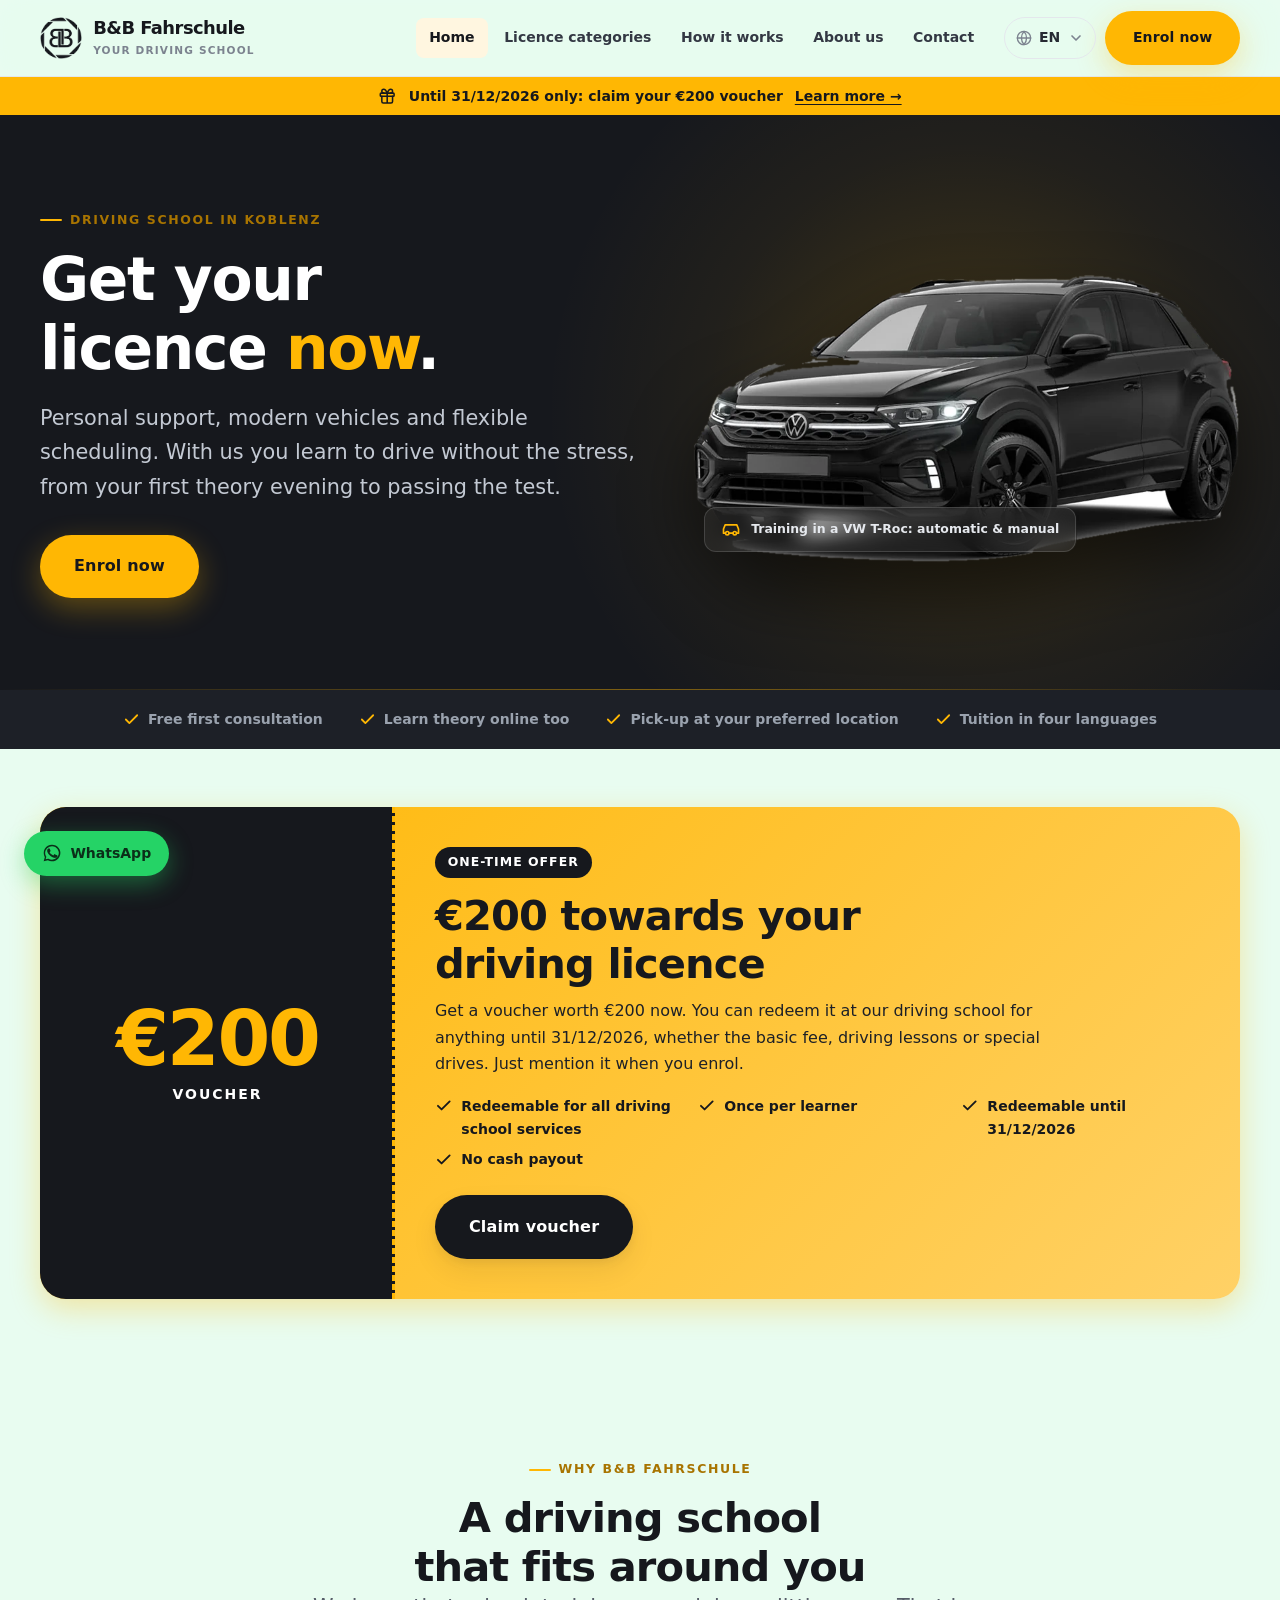
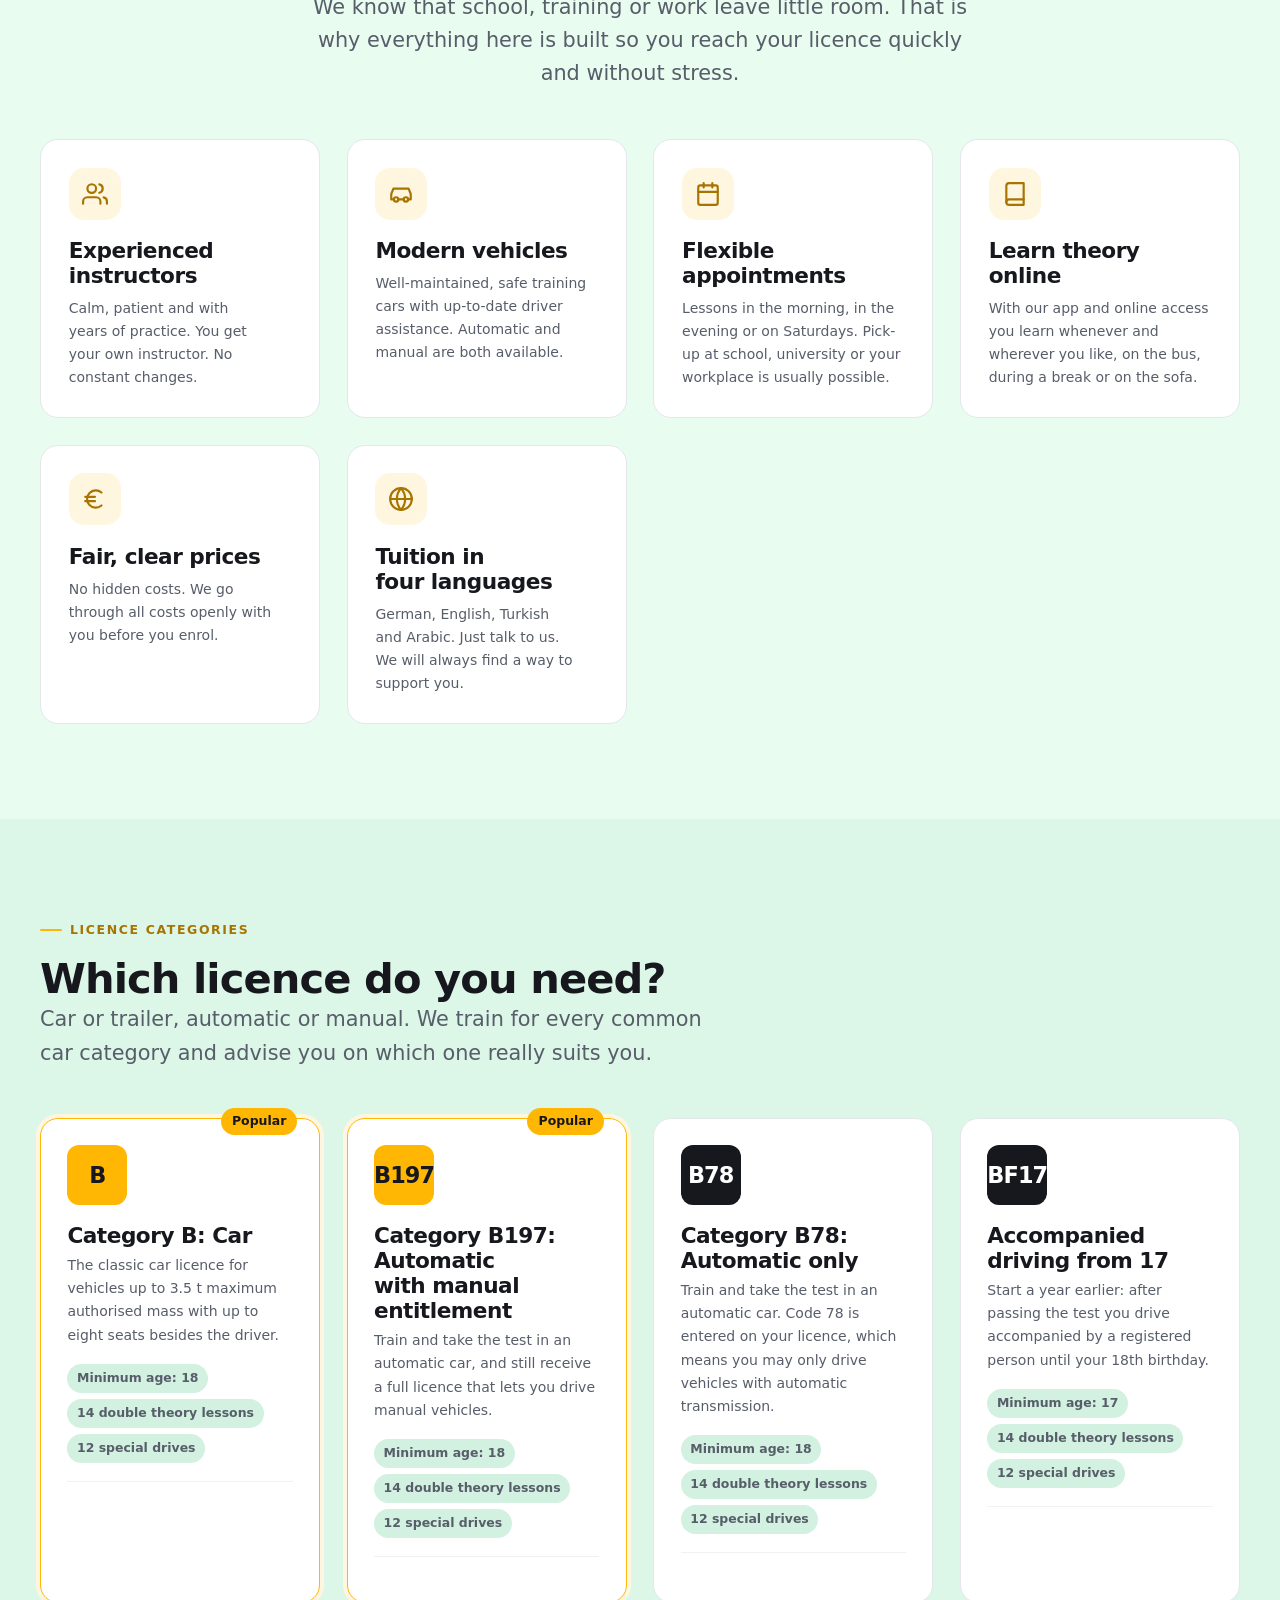
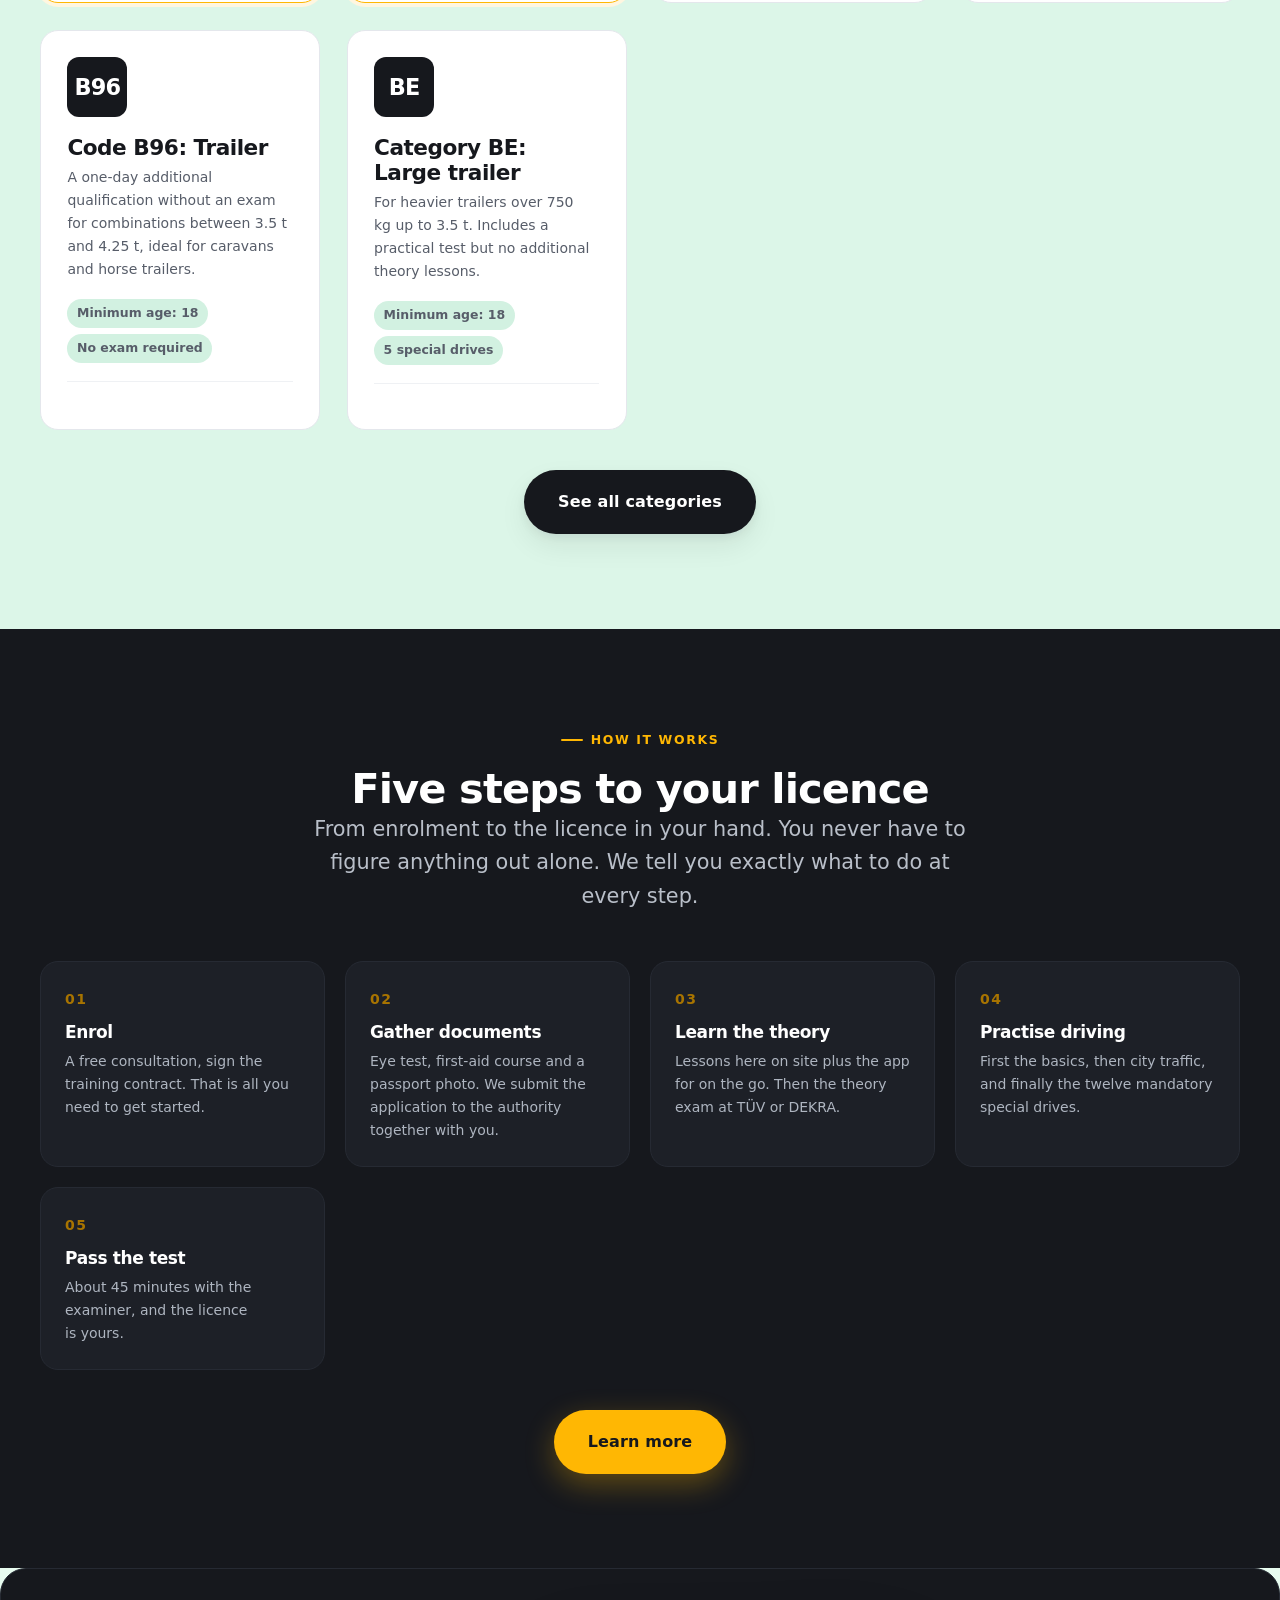
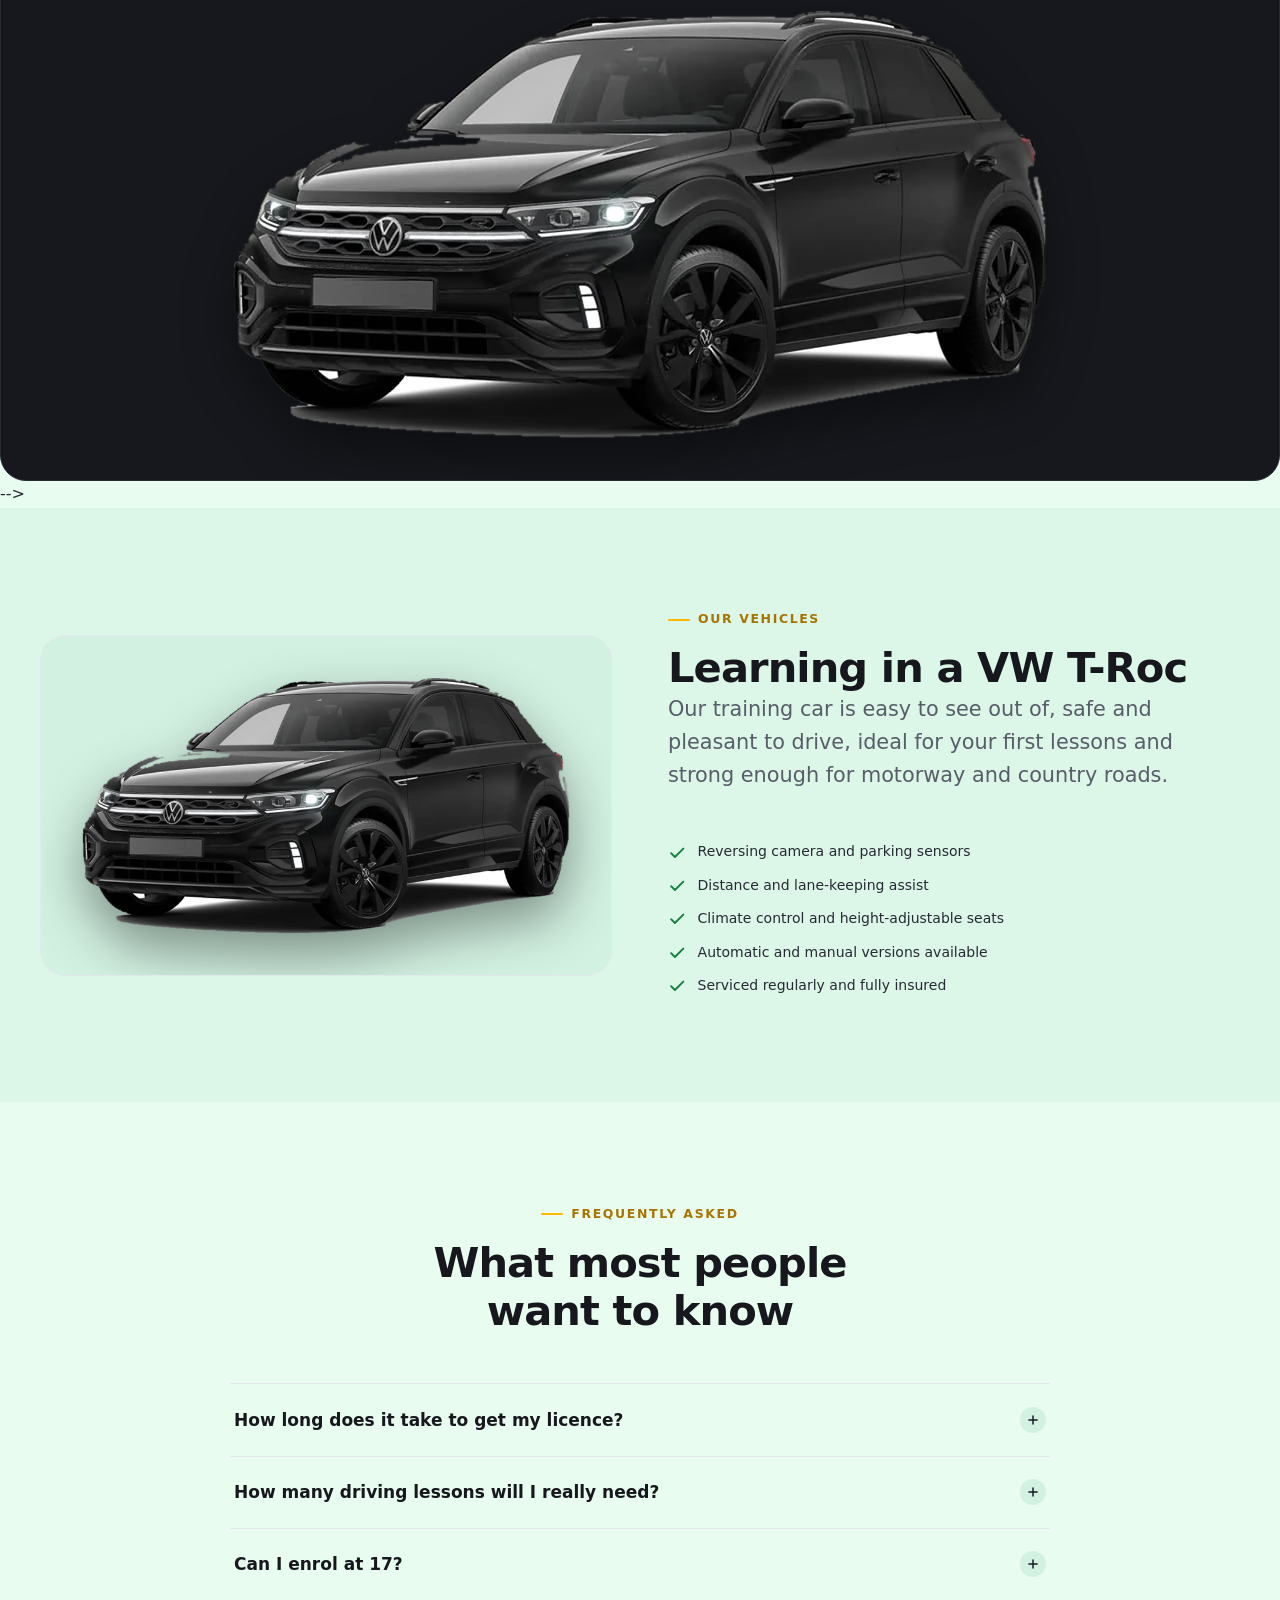
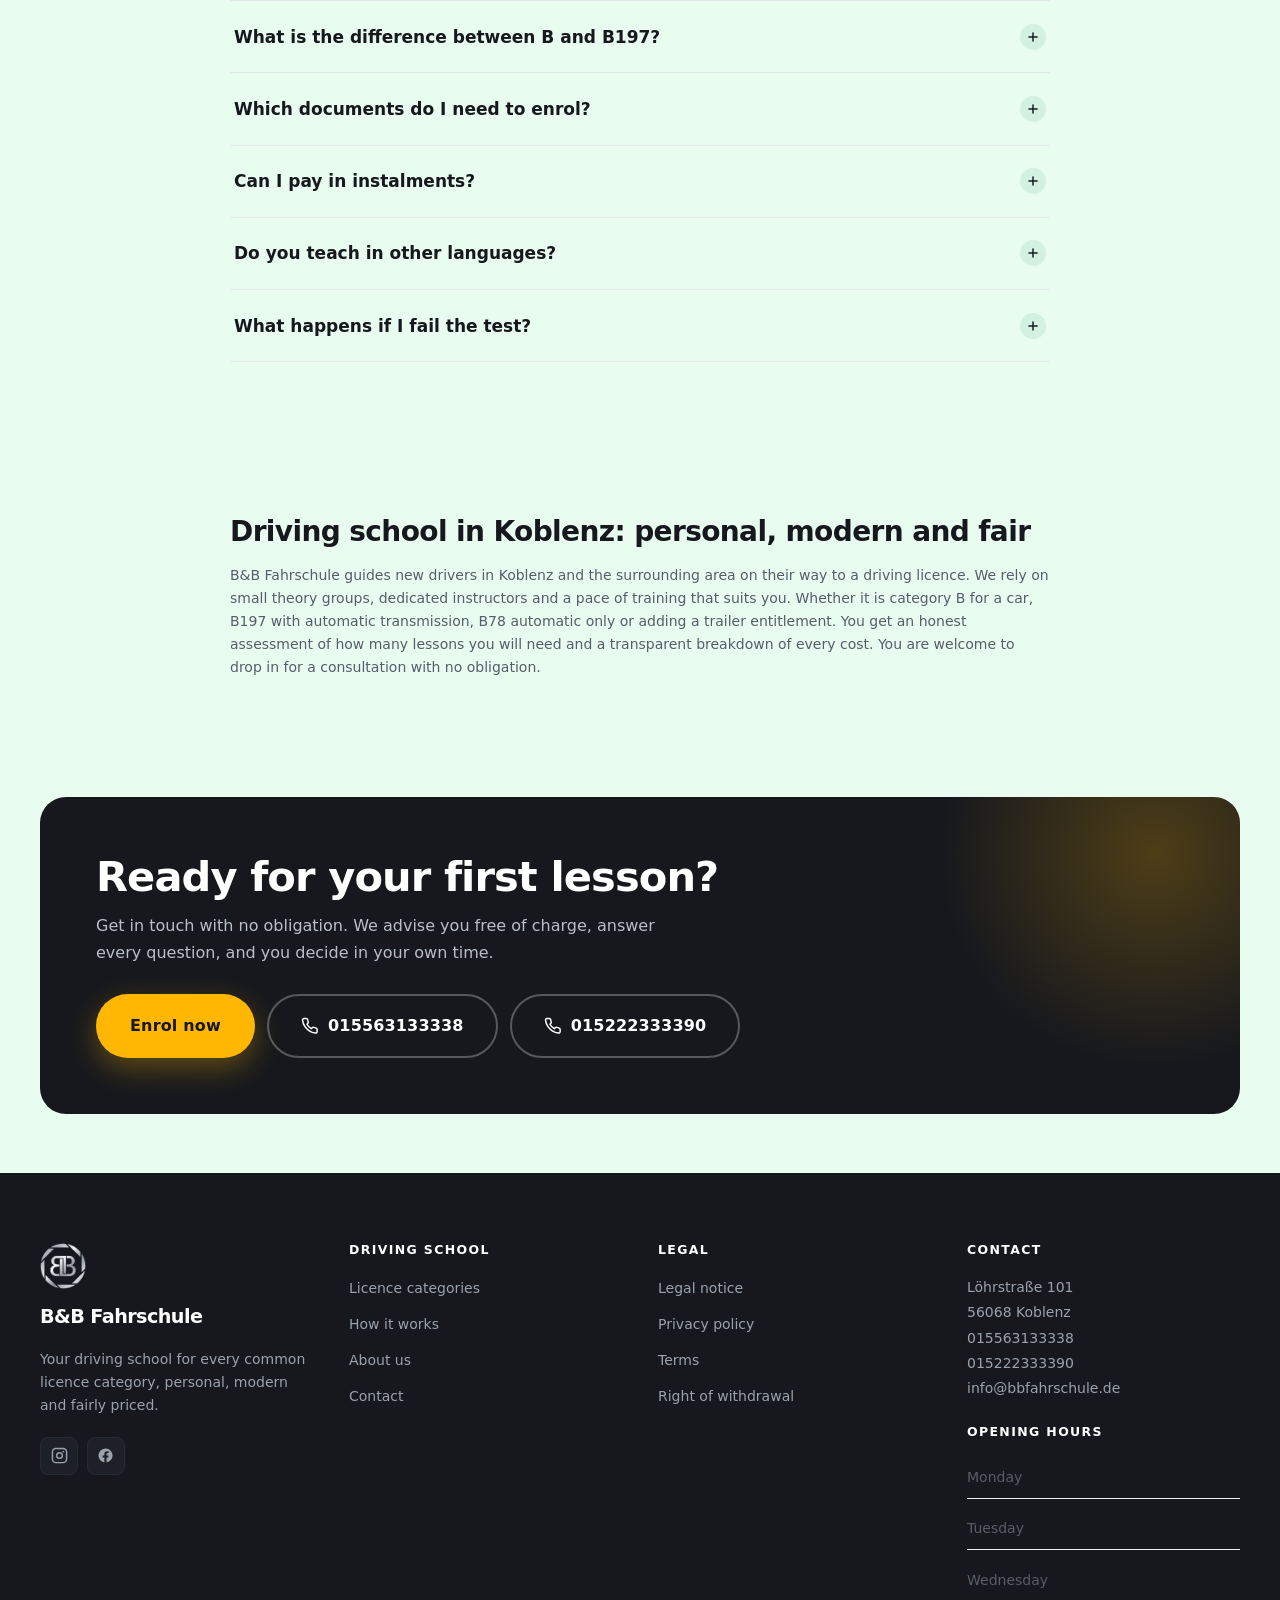
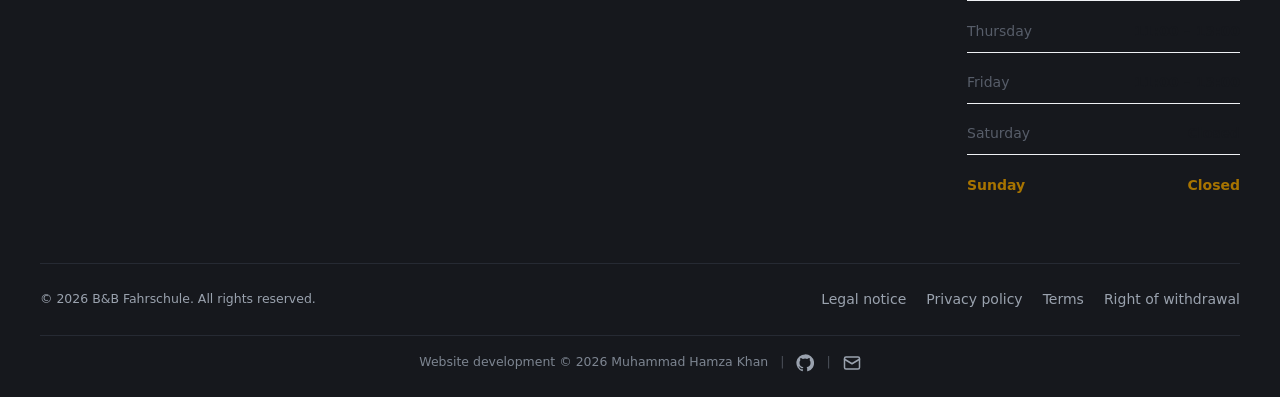
==== commit 3afc2867: "feat(offer): implement voucher promotion with multi-language support and UI updates" ====
--- a/index.html
+++ b/index.html
@@ -87,12 +87,6 @@
             <a class="btn btn--primary btn--lg" href="kontakt.html" data-i18n="cta.register"></a>
             <!-- PREISE DEAKTIVIERT: <a class="btn btn--on-ink btn--lg" href="preise.html#rechner" data-i18n="cta.calc"></a> -->
           </div>
-          <div class="hero__trust">
-            <div><b data-bb="stats.students"></b><span data-i18n="home.trust.students"></span></div>
-            <div><b data-bb="stats.passRate"></b><span data-i18n="home.trust.pass"></span></div>
-            <div><b data-bb="stats.years"></b><span data-i18n="home.trust.years"></span></div>
-            <div><b data-bb="stats.rating"></b><span data-i18n="home.trust.rating"></span></div>
-          </div>
         </div>
         <div class="hero__media">
           <picture><source srcset="assets/img/car.webp" type="image/webp"><img class="hero__car" src="assets/img/car.png" alt="" data-i18n-attr="alt:a11y.car" width="816" height="431" fetchpriority="high"></picture>
@@ -106,6 +100,26 @@
         <ul data-render="ticks" data-key="home.barItems" class="trustbar__list"></ul>
       </div>
     </div>
+
+    <!-- Gutschein-Aktion: Werte in assets/js/config.js (offer), Texte unter "offer" in den Sprachdateien.
+         Wird nach Ablauf automatisch ausgeblendet. -->
+    <section class="section section--tight" id="angebot" data-offer hidden>
+      <div class="wrap">
+        <div class="offer reveal">
+          <div class="offer__ticket" aria-hidden="true">
+            <span class="offer__amount" data-offer-amount></span>
+            <span class="offer__label" data-i18n="offer.voucher"></span>
+          </div>
+          <div class="offer__body">
+            <span class="offer__badge" data-i18n="offer.badge"></span>
+            <h2 data-offer-text="title"></h2>
+            <p data-offer-text="lead"></p>
+            <ul class="offer__terms" data-offer-terms></ul>
+            <a class="btn btn--dark btn--lg" href="kontakt.html" data-i18n="offer.cta"></a>
+          </div>
+        </div>
+      </div>
+    </section>
 
     <section class="section">
       <div class="wrap">
@@ -190,17 +204,8 @@
       </div>
     </section>
 
-    <section class="section--tight">
-      <div class="wrap">
-        <div class="statband reveal">
-          <div><b data-bb="stats.students"></b><span data-i18n="home.trust.students"></span></div>
-          <div><b data-bb="stats.passRate"></b><span data-i18n="home.trust.pass"></span></div>
-          <div><b data-bb="stats.years"></b><span data-i18n="home.trust.years"></span></div>
-          <div><b data-bb="stats.rating"></b><span data-i18n="home.trust.rating"></span></div>
-        </div>
-      </div>
-    </section>
-
+
+    <!-- BEWERTUNGEN DEAKTIVIERT (Kundenstimmen):
     <section class="section">
       <div class="wrap">
       <div class="sect-head sect-head--center reveal">
@@ -211,8 +216,9 @@
         <div class="grid g-3" data-render="reviews" data-key="home.reviews"></div>
       </div>
     </section>
-
-    <section class="section section--paper">
+    -->
+
+    <section class="section">
       <div class="wrap-narrow">
       <div class="sect-head sect-head--center reveal">
         <span class="eyebrow" data-i18n="home.faqEyebrow"></span>
--- a/assets/css/main.css
+++ b/assets/css/main.css
@@ -296,6 +296,38 @@
 .trustbar ul{display:flex; flex-wrap:wrap; justify-content:center; gap:.85rem 2.25rem}
 .trustbar li{display:flex; align-items:center; gap:.5rem; font-size:var(--fs-sm); font-weight:600}
 .trustbar svg{inline-size:17px; block-size:17px; color:var(--accent); flex:none}
+
+/* Gutschein-Aktion: Hinweisleiste + Angebotsblock (Startseite) */
+.offerbar{display:flex; flex-wrap:wrap; align-items:center; justify-content:center; gap:.35rem .75rem;
+  padding:.6rem 1rem; background:var(--accent); color:var(--on-accent);
+  font-size:var(--fs-sm); font-weight:650; text-align:center; line-height:1.35}
+.offerbar svg{inline-size:1.15rem; block-size:1.15rem; flex:none}
+.offerbar b{font-weight:800; text-decoration:underline; text-underline-offset:3px; white-space:nowrap}
+.offerbar:hover b{text-decoration-thickness:2px}
+
+.offer{display:grid; border-radius:var(--r-xl); overflow:hidden; box-shadow:var(--sh-accent);
+  background:linear-gradient(135deg,var(--accent) 0%,#FFD166 100%); color:var(--on-accent)}
+@media (min-width:760px){ .offer{grid-template-columns:minmax(220px,.42fr) 1fr} }
+.offer__ticket{position:relative; display:flex; flex-direction:column; align-items:center; justify-content:center;
+  gap:.35rem; padding:2rem 1.5rem; background:var(--ink-900); color:var(--accent); text-align:center}
+.offer__ticket::after{content:""; position:absolute; inset-inline:0; inset-block-end:-1px;
+  border-block-end:3px dashed var(--accent)}
+@media (min-width:760px){
+  .offer__ticket::after{inset-block:0; inset-inline:auto -1px auto; border-block-end:0;
+    border-inline-end:3px dashed var(--accent)}
+}
+.offer__amount{font-size:clamp(3rem,2.2rem + 3.5vw,4.75rem); font-weight:900; line-height:1; letter-spacing:-.03em}
+.offer__label{font-size:var(--fs-sm); font-weight:750; letter-spacing:.14em; text-transform:uppercase; color:#fff}
+.offer__body{padding:clamp(1.5rem,1.1rem + 2vw,2.5rem)}
+.offer__badge{display:inline-block; margin-block-end:.9rem; padding:.3rem .8rem; border-radius:var(--r-pill);
+  background:var(--ink-900); color:#fff; font-size:var(--fs-xs); font-weight:750; letter-spacing:.08em; text-transform:uppercase}
+.offer h2{color:var(--ink-900); margin-block-end:.6rem}
+.offer p{color:var(--ink-800); max-width:60ch; margin-block-end:1.1rem}
+.offer__terms{display:grid; gap:.45rem 1.5rem; margin-block-end:1.5rem;
+  grid-template-columns:repeat(auto-fit,minmax(min(100%,220px),1fr))}
+.offer__terms li{display:flex; gap:.55rem; align-items:flex-start; font-size:var(--fs-sm); font-weight:650; color:var(--ink-900)}
+.offer__terms svg{inline-size:1.1rem; block-size:1.1rem; flex:none; margin-block-start:.15rem}
+[dir="rtl"] .offer__label,[dir="rtl"] .offer__badge{letter-spacing:0}
 
 /* ---------------------------------------------------------- 8 · SEKTIONEN */
 /* Klassen-Karten */
@@ -678,7 +710,7 @@
 
 /* ------------------------------------------------------------- 14 · PRINT */
 @media print{
-  .header,.mobilenav,.footer,.totop,.wa,.cookie,.devwarn,.hero__cta,.lang,.burger{display:none!important}
+  .header,.offerbar,.mobilenav,.footer,.totop,.wa,.cookie,.devwarn,.hero__cta,.lang,.burger{display:none!important}
   body{color:#000; background:#fff}
   .result{position:static; background:#fff; color:#000; border:1px solid #999}
   .result__sum,.rrow b,.rrow--total b,.result__rows h4{color:#000}
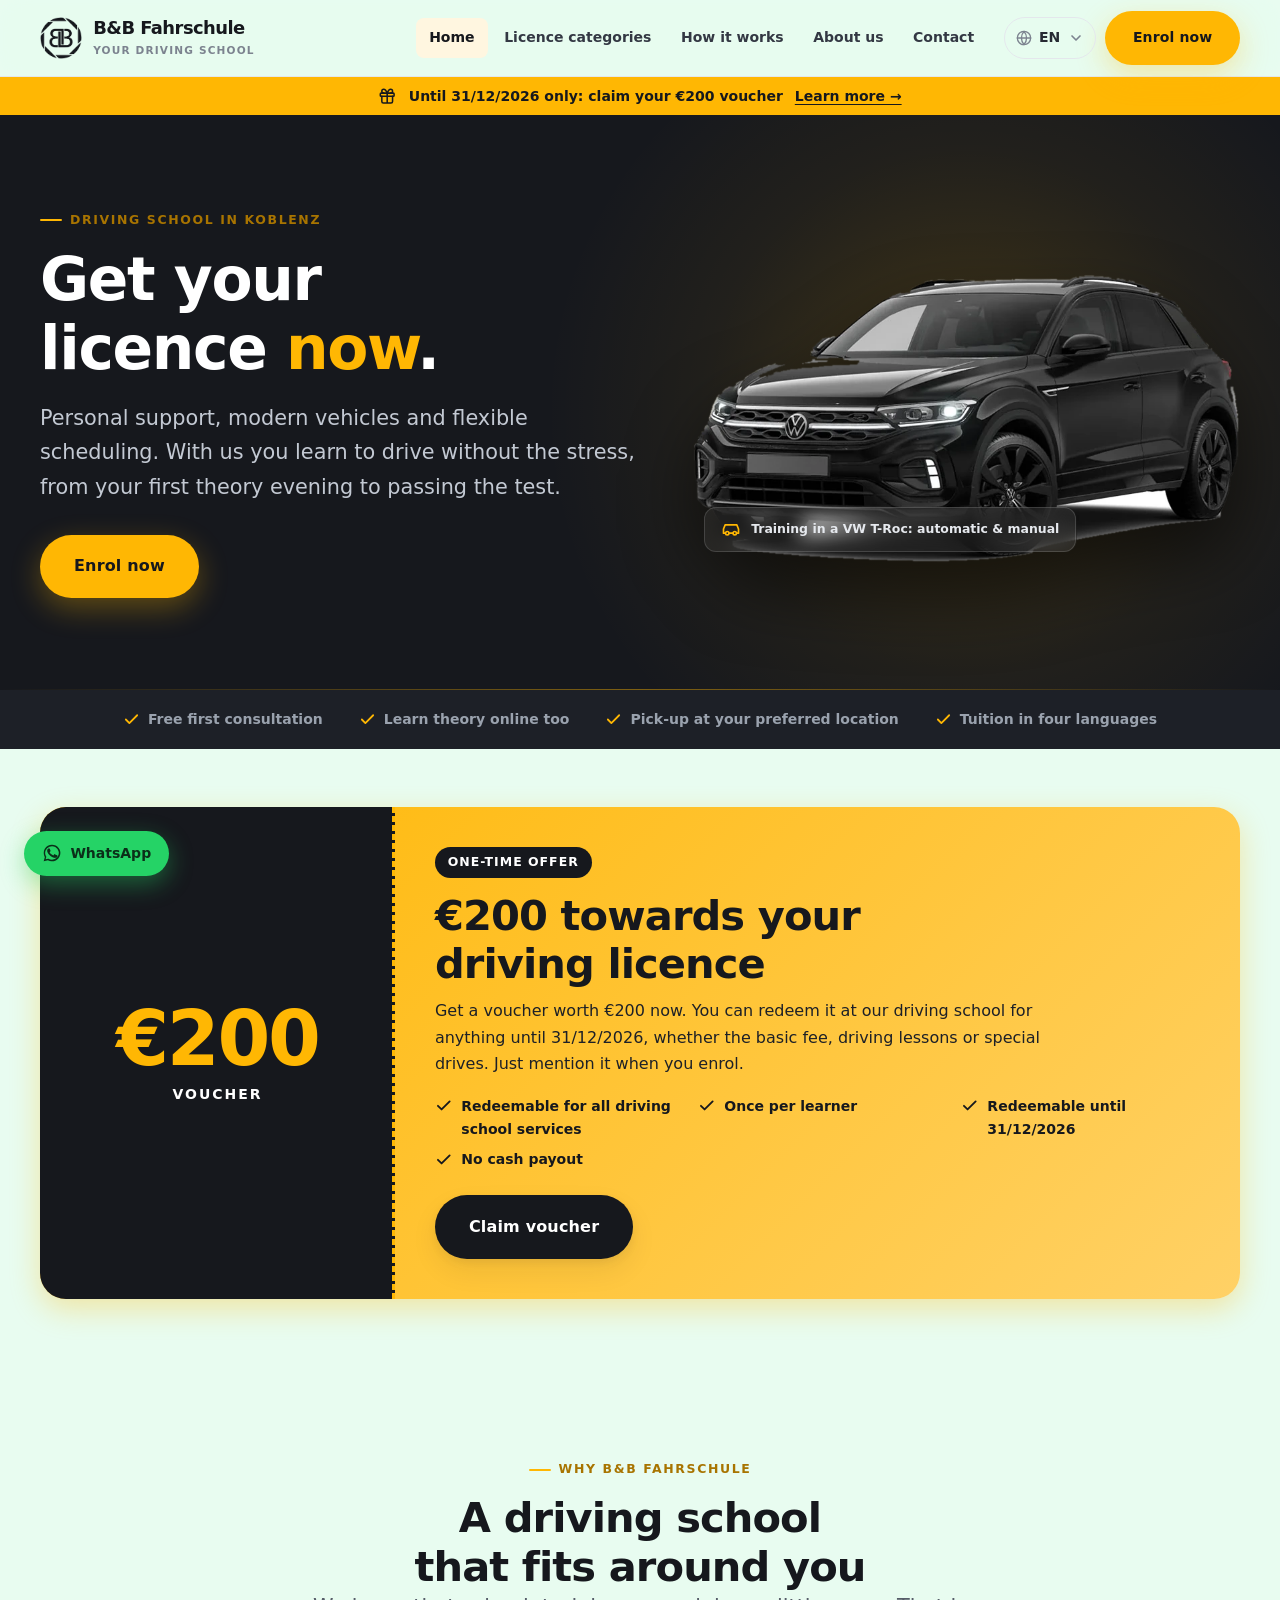
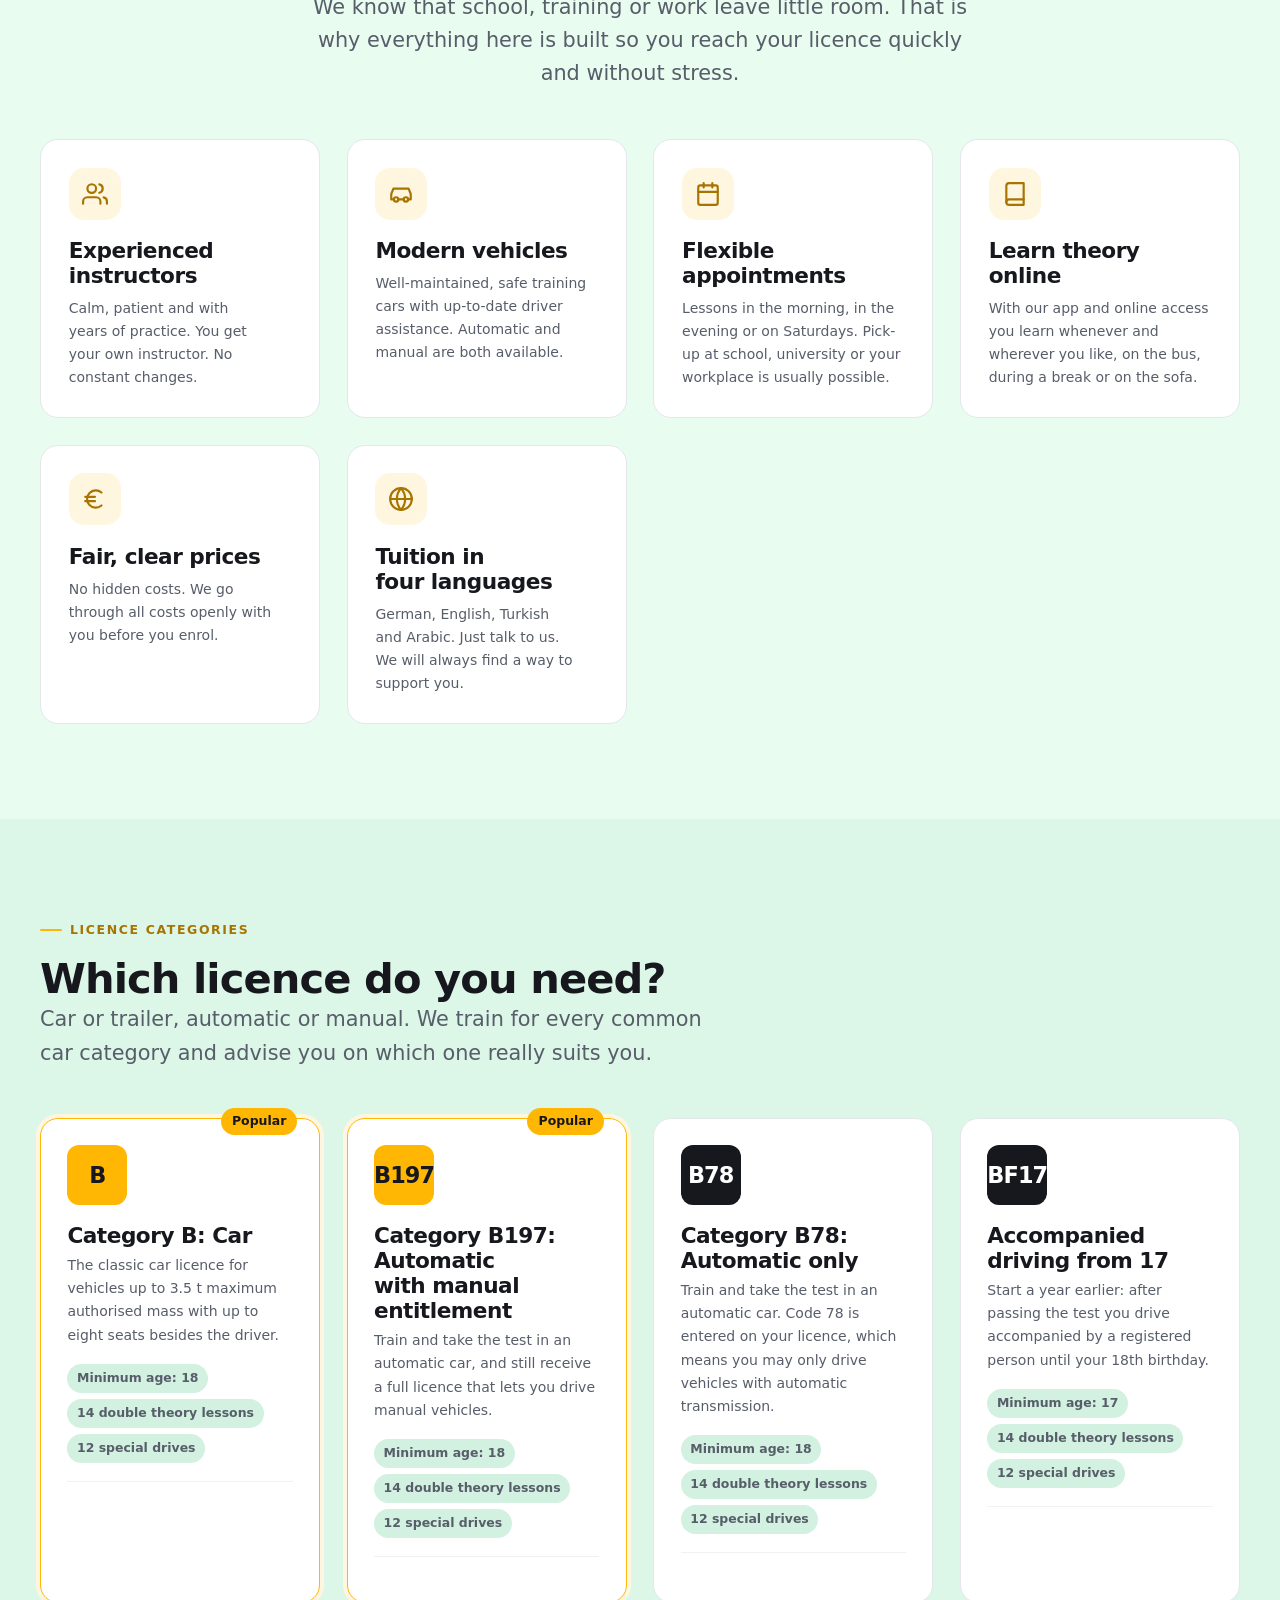
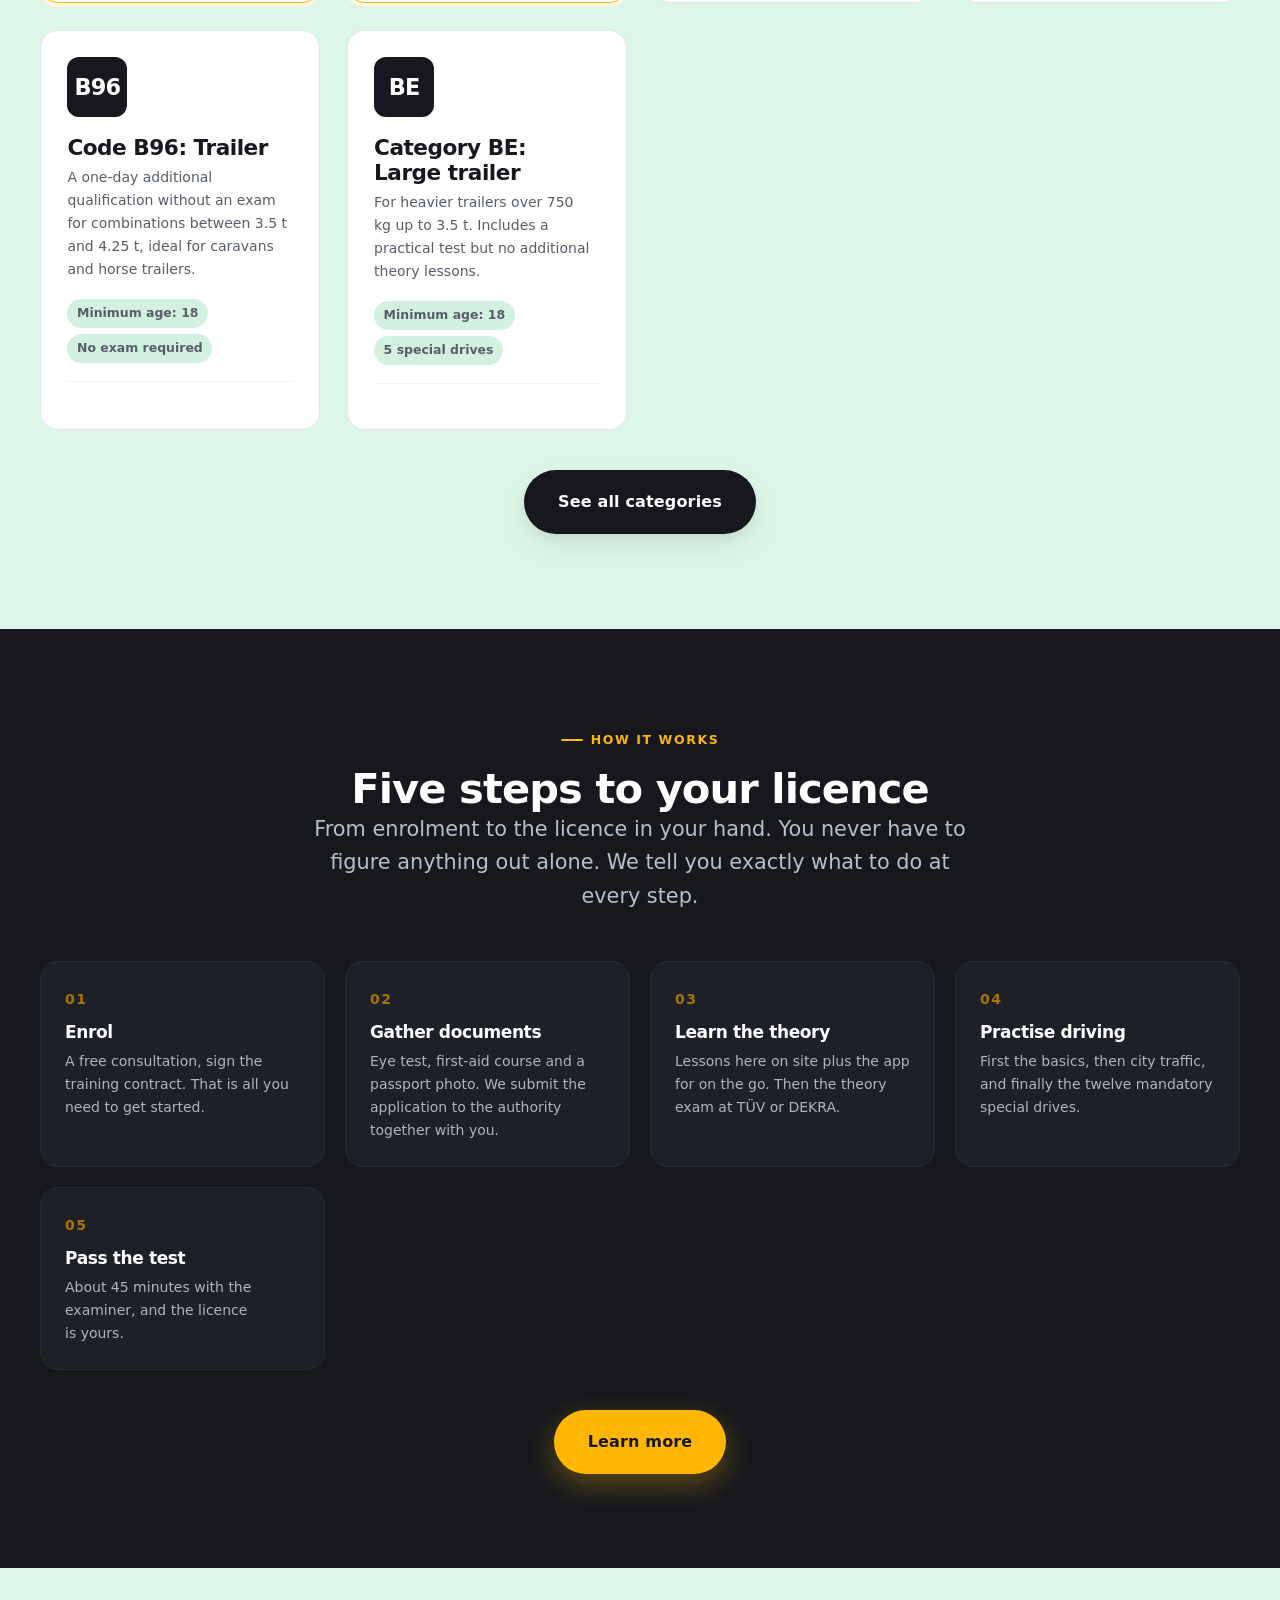
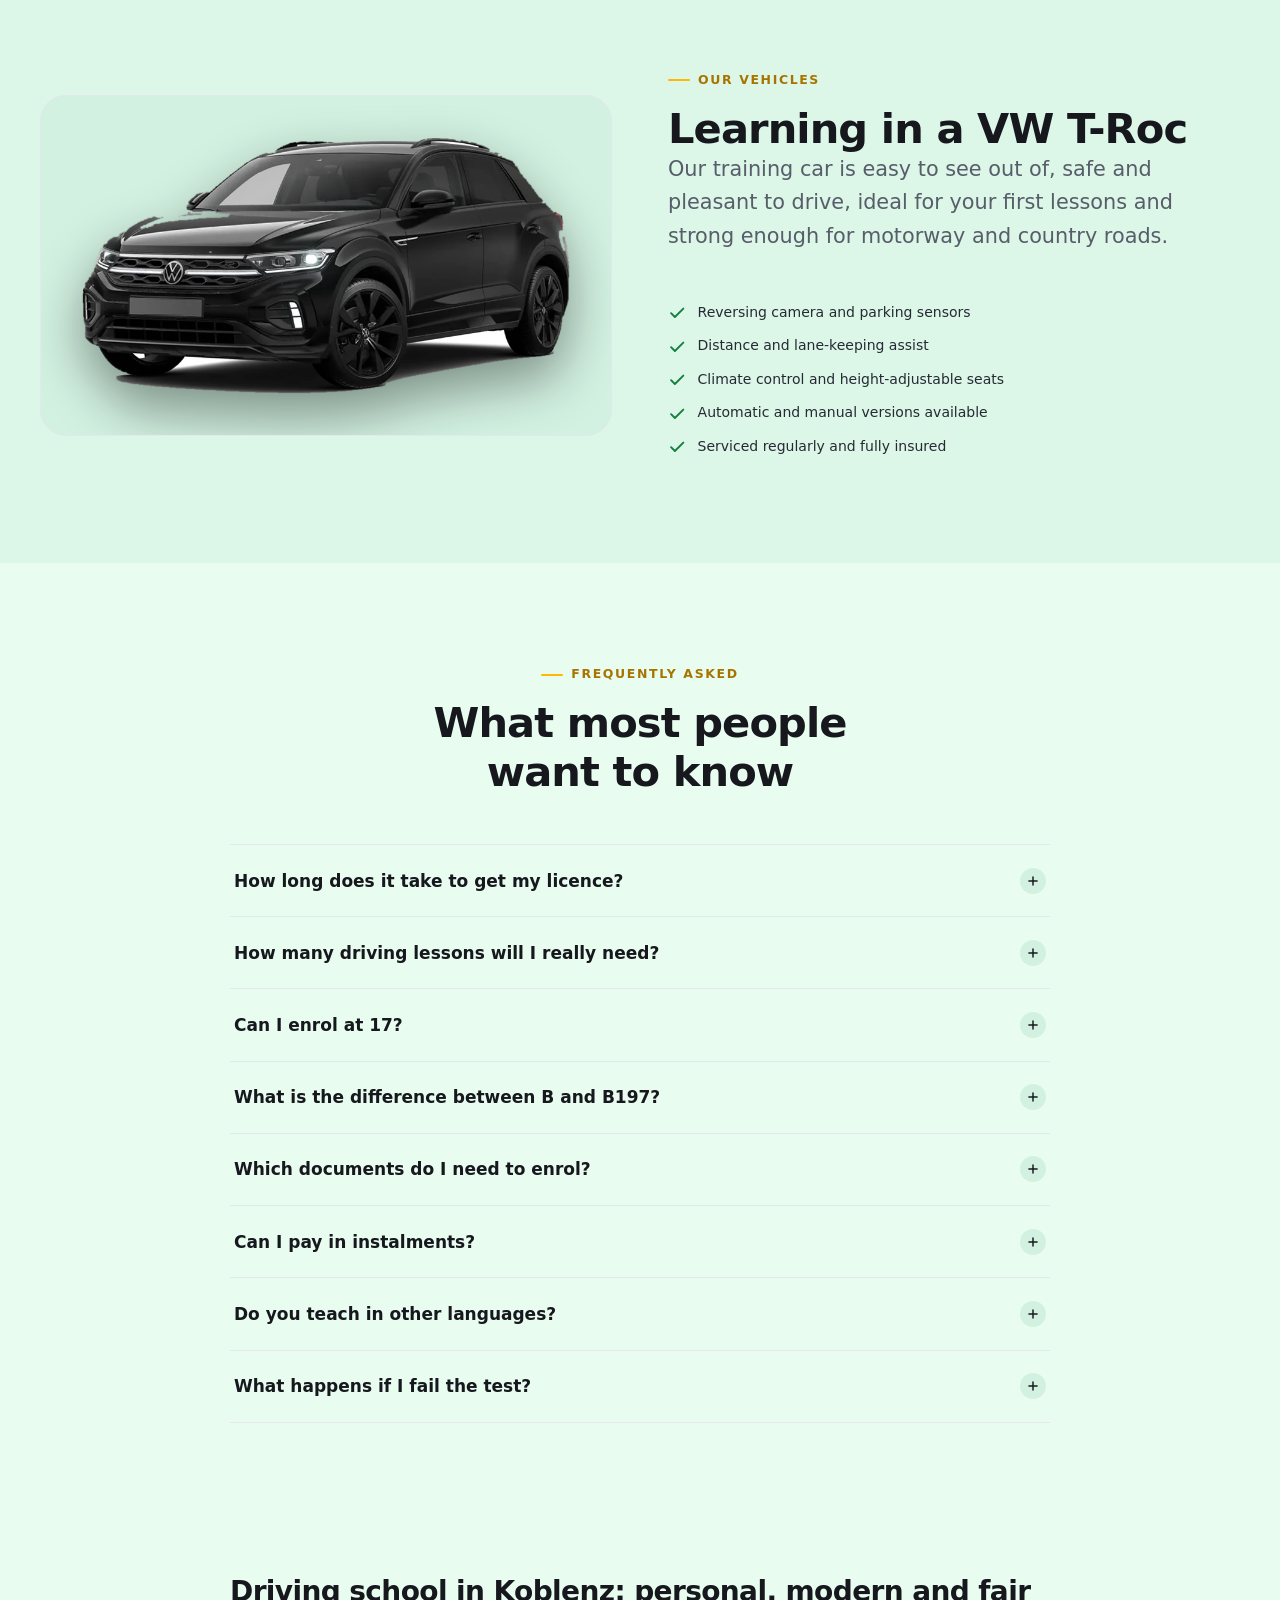
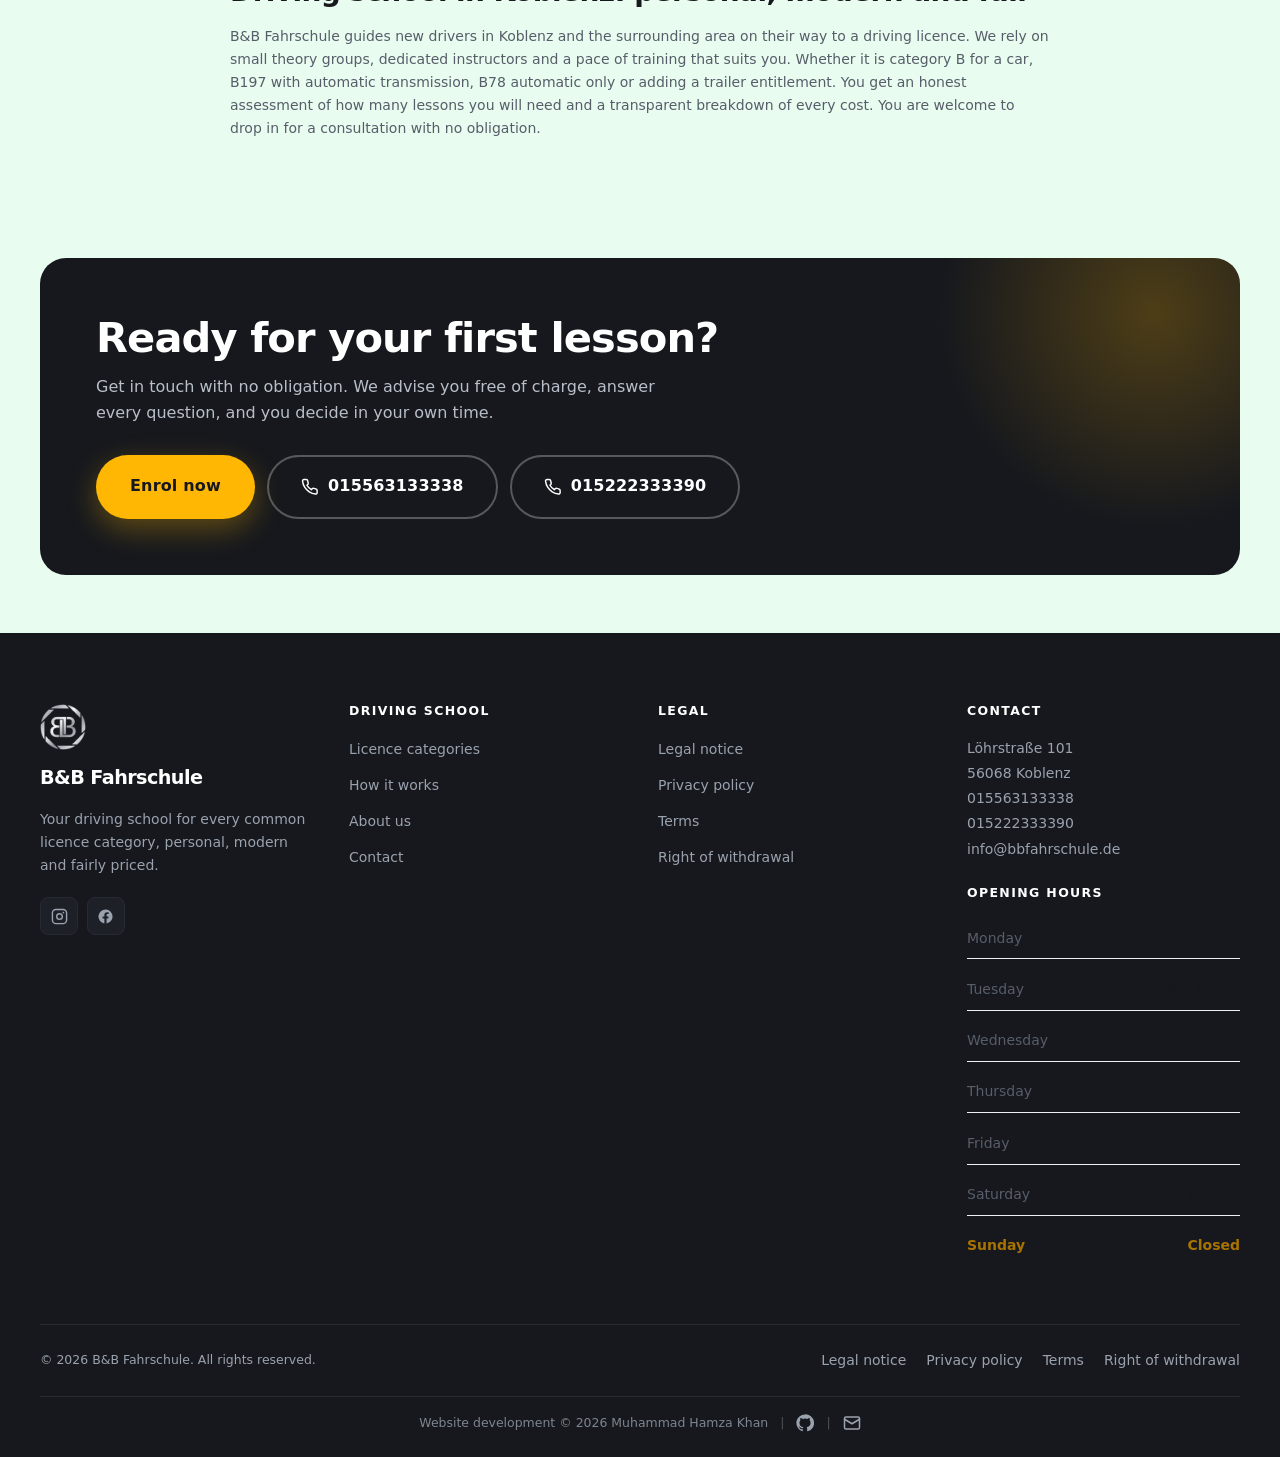
==== commit 53b85304: "fix(index.html): reactivate pricing buttons in the main content" ====
--- a/index.html
+++ b/index.html
@@ -176,8 +176,8 @@
 
           <ul class="ticklist" data-render="ticks" data-key="home.calcBullets"></ul>
           <div class="cluster" style="margin-block-start:1.75rem">
-            <!-- PREISE DEAKTIVIERT: <a class="btn btn--primary btn--lg" href="preise.html#rechner" data-i18n="cta.calc"></a> -->
-            <!-- PREISE DEAKTIVIERT: <a class="btn btn--ghost btn--lg" href="preise.html" data-i18n="cta.toPrices"></a> -->
+            <a class="btn btn--primary btn--lg" href="preise.html#rechner" data-i18n="cta.calc"></a>
+            <a class="btn btn--ghost btn--lg" href="preise.html" data-i18n="cta.toPrices"></a>
           </div>
         </div>
         <div class="split__media split__media--ink">
